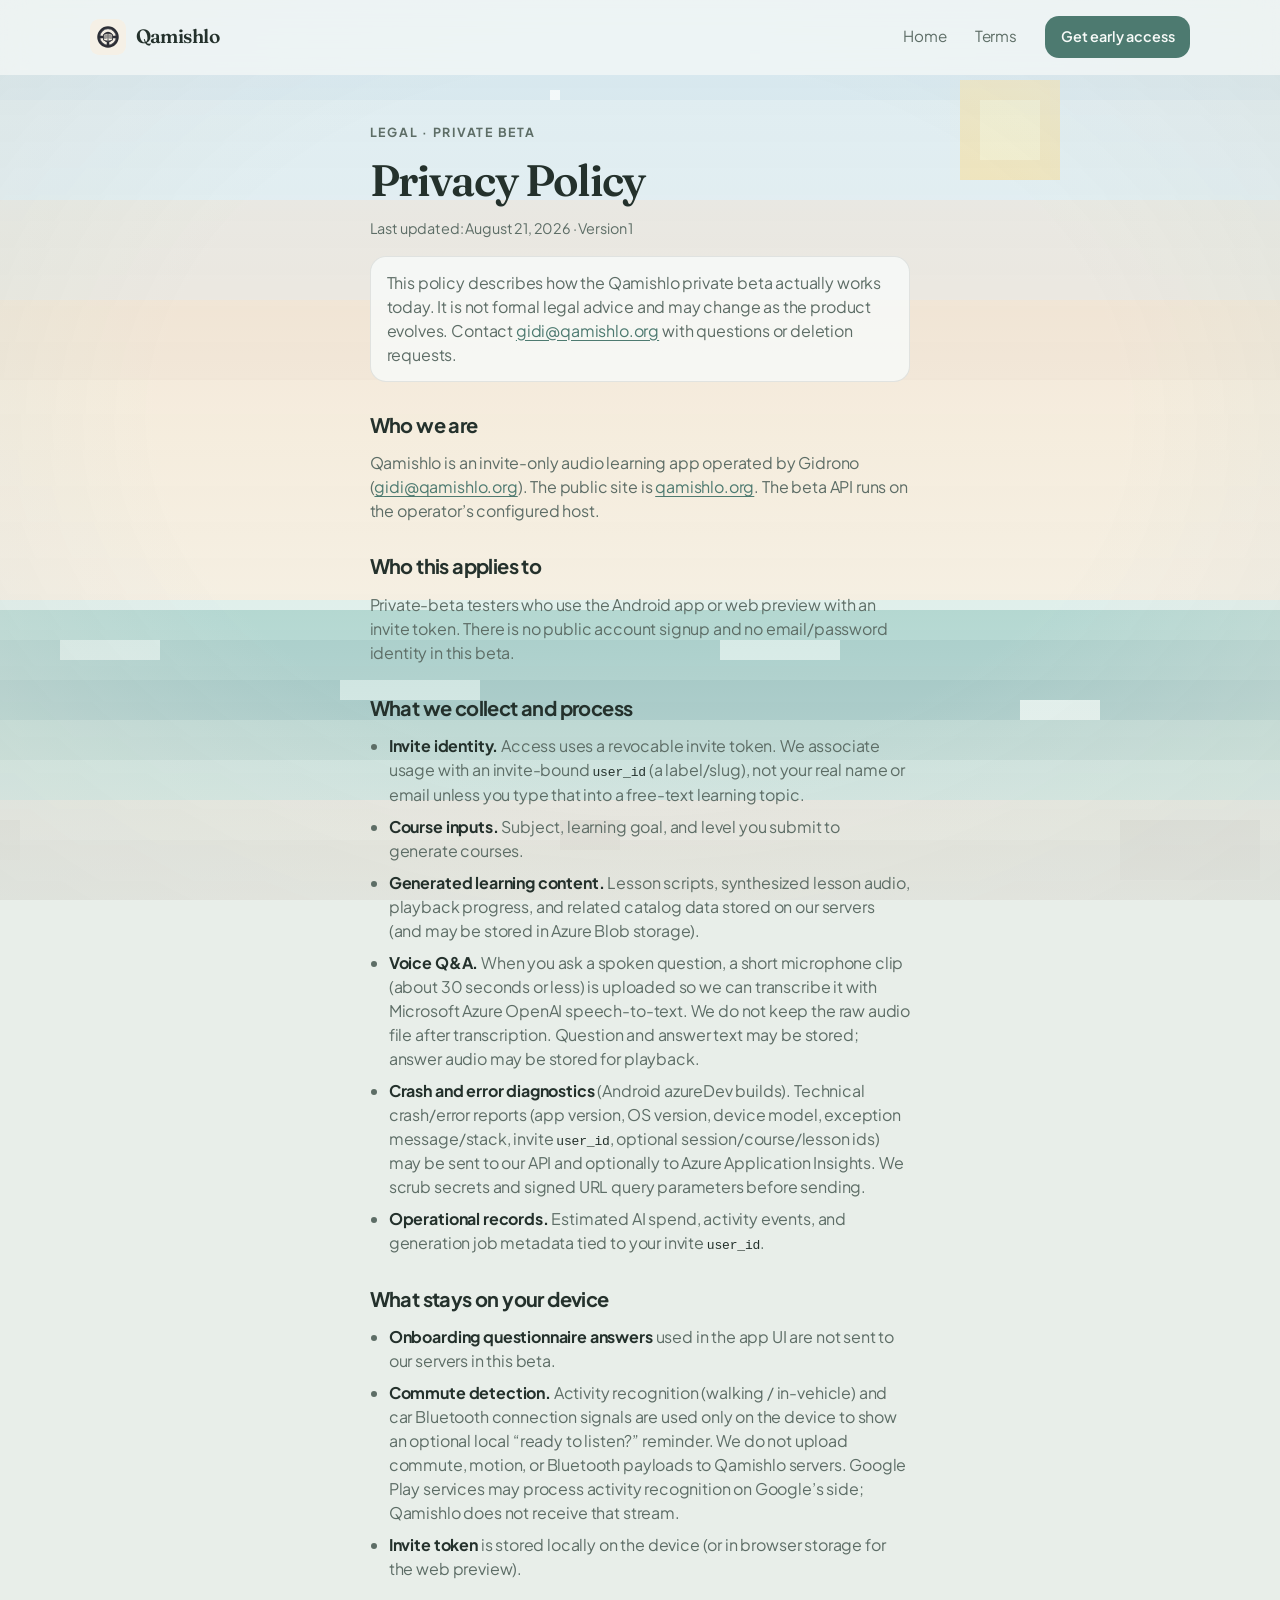
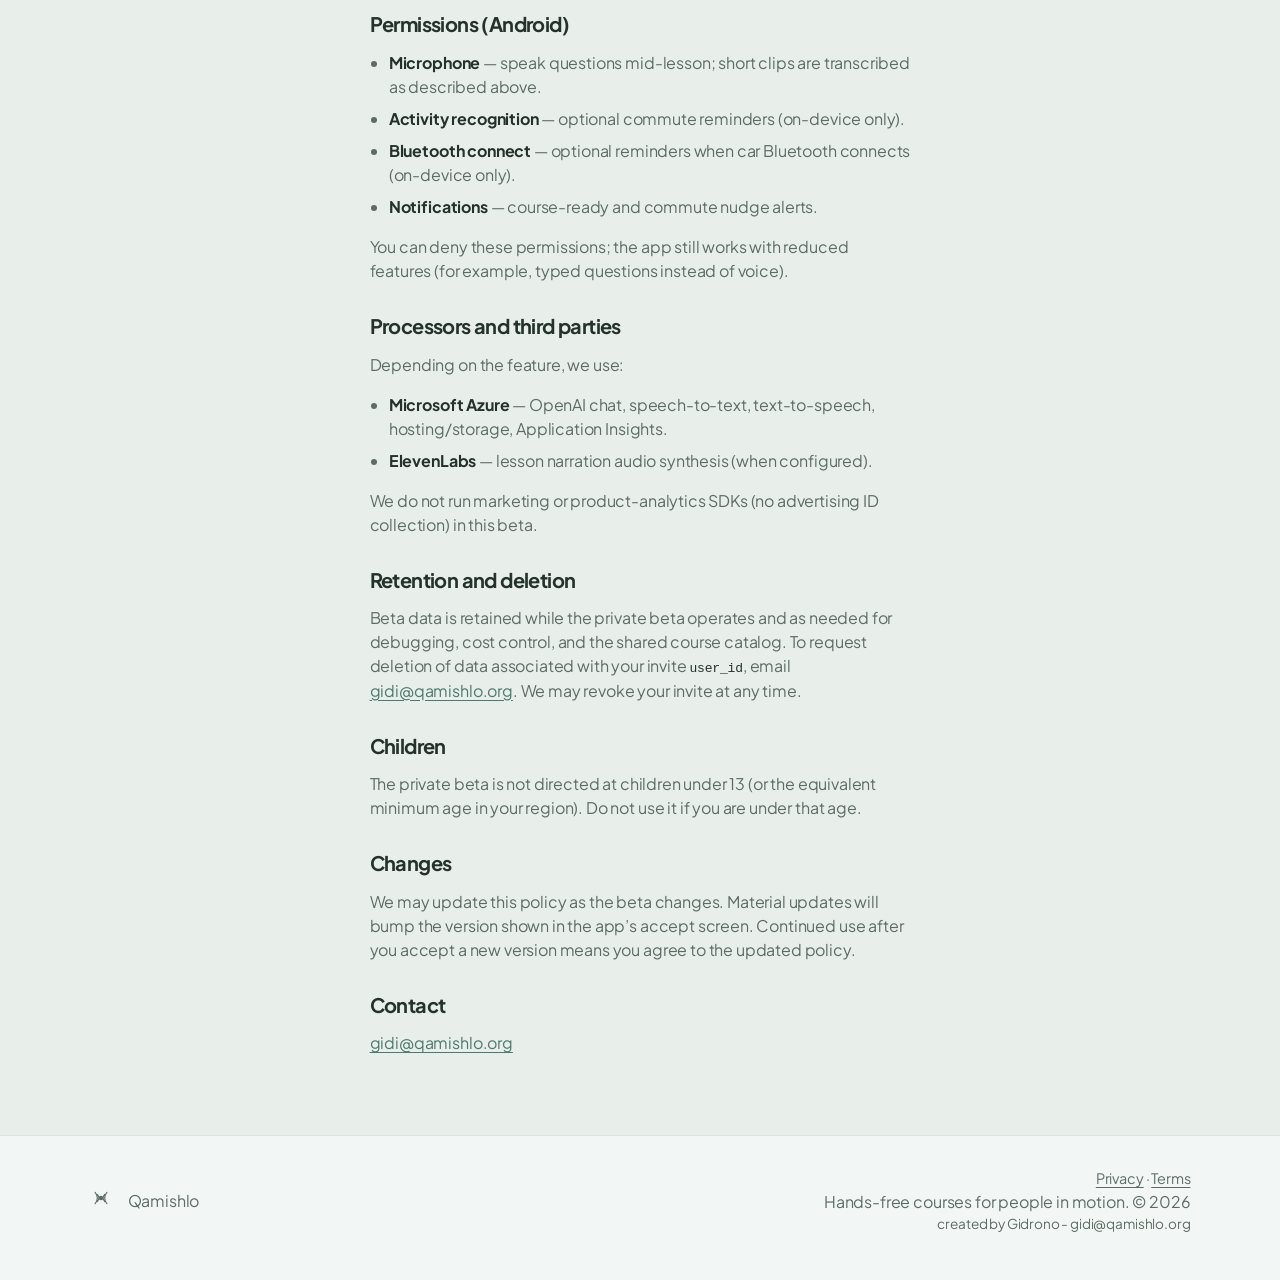
==== privacy/index.html @ 1c23db15 "Fix domain references from qamishlo.com to qamishlo.org Update email addresses, mailto links, and th" ====
<!DOCTYPE html>
<html lang="en">
  <head>
    <meta charset="UTF-8" />
    <meta name="viewport" content="width=device-width, initial-scale=1.0" />
    <title>Privacy Policy — Qamishlo</title>
    <meta
      name="description"
      content="How Qamishlo handles data in the private beta: invites, voice Q&A, course generation, and crash telemetry."
    />
    <meta name="theme-color" content="#e8eee9" />
    <link rel="icon" href="../favicon.svg" type="image/svg+xml" />
    <link rel="preconnect" href="https://fonts.googleapis.com" />
    <link rel="preconnect" href="https://fonts.gstatic.com" crossorigin />
    <link
      href="https://fonts.googleapis.com/css2?family=Fraunces:opsz,wght@9..144,500;600&family=Plus+Jakarta+Sans:wght@400;500;600;700;800&display=swap"
      rel="stylesheet"
    />
    <link rel="stylesheet" href="../styles.css" />
  </head>
  <body>
    <div class="world" aria-hidden="true">
      <img class="world-svg" src="../vista.svg" alt="" />
      <div class="mist"></div>
      <div class="vignette"></div>
    </div>

    <header class="nav">
      <a class="logo" href="/" aria-label="Qamishlo home">
        <img class="logo-mark" src="../mark.svg" width="36" height="36" alt="" />
        <span class="logo-word">Qamishlo</span>
      </a>
      <nav class="nav-links" aria-label="Primary">
        <a href="/">Home</a>
        <a href="/terms">Terms</a>
        <a class="btn btn-sm" href="/#waitlist">Get early access</a>
      </nav>
    </header>

    <main class="legal">
      <p class="eyebrow">Legal · Private beta</p>
      <h1>Privacy Policy</h1>
      <p class="legal-meta">Last updated: August 21, 2026 · Version 1</p>
      <p class="legal-note">
        This policy describes how the Qamishlo private beta actually works today. It is not formal
        legal advice and may change as the product evolves. Contact
        <a href="mailto:gidi@qamishlo.org">gidi@qamishlo.org</a> with questions or deletion
        requests.
      </p>

      <h2>Who we are</h2>
      <p>
        Qamishlo is an invite-only audio learning app operated by Gidrono
        (<a href="mailto:gidi@qamishlo.org">gidi@qamishlo.org</a>). The public site is
        <a href="https://qamishlo.org">qamishlo.org</a>. The beta API runs on the operator’s
        configured host.
      </p>

      <h2>Who this applies to</h2>
      <p>
        Private-beta testers who use the Android app or web preview with an invite token. There is
        no public account signup and no email/password identity in this beta.
      </p>

      <h2>What we collect and process</h2>
      <ul>
        <li>
          <strong>Invite identity.</strong> Access uses a revocable invite token. We associate usage
          with an invite-bound <code>user_id</code> (a label/slug), not your real name or email
          unless you type that into a free-text learning topic.
        </li>
        <li>
          <strong>Course inputs.</strong> Subject, learning goal, and level you submit to generate
          courses.
        </li>
        <li>
          <strong>Generated learning content.</strong> Lesson scripts, synthesized lesson audio,
          playback progress, and related catalog data stored on our servers (and may be stored in
          Azure Blob storage).
        </li>
        <li>
          <strong>Voice Q&amp;A.</strong> When you ask a spoken question, a short microphone clip
          (about 30 seconds or less) is uploaded so we can transcribe it with Microsoft Azure OpenAI
          speech-to-text. We do not keep the raw audio file after transcription. Question and answer
          text may be stored; answer audio may be stored for playback.
        </li>
        <li>
          <strong>Crash and error diagnostics</strong> (Android azureDev builds). Technical
          crash/error reports (app version, OS version, device model, exception message/stack,
          invite <code>user_id</code>, optional session/course/lesson ids) may be sent to our API
          and optionally to Azure Application Insights. We scrub secrets and signed URL query
          parameters before sending.
        </li>
        <li>
          <strong>Operational records.</strong> Estimated AI spend, activity events, and generation
          job metadata tied to your invite <code>user_id</code>.
        </li>
      </ul>

      <h2>What stays on your device</h2>
      <ul>
        <li>
          <strong>Onboarding questionnaire answers</strong> used in the app UI are not sent to our
          servers in this beta.
        </li>
        <li>
          <strong>Commute detection.</strong> Activity recognition (walking / in-vehicle) and car
          Bluetooth connection signals are used only on the device to show an optional local
          “ready to listen?” reminder. We do not upload commute, motion, or Bluetooth payloads to
          Qamishlo servers. Google Play services may process activity recognition on Google’s side;
          Qamishlo does not receive that stream.
        </li>
        <li>
          <strong>Invite token</strong> is stored locally on the device (or in browser storage for
          the web preview).
        </li>
      </ul>

      <h2>Permissions (Android)</h2>
      <ul>
        <li><strong>Microphone</strong> — speak questions mid-lesson; short clips are transcribed as described above.</li>
        <li><strong>Activity recognition</strong> — optional commute reminders (on-device only).</li>
        <li><strong>Bluetooth connect</strong> — optional reminders when car Bluetooth connects (on-device only).</li>
        <li><strong>Notifications</strong> — course-ready and commute nudge alerts.</li>
      </ul>
      <p>You can deny these permissions; the app still works with reduced features (for example, typed questions instead of voice).</p>

      <h2>Processors and third parties</h2>
      <p>Depending on the feature, we use:</p>
      <ul>
        <li><strong>Microsoft Azure</strong> — OpenAI chat, speech-to-text, text-to-speech, hosting/storage, Application Insights.</li>
        <li><strong>ElevenLabs</strong> — lesson narration audio synthesis (when configured).</li>
      </ul>
      <p>
        We do not run marketing or product-analytics SDKs (no advertising ID collection) in this
        beta.
      </p>

      <h2>Retention and deletion</h2>
      <p>
        Beta data is retained while the private beta operates and as needed for debugging, cost
        control, and the shared course catalog. To request deletion of data associated with your
        invite <code>user_id</code>, email
        <a href="mailto:gidi@qamishlo.org">gidi@qamishlo.org</a>. We may revoke your invite at
        any time.
      </p>

      <h2>Children</h2>
      <p>
        The private beta is not directed at children under 13 (or the equivalent minimum age in your
        region). Do not use it if you are under that age.
      </p>

      <h2>Changes</h2>
      <p>
        We may update this policy as the beta changes. Material updates will bump the version shown
        in the app’s accept screen. Continued use after you accept a new version means you agree to
        the updated policy.
      </p>

      <h2>Contact</h2>
      <p>
        <a href="mailto:gidi@qamishlo.org">gidi@qamishlo.org</a>
      </p>
    </main>

    <footer class="footer">
      <a class="logo" href="/">
        <span class="logo-mark" aria-hidden="true">
          <svg viewBox="0 0 32 32" width="22" height="22">
            <circle cx="16" cy="16" r="3.4" fill="currentColor" />
            <path
              d="M10.6 10.8a7.6 7.6 0 0 1 0 10.4M21.4 10.8a7.6 7.6 0 0 0 0 10.4M7.4 7.8a12 12 0 0 1 0 16.4M24.6 7.8a12 12 0 0 0 0 16.4"
              fill="none"
              stroke="currentColor"
              stroke-width="1.7"
              stroke-linecap="round"
            />
          </svg>
        </span>
        Qamishlo
      </a>
      <div class="footer-meta">
        <p class="footer-links">
          <a href="/privacy">Privacy</a>
          <span aria-hidden="true">·</span>
          <a href="/terms">Terms</a>
        </p>
        <p>Hands-free courses for people in motion. © 2026</p>
        <p class="footer-credit">
          created by Gidrono -
          <a href="mailto:gidi@qamishlo.org">gidi@qamishlo.org</a>
        </p>
      </div>
    </footer>
  </body>
</html>
---- styles.css ----
:root {
  --page: #e8eee9;
  --ink: #24312c;
  --muted: #5d6d66;
  --faint: #7a8a82;
  --line: rgba(36, 49, 44, 0.1);
  --line-strong: rgba(36, 49, 44, 0.18);
  --glass: rgba(247, 250, 248, 0.78);
  --surface: #f7faf8;
  --surface-2: #eef4f1;
  --surface-3: #e4ebe7;
  --app-bg: #f4f7f5;
  --mint: #4d7a70;
  --mint-dim: rgba(77, 122, 112, 0.12);
  --mint-ink: #f7faf8;
  --violet: #6f647c;
  --amber: #8a7048;
  --sky: #4a7380;
  --rose: #9a5c60;
  --terracotta: #b45a45;
  --ok: #3d8f6e;
  --danger: #9a5c60;
  --mist-top: rgba(215, 231, 239, 0.35);
  --mist-bottom: rgba(247, 250, 248, 0.55);
  --vignette: rgba(214, 222, 216, 0.62);
  --shadow-phone: 0 24px 60px rgba(70, 86, 80, 0.22), 0 0 0 1px rgba(36, 49, 44, 0.06);
  --font: "Plus Jakarta Sans", "Segoe UI Variable", "Segoe UI", system-ui, sans-serif;
  --display: "Fraunces", Georgia, "Times New Roman", serif;
  --ease: cubic-bezier(0.22, 1, 0.36, 1);
  --vista-opacity: 0.88;
  color-scheme: light;
}

*,
*::before,
*::after {
  box-sizing: border-box;
}

html {
  scroll-behavior: smooth;
}

body {
  margin: 0;
  min-height: 100vh;
  color: var(--ink);
  background: var(--page);
  font-family: var(--font);
  letter-spacing: -0.01em;
  line-height: 1.5;
  overflow-x: hidden;
}

img,
svg {
  display: block;
  max-width: 100%;
}

a {
  color: inherit;
  text-decoration: none;
}

button,
input {
  font: inherit;
}

.sr-only {
  position: absolute;
  width: 1px;
  height: 1px;
  padding: 0;
  margin: -1px;
  overflow: hidden;
  clip: rect(0, 0, 0, 0);
  border: 0;
}

/* Atmosphere */
.world {
  position: fixed;
  inset: 0;
  z-index: 0;
  pointer-events: none;
  overflow: hidden;
}

.world-svg {
  position: absolute;
  inset: 0;
  width: 100%;
  height: 100%;
  object-fit: cover;
  image-rendering: pixelated;
  image-rendering: crisp-edges;
  opacity: var(--vista-opacity);
}

.mist {
  position: absolute;
  inset: 0;
  background: linear-gradient(180deg, var(--mist-top) 0%, transparent 32%, var(--mist-bottom) 100%);
  animation: mist 48s ease-in-out infinite alternate;
}

.vignette {
  position: absolute;
  inset: 0;
  background: radial-gradient(ellipse 78% 80% at 50% 46%, transparent 48%, var(--vignette) 100%);
}

@keyframes mist {
  from {
    opacity: 0.7;
    transform: translateX(-1.5%);
  }
  to {
    opacity: 1;
    transform: translateX(1.5%);
  }
}

.nav,
main,
.footer {
  position: relative;
  z-index: 1;
}

/* Nav */
.nav {
  position: sticky;
  top: 0;
  z-index: 20;
  display: flex;
  align-items: center;
  justify-content: space-between;
  gap: 24px;
  padding: 16px 7vw;
  background: color-mix(in srgb, var(--glass) 88%, transparent);
  backdrop-filter: blur(16px);
  border-bottom: 1px solid transparent;
  transition: border-color 0.3s ease, background 0.3s ease;
}

.nav.is-scrolled {
  border-bottom-color: var(--line);
}

.logo {
  display: flex;
  align-items: center;
  gap: 10px;
}

.logo-mark {
  width: 36px;
  height: 36px;
  border-radius: 9px;
  flex-shrink: 0;
}

.logo-word {
  font-family: var(--display);
  font-weight: 600;
  font-size: 1.2rem;
  letter-spacing: -0.03em;
}

.nav-links {
  display: flex;
  align-items: center;
  gap: 28px;
  font-size: 0.95rem;
  color: var(--muted);
}

.nav-links a:hover {
  color: var(--ink);
}

.nav-toggle {
  display: none;
  width: 42px;
  height: 42px;
  border: 1px solid var(--line);
  border-radius: 12px;
  background: var(--surface);
  color: var(--ink);
  cursor: pointer;
}

.nav-toggle span {
  display: block;
  width: 16px;
  height: 1.5px;
  margin: 5px auto;
  background: currentColor;
}

/* Buttons */
.btn {
  display: inline-flex;
  align-items: center;
  justify-content: center;
  padding: 14px 22px;
  border: 0;
  border-radius: 16px;
  background: var(--mint);
  color: var(--mint-ink);
  font-weight: 600;
  cursor: pointer;
  transition: transform 0.2s var(--ease), background 0.2s ease, box-shadow 0.2s ease;
}

.btn:hover {
  transform: translateY(-1px);
  background: #3f675e;
  box-shadow: 0 10px 24px rgba(77, 122, 112, 0.28);
}

.btn:focus-visible,
.waitlist-form input:focus-visible,
.interrupt-btn:focus-visible,
.nav-links a:focus-visible,
.nav-toggle:focus-visible {
  outline: 2px solid var(--mint);
  outline-offset: 3px;
}

.btn-sm {
  padding: 10px 16px;
  font-size: 0.9rem;
  border-radius: 14px;
}

.btn-ghost {
  background: transparent;
  color: var(--ink);
  border: 1px solid var(--line-strong);
}

.btn-ghost:hover {
  background: var(--surface);
  box-shadow: none;
}

/* Type */
.kicker,
.eyebrow {
  margin: 0 0 14px;
  color: var(--mint);
  font-size: 0.78rem;
  font-weight: 700;
  letter-spacing: 0.14em;
  text-transform: uppercase;
}

h1,
h2,
h3 {
  margin: 0;
  font-family: var(--display);
  font-weight: 600;
  letter-spacing: -0.03em;
  line-height: 1.08;
}

h1 {
  font-size: clamp(2.4rem, 6.5vw, 4.4rem);
  max-width: 14ch;
}

h2 {
  font-size: clamp(1.85rem, 4.2vw, 3rem);
  max-width: 18ch;
  margin-bottom: 18px;
}

/* Hero */
.hero {
  display: grid;
  grid-template-columns: minmax(0, 1.05fr) minmax(260px, 380px);
  gap: clamp(32px, 6vw, 72px);
  align-items: center;
  padding: clamp(4vh, 7vh, 9vh) 7vw 10vh;
  min-height: min(88vh, 920px);
}

.brand-lockup {
  display: flex;
  align-items: center;
  gap: 14px;
  margin: 0 0 22px;
}

.brand-mark {
  width: 56px;
  height: 56px;
  border-radius: 14px;
  box-shadow: 0 8px 20px rgba(70, 86, 80, 0.16);
}

.brand-name {
  font-family: var(--display);
  font-size: clamp(2rem, 4vw, 2.75rem);
  font-weight: 600;
  letter-spacing: -0.04em;
}

.lede {
  max-width: 36rem;
  margin: 22px 0 0;
  color: var(--muted);
  font-size: clamp(1.05rem, 1.8vw, 1.22rem);
}

.hero-actions {
  display: flex;
  flex-wrap: wrap;
  gap: 12px;
  margin-top: 32px;
}

/* Phone chrome */
.phone {
  width: min(100%, 340px);
  margin-inline: auto;
  aspect-ratio: 9 / 19.2;
  padding: 10px;
  border-radius: 46px;
  background: linear-gradient(160deg, #3a4541, #121816 42%);
  box-shadow: var(--shadow-phone);
}

.phone-inner {
  position: relative;
  display: flex;
  flex-direction: column;
  height: 100%;
  overflow: hidden;
  border-radius: 38px;
  background: var(--app-bg);
  color: var(--ink);
}

.app-vista {
  position: absolute;
  inset: 0 0 auto;
  height: 42%;
  pointer-events: none;
  z-index: 0;
}

.app-vista img {
  width: 100%;
  height: 100%;
  object-fit: cover;
  object-position: center top;
  image-rendering: pixelated;
  opacity: 0.85;
  mask-image: linear-gradient(180deg, #000 35%, transparent 100%);
}

.app-vista.dim img {
  opacity: 0.35;
}

.island {
  position: relative;
  z-index: 2;
  width: 108px;
  height: 28px;
  margin: 10px auto 0;
  border-radius: 20px;
  background: #0a0e0c;
}

.status-bar {
  position: relative;
  z-index: 2;
  display: flex;
  justify-content: space-between;
  padding: 4px 22px 0;
  font-size: 0.72rem;
  font-weight: 600;
  color: var(--ink);
}

.app-screen {
  position: relative;
  z-index: 1;
  flex: 1;
  padding: 18px 18px 12px;
  overflow: hidden;
}

.home-indicator {
  width: 108px;
  height: 4px;
  margin: 6px auto 10px;
  border-radius: 99px;
  background: rgba(36, 49, 44, 0.28);
}

.app-kicker {
  margin: 0;
  color: var(--faint);
  font-size: 0.7rem;
  font-weight: 700;
  letter-spacing: 0.12em;
  text-transform: uppercase;
}

.app-title {
  margin: 6px 0 14px;
  font-size: 1.35rem;
  max-width: none;
}

.chips {
  display: flex;
  flex-wrap: wrap;
  gap: 6px;
  margin-bottom: 14px;
}

.chip {
  padding: 6px 11px;
  border-radius: 999px;
  background: var(--surface);
  border: 1px solid var(--line);
  color: var(--muted);
  font-size: 0.72rem;
  font-weight: 600;
}

.chip.selected {
  background: var(--mint);
  border-color: transparent;
  color: var(--mint-ink);
}

.course-card {
  display: block;
  padding: 14px;
  margin-bottom: 10px;
  border-radius: 18px;
  background: var(--surface);
  border: 1px solid var(--line);
  box-shadow: 0 8px 18px rgba(90, 110, 104, 0.06);
  border-left: 4px solid var(--mint);
}

.course-card.accent-rose {
  border-left-color: var(--rose);
}

.course-card.accent-sky {
  border-left-color: var(--sky);
}

.course-card h3 {
  font-family: var(--font);
  font-size: 0.98rem;
  font-weight: 700;
  letter-spacing: -0.02em;
}

.course-kicker {
  margin: 0 0 4px;
  color: var(--mint);
  font-size: 0.68rem;
  font-weight: 700;
  letter-spacing: 0.1em;
  text-transform: uppercase;
}

.course-meta {
  margin: 4px 0 0;
  color: var(--muted);
  font-size: 0.78rem;
}

.progress {
  height: 5px;
  margin-top: 12px;
  border-radius: 99px;
  background: var(--surface-3);
  overflow: hidden;
}

.progress span {
  display: block;
  height: 100%;
  border-radius: inherit;
  background: var(--rose);
}

/* Stage / call */
.stage,
.interrupt,
.steps,
.library,
.waitlist {
  padding: 10vh 7vw;
}

.stage {
  display: grid;
  grid-template-columns: 1fr minmax(260px, 340px);
  gap: 8vw;
  align-items: center;
  background: linear-gradient(180deg, transparent, color-mix(in srgb, var(--surface) 72%, transparent) 18%, color-mix(in srgb, var(--surface) 88%, transparent));
}

.stage-copy p,
.interrupt-head p,
.library-head p,
.waitlist > p {
  color: var(--muted);
  font-size: 1.08rem;
  max-width: 40rem;
}

.checklist {
  margin: 28px 0 0;
  padding: 0;
  list-style: none;
}

.checklist li {
  position: relative;
  padding: 10px 0 10px 28px;
  color: var(--ink);
  border-top: 1px solid var(--line);
}

.checklist li::before {
  content: "";
  position: absolute;
  left: 0;
  top: 18px;
  width: 8px;
  height: 8px;
  border-radius: 50%;
  background: var(--mint);
}

.call-screen {
  position: relative;
  z-index: 1;
  display: flex;
  flex-direction: column;
  align-items: center;
  flex: 1;
  padding: 36px 18px 22px;
  text-align: center;
}

.call-rings {
  position: absolute;
  inset: 14% 0 auto;
  height: 220px;
  pointer-events: none;
}

.call-rings span {
  position: absolute;
  left: 50%;
  top: 50%;
  width: 110px;
  height: 110px;
  border: 1px solid rgba(77, 122, 112, 0.4);
  border-radius: 50%;
  transform: translate(-50%, -50%);
  animation: ring 3.6s ease-out infinite;
}

.call-rings span:nth-child(2) {
  animation-delay: 1.2s;
}

.call-rings span:nth-child(3) {
  animation-delay: 2.4s;
}

@keyframes ring {
  from {
    width: 110px;
    height: 110px;
    opacity: 0.7;
  }
  to {
    width: 260px;
    height: 260px;
    opacity: 0;
  }
}

.call-kicker {
  margin: 8px 0 24px;
  color: var(--faint);
  font-size: 0.72rem;
  letter-spacing: 0.16em;
  text-transform: uppercase;
  font-weight: 700;
}

.call-avatar {
  position: relative;
  z-index: 1;
  width: 86px;
  height: 86px;
  border-radius: 22px;
  overflow: hidden;
  box-shadow: 0 12px 28px rgba(70, 86, 80, 0.2);
}

.call-avatar img {
  width: 100%;
  height: 100%;
}

.call-screen h3 {
  position: relative;
  z-index: 1;
  margin-top: 18px;
  font-size: 1.7rem;
}

.call-sub,
.call-meta {
  position: relative;
  z-index: 1;
  margin: 8px 0 0;
  color: var(--muted);
}

.call-meta {
  font-size: 0.85rem;
}

.call-actions {
  margin-top: auto;
  display: flex;
  justify-content: space-between;
  width: 100%;
  padding: 0 8px 8px;
}

.call-btn {
  display: flex;
  flex-direction: column;
  align-items: center;
  gap: 8px;
  border: 0;
  background: transparent;
  color: var(--ink);
  font-size: 0.78rem;
}

.call-btn svg {
  width: 54px;
  height: 54px;
  padding: 16px;
  border-radius: 50%;
  color: #fff;
}

.call-btn.decline svg {
  background: var(--danger);
  transform: rotate(135deg);
}

.call-btn.answer svg {
  background: var(--ok);
}

/* Interrupt demo */
.interrupt-head {
  max-width: 720px;
  margin-bottom: 48px;
}

.demo {
  display: flex;
  justify-content: center;
}

.demo-phone {
  width: min(100%, 420px);
  padding: 28px 24px 22px;
  border: 1px solid var(--line);
  border-radius: 24px;
  background: var(--surface);
  box-shadow: 0 20px 48px rgba(70, 86, 80, 0.1);
}

.demo-bar {
  display: flex;
  align-items: center;
  gap: 8px;
  margin-bottom: 18px;
  color: var(--muted);
  font-size: 0.85rem;
  font-weight: 600;
}

.demo-live {
  width: 8px;
  height: 8px;
  border-radius: 50%;
  background: var(--ok);
  box-shadow: 0 0 0 6px rgba(61, 143, 110, 0.14);
}

.demo-lesson {
  min-height: 6.4em;
  margin: 0;
  font-size: 1.15rem;
  font-weight: 500;
  line-height: 1.5;
}

.wave {
  display: flex;
  align-items: flex-end;
  gap: 4px;
  height: 42px;
  margin: 22px 0;
}

.wave span {
  flex: 1;
  height: 30%;
  border-radius: 99px;
  background: var(--mint);
  animation: eq 1.1s ease-in-out infinite;
}

.wave span:nth-child(odd) {
  animation-duration: 0.85s;
}

.wave span:nth-child(3n) {
  height: 70%;
  animation-delay: 0.15s;
}

.wave span:nth-child(4n) {
  height: 45%;
}

@keyframes eq {
  0%,
  100% {
    transform: scaleY(0.45);
  }
  50% {
    transform: scaleY(1);
  }
}

.demo.is-paused .wave span {
  animation-play-state: paused;
  opacity: 0.35;
}

.demo.is-paused .interrupt-btn {
  background: var(--mint);
}

.demo.is-listening .interrupt-btn {
  background: var(--terracotta);
}

.demo-chat {
  display: grid;
  gap: 10px;
  margin-bottom: 16px;
}

.bubble {
  max-width: 92%;
  padding: 12px 14px;
  border-radius: 16px;
  font-size: 0.95rem;
}

.bubble.user {
  justify-self: end;
  background: var(--surface-3);
}

.bubble.ai {
  background: var(--mint-dim);
}

.interrupt-btn {
  width: 100%;
  padding: 18px;
  border: 0;
  border-radius: 16px;
  background: var(--mint);
  color: var(--mint-ink);
  font-weight: 700;
  cursor: pointer;
  transition: background 0.2s ease, filter 0.2s ease;
}

.interrupt-btn:hover {
  filter: brightness(1.05);
}

.interrupt-btn:disabled {
  cursor: default;
  opacity: 0.85;
}

.demo-hint {
  margin: 12px 0 0;
  text-align: center;
  color: var(--faint);
  font-size: 0.82rem;
}

/* Steps — light list, not card dashboard */
.steps h2 {
  margin-bottom: 36px;
}

.step-list {
  margin: 0;
  padding: 0;
  list-style: none;
  display: grid;
  gap: 0;
  max-width: 820px;
}

.step-list li {
  display: grid;
  grid-template-columns: 48px 1fr;
  gap: 18px;
  padding: 22px 0;
  border-top: 1px solid var(--line);
}

.step-list li:last-child {
  border-bottom: 1px solid var(--line);
}

.step-num {
  color: var(--mint);
  font-weight: 800;
  font-size: 0.95rem;
  letter-spacing: 0.04em;
  padding-top: 4px;
}

.step-list h3 {
  margin: 0 0 8px;
  font-family: var(--font);
  font-size: 1.15rem;
  font-weight: 700;
  letter-spacing: -0.02em;
  max-width: none;
}

.step-list p {
  margin: 0;
  color: var(--muted);
  max-width: 52ch;
}

/* Library */
.library-head {
  max-width: 640px;
  margin-bottom: 36px;
}

.cats {
  display: grid;
  grid-template-columns: repeat(5, 1fr);
  gap: 14px;
}

.cat {
  padding: 20px 18px;
  border-radius: 18px;
  background: color-mix(in srgb, var(--surface) 82%, transparent);
  border: 1px solid var(--line);
  border-top: 3px solid var(--mint);
}

.cat.accent-rose {
  border-top-color: var(--rose);
}

.cat.accent-violet {
  border-top-color: var(--violet);
}

.cat.accent-sky {
  border-top-color: var(--sky);
}

.cat.accent-amber {
  border-top-color: var(--amber);
}

.cat.accent-mint {
  border-top-color: var(--mint);
}

.cat h3 {
  margin: 0 0 12px;
  font-family: var(--font);
  font-size: 0.95rem;
  font-weight: 700;
  letter-spacing: -0.01em;
  color: var(--ink);
}

.cat p {
  margin: 0 0 8px;
  color: var(--muted);
  font-size: 0.92rem;
}

.cat p:last-child {
  margin-bottom: 0;
}

.marquee {
  overflow: hidden;
  border-block: 1px solid var(--line);
  mask-image: linear-gradient(90deg, transparent, #000 8%, #000 92%, transparent);
  background: color-mix(in srgb, var(--surface) 55%, transparent);
}

.marquee-track {
  display: flex;
  gap: 48px;
  width: max-content;
  padding: 18px 0;
  color: var(--muted);
  animation: ticker 32s linear infinite;
}

.marquee-track span {
  font-size: 1.05rem;
  letter-spacing: -0.02em;
  font-weight: 500;
}

@keyframes ticker {
  to {
    transform: translateX(-50%);
  }
}

/* Waitlist */
.waitlist {
  text-align: center;
  display: flex;
  flex-direction: column;
  align-items: center;
}

.waitlist h2 {
  max-width: 14ch;
}

.native-note {
  margin-top: 8px !important;
  font-size: 0.95rem !important;
  color: var(--faint) !important;
}

.waitlist-form {
  display: flex;
  gap: 10px;
  width: min(100%, 520px);
  margin-top: 28px;
}

.waitlist-form input {
  flex: 1;
  min-width: 0;
  padding: 14px 18px;
  border: 1px solid var(--line);
  border-radius: 16px;
  background: var(--surface);
  color: var(--ink);
  outline: none;
}

.waitlist-form input:focus {
  border-color: var(--mint);
}

.form-note {
  margin-top: 14px;
  font-size: 0.9rem;
  color: var(--muted);
}

.form-note.is-ok {
  color: var(--ok);
}

/* Footer */
.footer {
  display: flex;
  justify-content: space-between;
  align-items: center;
  gap: 16px;
  padding: 32px 7vw 48px;
  border-top: 1px solid var(--line);
  color: var(--muted);
  background: color-mix(in srgb, var(--surface) 70%, transparent);
}

.footer .logo-mark {
  width: 28px;
  height: 28px;
  border-radius: 7px;
}

.footer-meta {
  text-align: right;
}

.footer-meta p {
  margin: 0;
}

.footer-credit {
  margin-top: 6px;
  font-size: 0.85rem;
}

.footer-links {
  margin-bottom: 8px;
  font-size: 0.9rem;
}

.footer-links a {
  text-decoration: underline;
  text-underline-offset: 3px;
}

.footer-links a:hover,
.footer-credit a:hover {
  color: var(--ink);
}

.footer-credit a {
  color: inherit;
}

/* Legal pages */
.legal {
  position: relative;
  z-index: 1;
  max-width: 720px;
  margin: 0 auto;
  padding: 48px 7vw 64px;
}

.legal h1 {
  margin: 8px 0 12px;
  font-size: clamp(2rem, 4vw, 2.75rem);
  line-height: 1.15;
  max-width: none;
}

.legal h2 {
  margin: 32px 0 12px;
  font-size: 1.25rem;
  font-family: var(--font);
  font-weight: 700;
  max-width: none;
}

.legal p,
.legal li {
  color: var(--muted);
}

.legal strong,
.legal code {
  color: var(--ink);
}

.legal a {
  color: var(--mint);
  text-decoration: underline;
  text-underline-offset: 3px;
}

.legal ul {
  padding-left: 1.2em;
}

.legal li + li {
  margin-top: 8px;
}

.legal-meta {
  margin: 0 0 16px;
  font-size: 0.9rem;
}

.legal-note {
  padding: 14px 16px;
  border: 1px solid var(--line);
  border-radius: 16px;
  background: color-mix(in srgb, var(--surface) 85%, transparent);
}

.reveal {
  animation: rise 0.8s var(--ease) both;
}

@keyframes rise {
  from {
    opacity: 0;
    transform: translateY(16px);
  }
  to {
    opacity: 1;
    transform: none;
  }
}

@media (max-width: 1080px) {
  .cats {
    grid-template-columns: repeat(2, 1fr);
  }

  .stage,
  .hero {
    grid-template-columns: 1fr;
  }

  .hero {
    min-height: 0;
    padding-top: 5vh;
  }

  .hero-phone {
    order: -1;
  }

  .hero-copy {
    text-align: center;
  }

  .brand-lockup,
  .hero-actions {
    justify-content: center;
  }

  .lede {
    margin-inline: auto;
  }

  h1 {
    margin-inline: auto;
  }
}

@media (max-width: 720px) {
  .nav-links {
    display: none;
    position: absolute;
    top: 100%;
    left: 0;
    right: 0;
    padding: 16px 7vw 24px;
    background: var(--glass);
    backdrop-filter: blur(16px);
    border-bottom: 1px solid var(--line);
    flex-direction: column;
    align-items: flex-start;
  }

  .nav.is-open .nav-links {
    display: flex;
  }

  .nav-toggle {
    display: block;
  }

  .cats,
  .step-list {
    grid-template-columns: 1fr;
  }

  .step-list li {
    grid-template-columns: 40px 1fr;
  }

  .waitlist-form {
    flex-direction: column;
  }

  .footer {
    flex-direction: column;
    align-items: flex-start;
  }

  .footer-meta {
    text-align: left;
  }
}

@media (prefers-reduced-motion: reduce) {
  html {
    scroll-behavior: auto;
  }

  .reveal,
  .call-rings span,
  .wave span,
  .marquee-track,
  .mist {
    animation: none !important;
  }
}
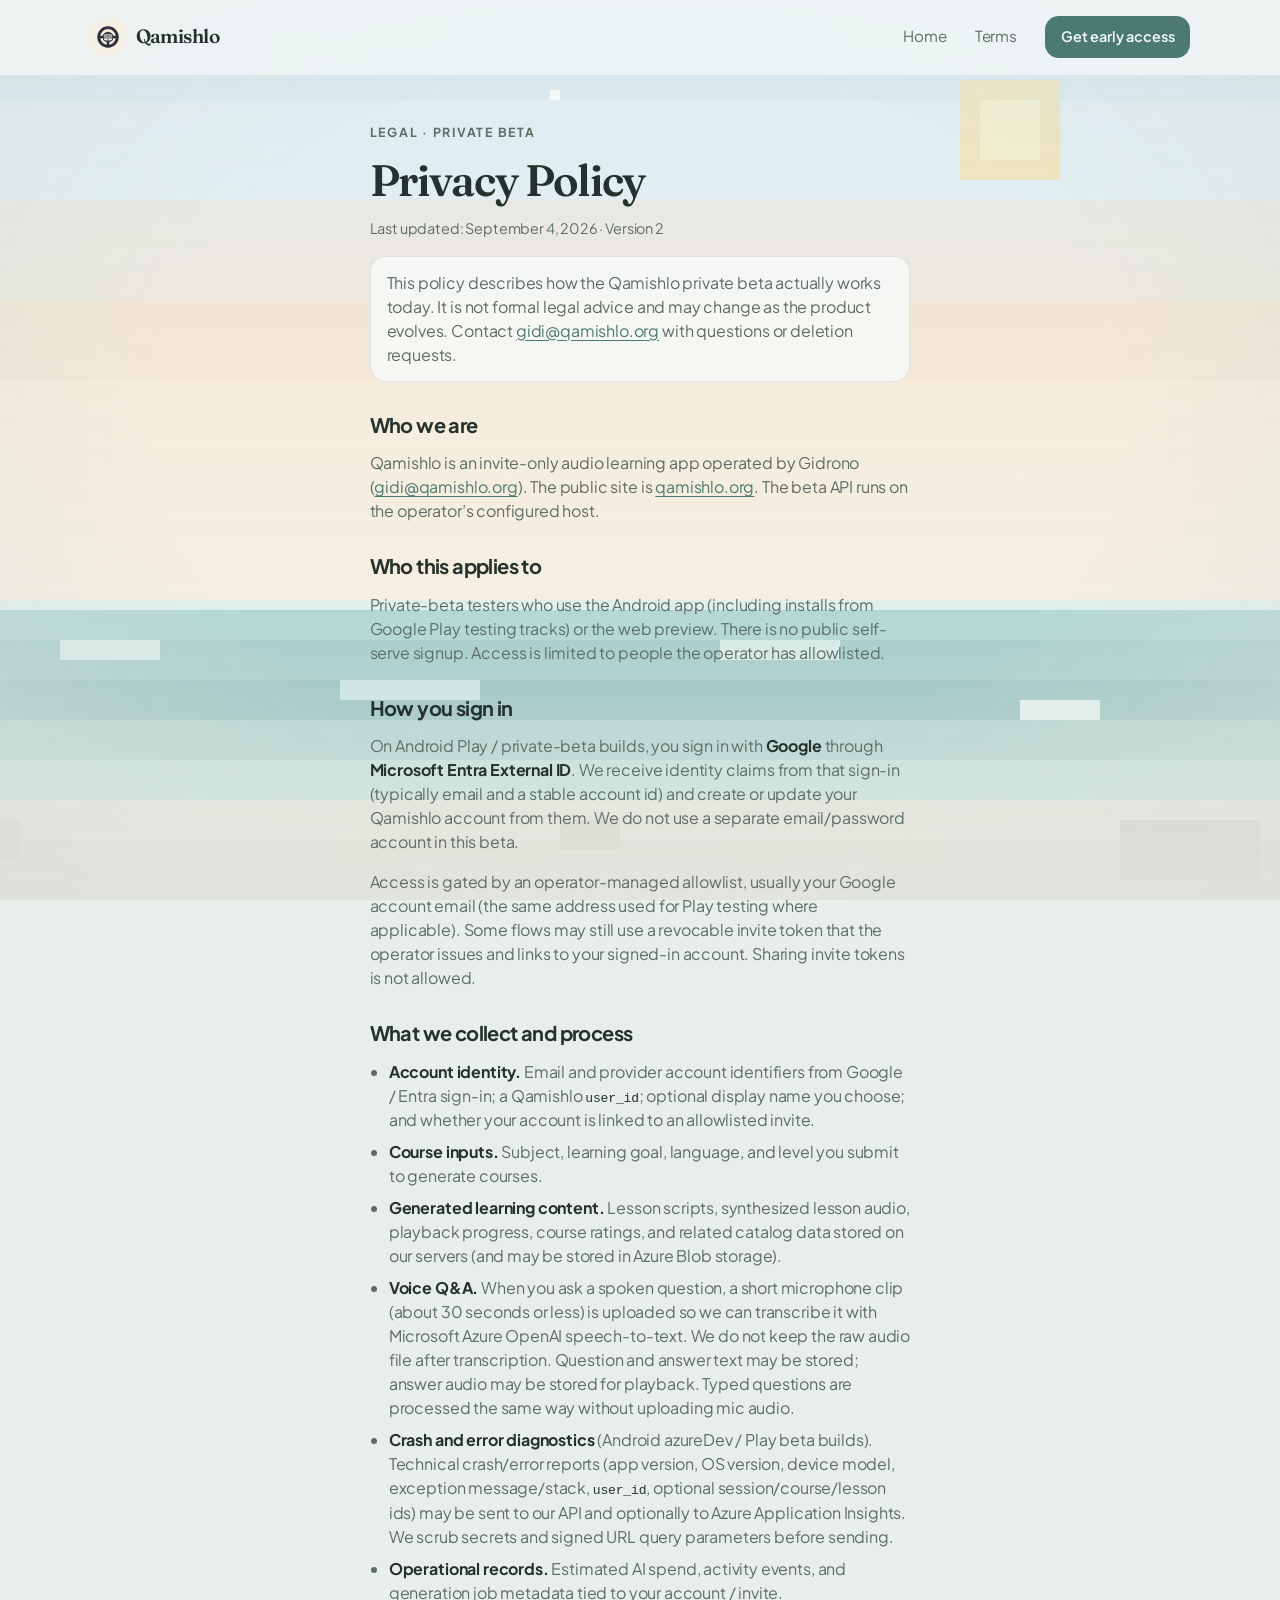
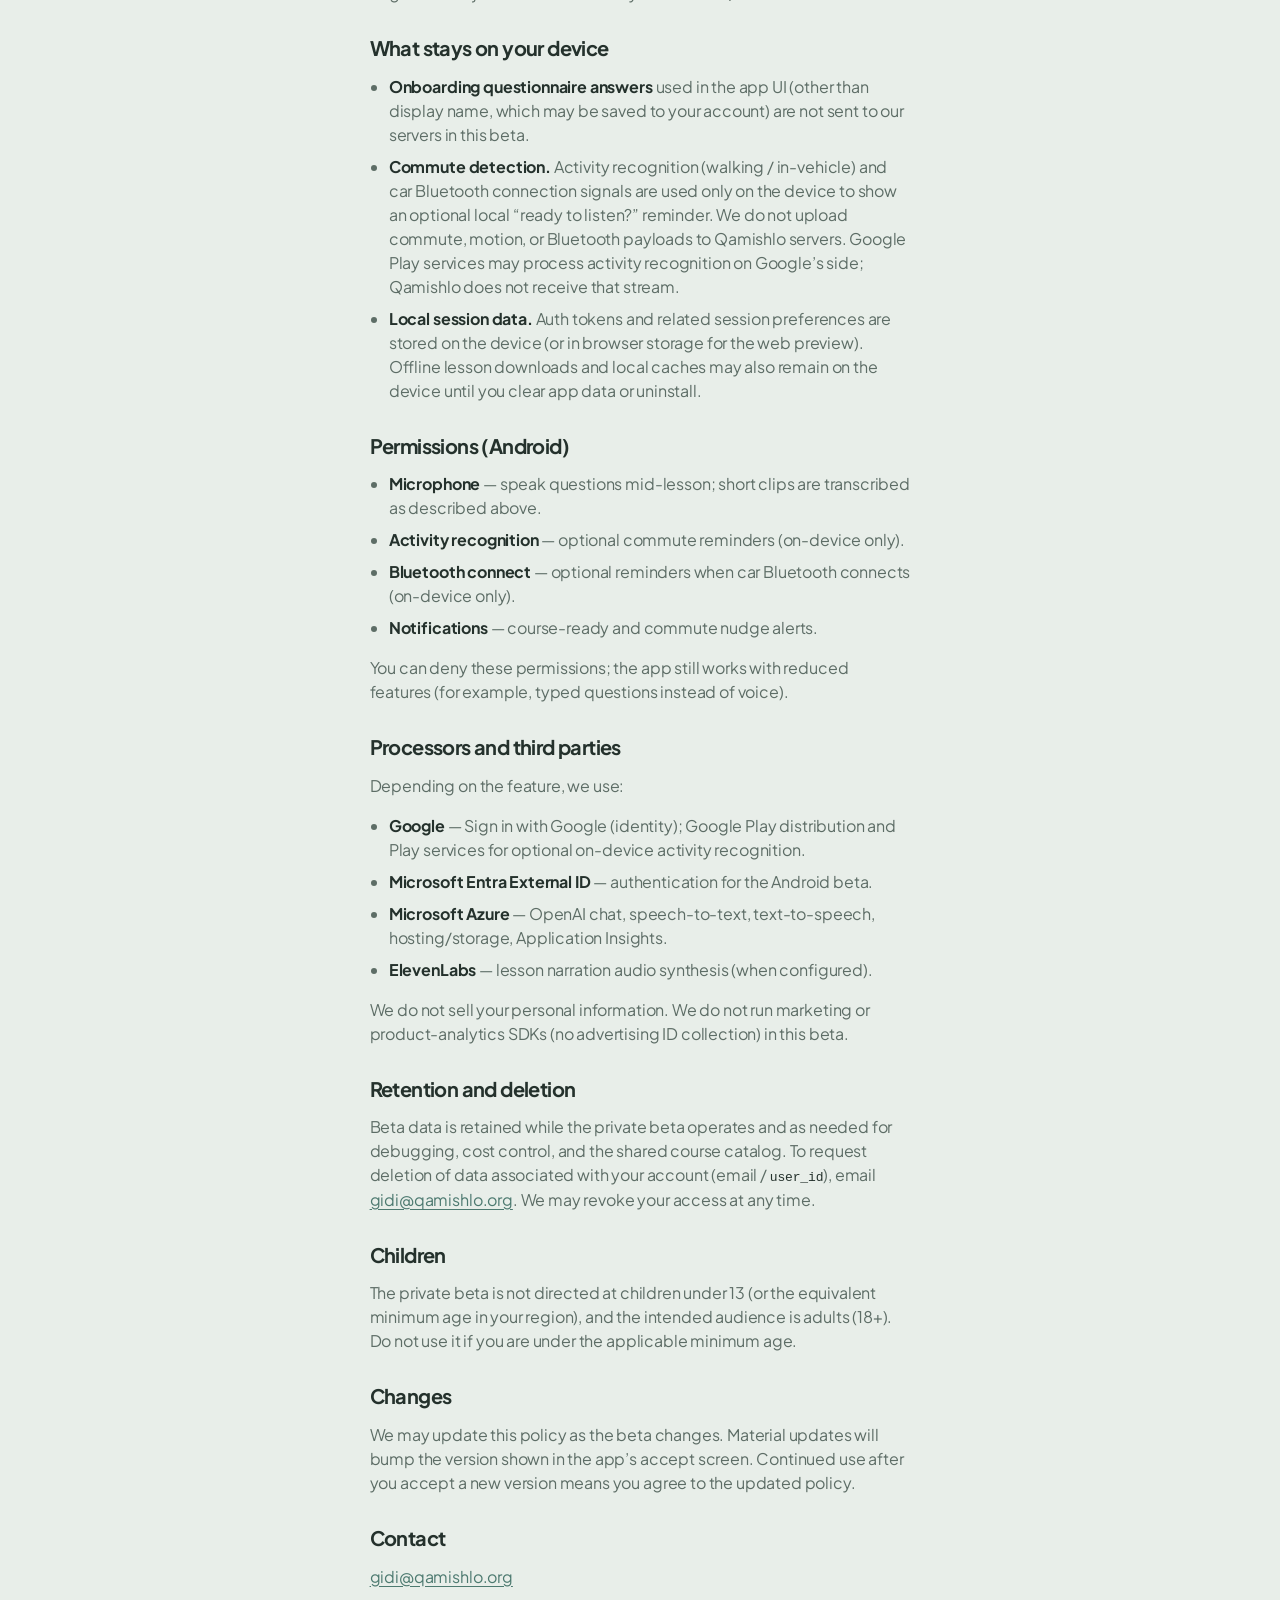
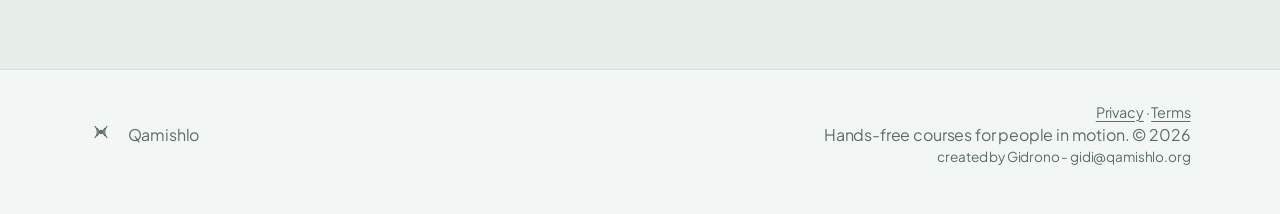
==== commit fc1aae0f: "Update marketing site for family share, kids/adults catalog. Replace the CallKit commute story with " ====
--- a/privacy/index.html
+++ b/privacy/index.html
@@ -6,7 +6,7 @@
     <title>Privacy Policy — Qamishlo</title>
     <meta
       name="description"
-      content="How Qamishlo handles data in the private beta: invites, voice Q&A, course generation, and crash telemetry."
+      content="How Qamishlo handles data in the private beta: Google sign-in, voice Q&A, course generation, and crash telemetry."
     />
     <meta name="theme-color" content="#e8eee9" />
     <link rel="icon" href="../favicon.svg" type="image/svg+xml" />
@@ -40,7 +40,7 @@
     <main class="legal">
       <p class="eyebrow">Legal · Private beta</p>
       <h1>Privacy Policy</h1>
-      <p class="legal-meta">Last updated: August 21, 2026 · Version 1</p>
+      <p class="legal-meta">Last updated: September 4, 2026 · Version 2</p>
       <p class="legal-note">
         This policy describes how the Qamishlo private beta actually works today. It is not formal
         legal advice and may change as the product evolves. Contact
@@ -58,50 +58,66 @@
 
       <h2>Who this applies to</h2>
       <p>
-        Private-beta testers who use the Android app or web preview with an invite token. There is
-        no public account signup and no email/password identity in this beta.
+        Private-beta testers who use the Android app (including installs from Google Play testing
+        tracks) or the web preview. There is no public self-serve signup. Access is limited to
+        people the operator has allowlisted.
+      </p>
+
+      <h2>How you sign in</h2>
+      <p>
+        On Android Play / private-beta builds, you sign in with <strong>Google</strong> through
+        <strong>Microsoft Entra External ID</strong>. We receive identity claims from that sign-in
+        (typically email and a stable account id) and create or update your Qamishlo account from
+        them. We do not use a separate email/password account in this beta.
+      </p>
+      <p>
+        Access is gated by an operator-managed allowlist, usually your Google account email (the
+        same address used for Play testing where applicable). Some flows may still use a revocable
+        invite token that the operator issues and links to your signed-in account. Sharing invite
+        tokens is not allowed.
       </p>
 
       <h2>What we collect and process</h2>
       <ul>
         <li>
-          <strong>Invite identity.</strong> Access uses a revocable invite token. We associate usage
-          with an invite-bound <code>user_id</code> (a label/slug), not your real name or email
-          unless you type that into a free-text learning topic.
-        </li>
-        <li>
-          <strong>Course inputs.</strong> Subject, learning goal, and level you submit to generate
-          courses.
+          <strong>Account identity.</strong> Email and provider account identifiers from Google /
+          Entra sign-in; a Qamishlo <code>user_id</code>; optional display name you choose; and
+          whether your account is linked to an allowlisted invite.
+        </li>
+        <li>
+          <strong>Course inputs.</strong> Subject, learning goal, language, and level you submit to
+          generate courses.
         </li>
         <li>
           <strong>Generated learning content.</strong> Lesson scripts, synthesized lesson audio,
-          playback progress, and related catalog data stored on our servers (and may be stored in
-          Azure Blob storage).
+          playback progress, course ratings, and related catalog data stored on our servers (and may
+          be stored in Azure Blob storage).
         </li>
         <li>
           <strong>Voice Q&amp;A.</strong> When you ask a spoken question, a short microphone clip
           (about 30 seconds or less) is uploaded so we can transcribe it with Microsoft Azure OpenAI
           speech-to-text. We do not keep the raw audio file after transcription. Question and answer
-          text may be stored; answer audio may be stored for playback.
-        </li>
-        <li>
-          <strong>Crash and error diagnostics</strong> (Android azureDev builds). Technical
-          crash/error reports (app version, OS version, device model, exception message/stack,
-          invite <code>user_id</code>, optional session/course/lesson ids) may be sent to our API
-          and optionally to Azure Application Insights. We scrub secrets and signed URL query
+          text may be stored; answer audio may be stored for playback. Typed questions are processed
+          the same way without uploading mic audio.
+        </li>
+        <li>
+          <strong>Crash and error diagnostics</strong> (Android azureDev / Play beta builds).
+          Technical crash/error reports (app version, OS version, device model, exception
+          message/stack, <code>user_id</code>, optional session/course/lesson ids) may be sent to our
+          API and optionally to Azure Application Insights. We scrub secrets and signed URL query
           parameters before sending.
         </li>
         <li>
           <strong>Operational records.</strong> Estimated AI spend, activity events, and generation
-          job metadata tied to your invite <code>user_id</code>.
+          job metadata tied to your account / invite.
         </li>
       </ul>
 
       <h2>What stays on your device</h2>
       <ul>
         <li>
-          <strong>Onboarding questionnaire answers</strong> used in the app UI are not sent to our
-          servers in this beta.
+          <strong>Onboarding questionnaire answers</strong> used in the app UI (other than display
+          name, which may be saved to your account) are not sent to our servers in this beta.
         </li>
         <li>
           <strong>Commute detection.</strong> Activity recognition (walking / in-vehicle) and car
@@ -111,8 +127,9 @@
           Qamishlo does not receive that stream.
         </li>
         <li>
-          <strong>Invite token</strong> is stored locally on the device (or in browser storage for
-          the web preview).
+          <strong>Local session data.</strong> Auth tokens and related session preferences are stored
+          on the device (or in browser storage for the web preview). Offline lesson downloads and
+          local caches may also remain on the device until you clear app data or uninstall.
         </li>
       </ul>
 
@@ -128,27 +145,38 @@
       <h2>Processors and third parties</h2>
       <p>Depending on the feature, we use:</p>
       <ul>
-        <li><strong>Microsoft Azure</strong> — OpenAI chat, speech-to-text, text-to-speech, hosting/storage, Application Insights.</li>
+        <li>
+          <strong>Google</strong> — Sign in with Google (identity); Google Play distribution and Play
+          services for optional on-device activity recognition.
+        </li>
+        <li>
+          <strong>Microsoft Entra External ID</strong> — authentication for the Android beta.
+        </li>
+        <li>
+          <strong>Microsoft Azure</strong> — OpenAI chat, speech-to-text, text-to-speech,
+          hosting/storage, Application Insights.
+        </li>
         <li><strong>ElevenLabs</strong> — lesson narration audio synthesis (when configured).</li>
       </ul>
       <p>
-        We do not run marketing or product-analytics SDKs (no advertising ID collection) in this
-        beta.
+        We do not sell your personal information. We do not run marketing or product-analytics SDKs
+        (no advertising ID collection) in this beta.
       </p>
 
       <h2>Retention and deletion</h2>
       <p>
         Beta data is retained while the private beta operates and as needed for debugging, cost
         control, and the shared course catalog. To request deletion of data associated with your
-        invite <code>user_id</code>, email
-        <a href="mailto:gidi@qamishlo.org">gidi@qamishlo.org</a>. We may revoke your invite at
-        any time.
+        account (email / <code>user_id</code>), email
+        <a href="mailto:gidi@qamishlo.org">gidi@qamishlo.org</a>. We may revoke your access at any
+        time.
       </p>
 
       <h2>Children</h2>
       <p>
         The private beta is not directed at children under 13 (or the equivalent minimum age in your
-        region). Do not use it if you are under that age.
+        region), and the intended audience is adults (18+). Do not use it if you are under the
+        applicable minimum age.
       </p>
 
       <h2>Changes</h2>
--- a/styles.css
+++ b/styles.css
@@ -394,8 +394,36 @@
   position: relative;
   z-index: 1;
   flex: 1;
-  padding: 18px 18px 12px;
+  padding: 14px 16px 10px;
   overflow: hidden;
+}
+
+.home-screen .app-title {
+  margin: 4px 0 10px;
+  font-size: 1.2rem;
+}
+
+.home-screen .chips {
+  margin-bottom: 10px;
+}
+
+.home-screen .course-card {
+  padding: 10px 12px;
+  margin-bottom: 8px;
+  border-radius: 14px;
+}
+
+.home-screen .course-card h3 {
+  font-size: 0.88rem;
+}
+
+.home-screen .course-meta {
+  font-size: 0.72rem;
+}
+
+.home-screen .progress {
+  margin-top: 8px;
+  height: 4px;
 }
 
 .home-indicator {
@@ -463,6 +491,23 @@
   border-left-color: var(--sky);
 }
 
+.course-card.accent-amber {
+  border-left-color: var(--amber);
+}
+
+.course-card.accent-violet {
+  border-left-color: var(--violet);
+}
+
+.course-card.compact {
+  padding: 12px;
+  margin-bottom: 8px;
+}
+
+.course-card.compact h3 {
+  font-size: 0.9rem;
+}
+
 .course-card h3 {
   font-family: var(--font);
   font-size: 0.98rem;
@@ -500,7 +545,7 @@
   background: var(--rose);
 }
 
-/* Stage / call */
+/* Stage / family */
 .stage,
 .interrupt,
 .steps,
@@ -550,134 +595,44 @@
   background: var(--mint);
 }
 
-.call-screen {
-  position: relative;
-  z-index: 1;
-  display: flex;
-  flex-direction: column;
-  align-items: center;
-  flex: 1;
-  padding: 36px 18px 22px;
-  text-align: center;
-}
-
-.call-rings {
-  position: absolute;
-  inset: 14% 0 auto;
-  height: 220px;
-  pointer-events: none;
-}
-
-.call-rings span {
-  position: absolute;
-  left: 50%;
-  top: 50%;
-  width: 110px;
-  height: 110px;
-  border: 1px solid rgba(77, 122, 112, 0.4);
-  border-radius: 50%;
-  transform: translate(-50%, -50%);
-  animation: ring 3.6s ease-out infinite;
-}
-
-.call-rings span:nth-child(2) {
-  animation-delay: 1.2s;
-}
-
-.call-rings span:nth-child(3) {
-  animation-delay: 2.4s;
-}
-
-@keyframes ring {
-  from {
-    width: 110px;
-    height: 110px;
-    opacity: 0.7;
-  }
-  to {
-    width: 260px;
-    height: 260px;
-    opacity: 0;
-  }
-}
-
-.call-kicker {
-  margin: 8px 0 24px;
-  color: var(--faint);
-  font-size: 0.72rem;
-  letter-spacing: 0.16em;
-  text-transform: uppercase;
-  font-weight: 700;
-}
-
-.call-avatar {
-  position: relative;
-  z-index: 1;
-  width: 86px;
-  height: 86px;
-  border-radius: 22px;
-  overflow: hidden;
-  box-shadow: 0 12px 28px rgba(70, 86, 80, 0.2);
-}
-
-.call-avatar img {
-  width: 100%;
-  height: 100%;
-}
-
-.call-screen h3 {
-  position: relative;
-  z-index: 1;
-  margin-top: 18px;
-  font-size: 1.7rem;
-}
-
-.call-sub,
-.call-meta {
-  position: relative;
-  z-index: 1;
-  margin: 8px 0 0;
-  color: var(--muted);
-}
-
-.call-meta {
-  font-size: 0.85rem;
-}
-
-.call-actions {
-  margin-top: auto;
-  display: flex;
-  justify-content: space-between;
-  width: 100%;
-  padding: 0 8px 8px;
-}
-
-.call-btn {
-  display: flex;
-  flex-direction: column;
+.family-screen .app-title {
+  margin: 4px 0 12px;
+  font-size: 1.25rem;
+}
+
+.family-members {
+  display: flex;
   align-items: center;
   gap: 8px;
-  border: 0;
-  background: transparent;
-  color: var(--ink);
+  margin-bottom: 8px;
+}
+
+.member-avatar {
+  display: inline-flex;
+  align-items: center;
+  justify-content: center;
+  width: 36px;
+  height: 36px;
+  border-radius: 50%;
+  background: var(--mint);
+  color: var(--mint-ink);
   font-size: 0.78rem;
-}
-
-.call-btn svg {
-  width: 54px;
-  height: 54px;
-  padding: 16px;
-  border-radius: 50%;
-  color: #fff;
-}
-
-.call-btn.decline svg {
-  background: var(--danger);
-  transform: rotate(135deg);
-}
-
-.call-btn.answer svg {
-  background: var(--ok);
+  font-weight: 700;
+  box-shadow: 0 4px 10px rgba(70, 86, 80, 0.12);
+}
+
+.member-avatar.soft {
+  background: var(--surface);
+  color: var(--muted);
+  border: 1px dashed var(--line);
+  box-shadow: none;
+}
+
+.family-invite {
+  margin: 0 0 12px;
+  color: var(--muted);
+  font-size: 0.72rem;
+  font-weight: 600;
 }
 
 /* Interrupt demo */
@@ -885,8 +840,9 @@
 
 .cats {
   display: grid;
-  grid-template-columns: repeat(5, 1fr);
-  gap: 14px;
+  grid-template-columns: repeat(2, minmax(0, 1fr));
+  gap: 18px;
+  max-width: 720px;
 }
 
 .cat {
@@ -1228,7 +1184,6 @@
   }
 
   .reveal,
-  .call-rings span,
   .wave span,
   .marquee-track,
   .mist {
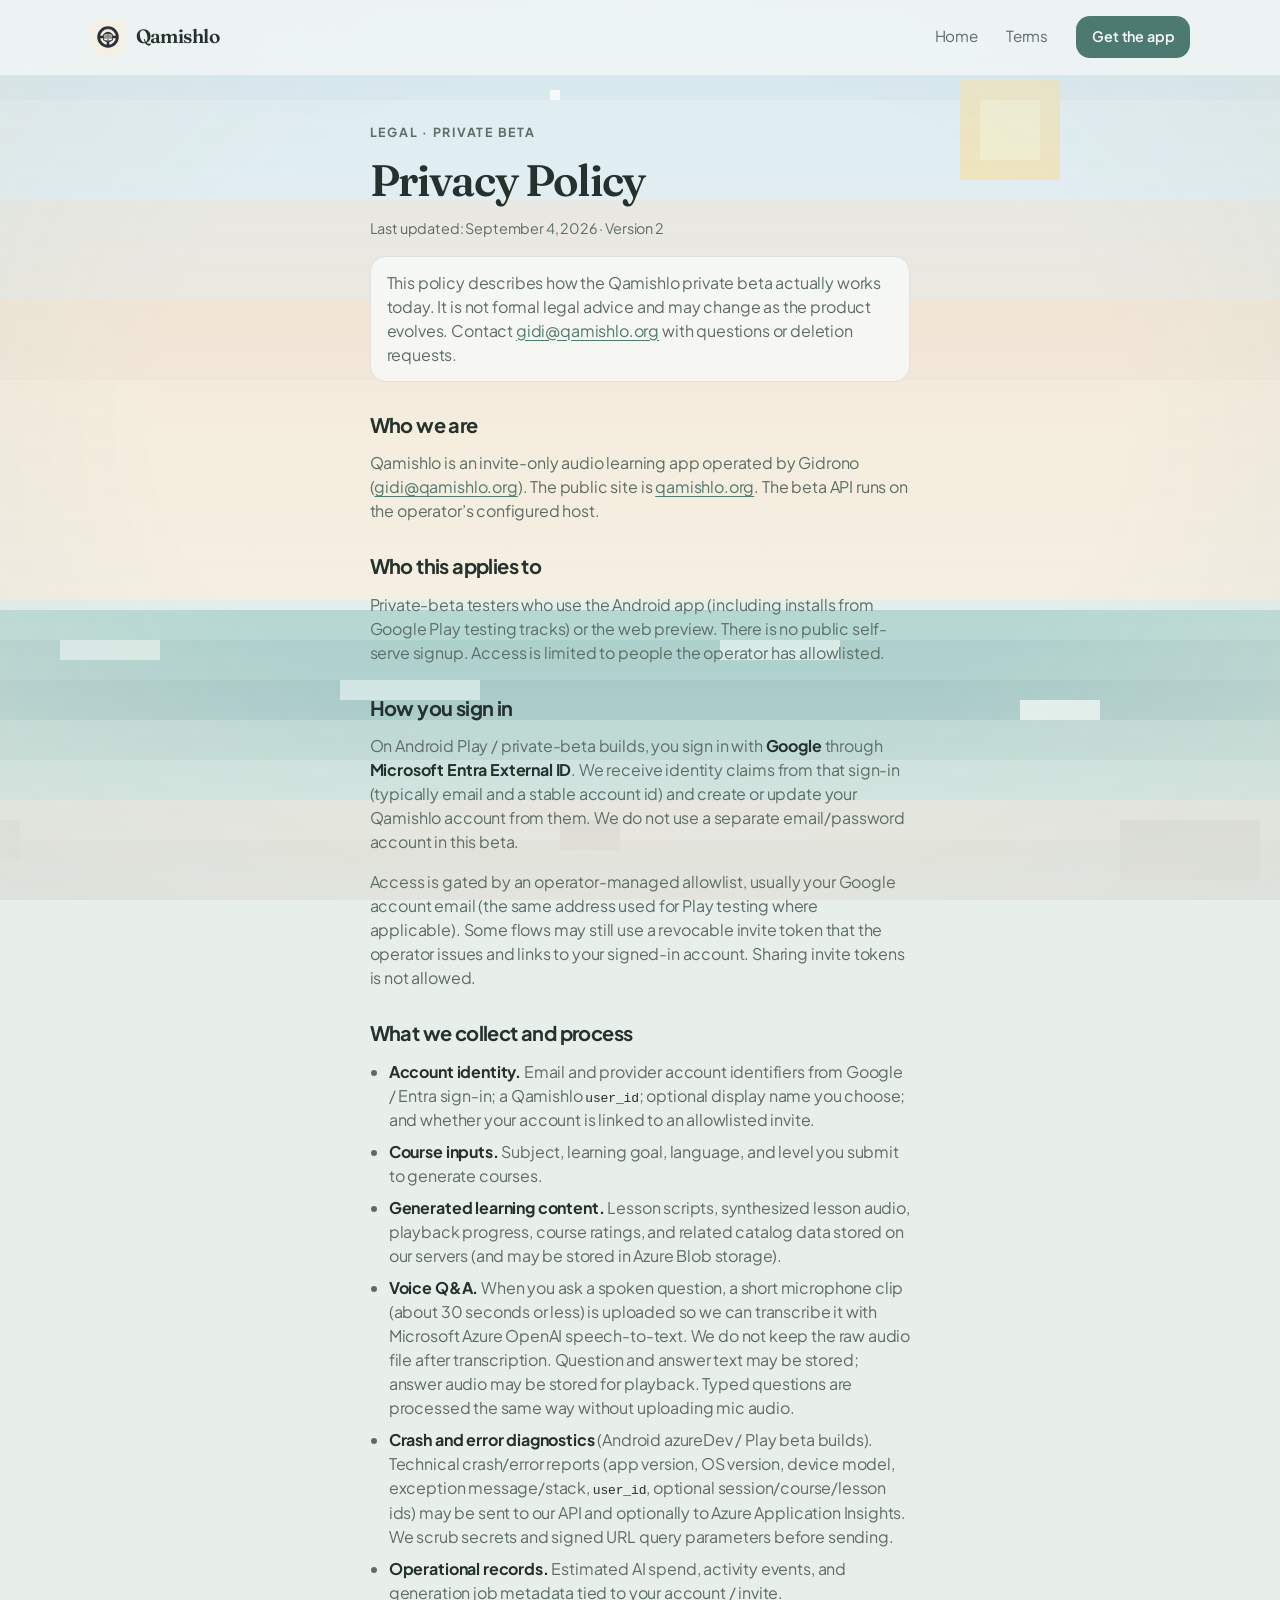
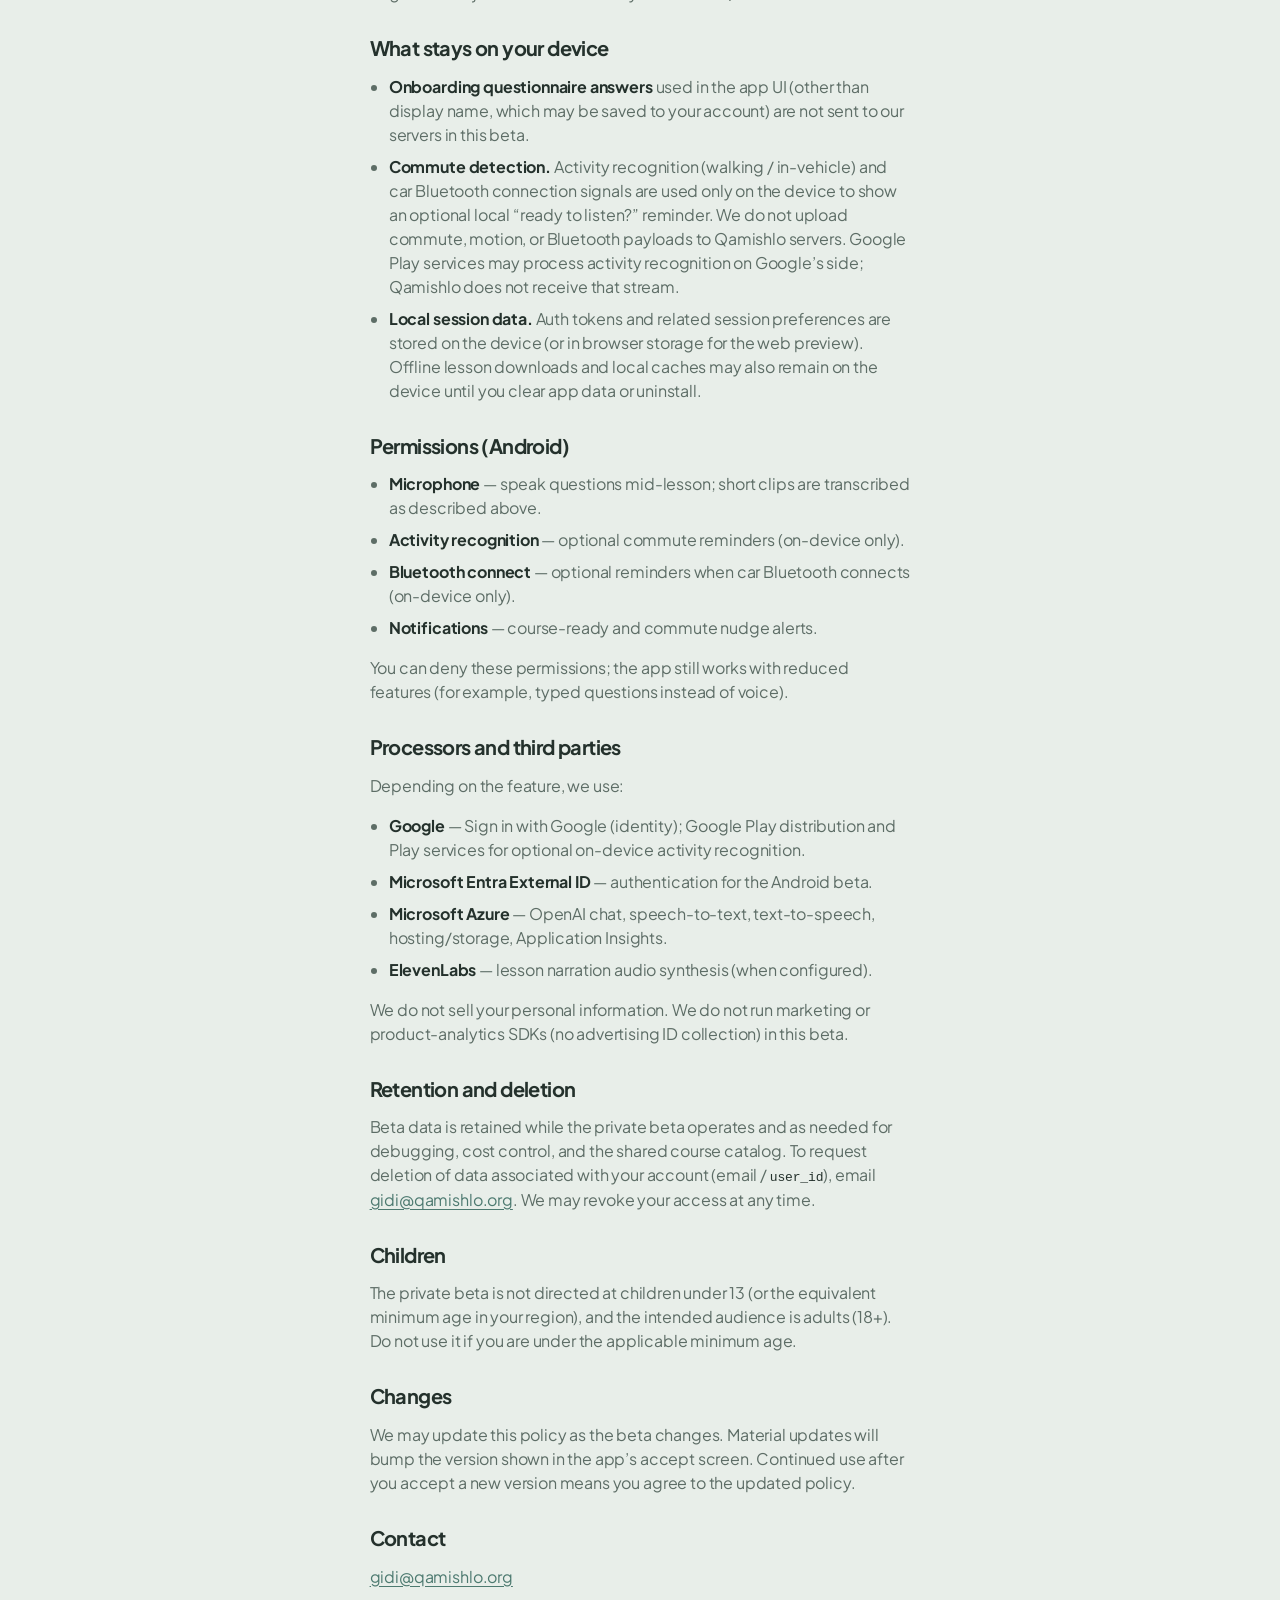
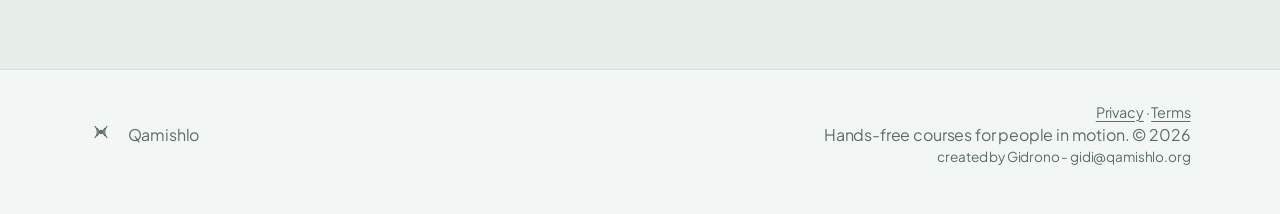
==== commit 81c289b8: "Refresh slogan, five hero courses, and store download placeholders. Drop the waitlist for App Store " ====
--- a/privacy/index.html
+++ b/privacy/index.html
@@ -33,7 +33,7 @@
       <nav class="nav-links" aria-label="Primary">
         <a href="/">Home</a>
         <a href="/terms">Terms</a>
-        <a class="btn btn-sm" href="/#waitlist">Get early access</a>
+        <a class="btn btn-sm" href="/#download">Get the app</a>
       </nav>
     </header>
 
--- a/styles.css
+++ b/styles.css
@@ -223,7 +223,6 @@
 }
 
 .btn:focus-visible,
-.waitlist-form input:focus-visible,
 .interrupt-btn:focus-visible,
 .nav-links a:focus-visible,
 .nav-toggle:focus-visible {
@@ -398,32 +397,59 @@
   overflow: hidden;
 }
 
+.home-screen {
+  padding: 10px 14px 6px;
+  mask-image: linear-gradient(180deg, #000 88%, transparent 100%);
+}
+
+.home-screen .app-kicker {
+  font-size: 0.62rem;
+}
+
 .home-screen .app-title {
-  margin: 4px 0 10px;
-  font-size: 1.2rem;
+  margin: 2px 0 8px;
+  font-size: 1.05rem;
 }
 
 .home-screen .chips {
-  margin-bottom: 10px;
+  margin-bottom: 8px;
+  gap: 5px;
+}
+
+.home-screen .chip {
+  padding: 4px 9px;
+  font-size: 0.65rem;
 }
 
 .home-screen .course-card {
-  padding: 10px 12px;
-  margin-bottom: 8px;
-  border-radius: 14px;
+  padding: 7px 10px;
+  margin-bottom: 6px;
+  border-radius: 12px;
+  box-shadow: none;
 }
 
 .home-screen .course-card h3 {
-  font-size: 0.88rem;
+  font-size: 0.78rem;
+  line-height: 1.2;
+}
+
+.home-screen .course-kicker {
+  font-size: 0.58rem;
+  margin-bottom: 2px;
 }
 
 .home-screen .course-meta {
-  font-size: 0.72rem;
+  font-size: 0.64rem;
+  margin-top: 2px;
 }
 
 .home-screen .progress {
-  margin-top: 8px;
-  height: 4px;
+  margin-top: 6px;
+  height: 3px;
+}
+
+.course-card.accent-mint {
+  border-left-color: var(--mint);
 }
 
 .home-indicator {
@@ -550,7 +576,7 @@
 .interrupt,
 .steps,
 .library,
-.waitlist {
+.download {
   padding: 10vh 7vw;
 }
 
@@ -565,7 +591,7 @@
 .stage-copy p,
 .interrupt-head p,
 .library-head p,
-.waitlist > p {
+.download > p {
   color: var(--muted);
   font-size: 1.08rem;
   max-width: 40rem;
@@ -920,15 +946,15 @@
   }
 }
 
-/* Waitlist */
-.waitlist {
+/* Download */
+.download {
   text-align: center;
   display: flex;
   flex-direction: column;
   align-items: center;
 }
 
-.waitlist h2 {
+.download h2 {
   max-width: 14ch;
 }
 
@@ -938,36 +964,56 @@
   color: var(--faint) !important;
 }
 
-.waitlist-form {
-  display: flex;
-  gap: 10px;
-  width: min(100%, 520px);
+.store-buttons {
+  display: flex;
+  flex-wrap: wrap;
+  justify-content: center;
+  gap: 14px;
   margin-top: 28px;
 }
 
-.waitlist-form input {
-  flex: 1;
-  min-width: 0;
+.store-btn {
+  display: flex;
+  flex-direction: column;
+  align-items: flex-start;
+  min-width: 200px;
   padding: 14px 18px;
+  border-radius: 16px;
   border: 1px solid var(--line);
-  border-radius: 16px;
-  background: var(--surface);
-  color: var(--ink);
-  outline: none;
-}
-
-.waitlist-form input:focus {
-  border-color: var(--mint);
-}
-
-.form-note {
-  margin-top: 14px;
-  font-size: 0.9rem;
-  color: var(--muted);
-}
-
-.form-note.is-ok {
-  color: var(--ok);
+  background: var(--ink);
+  color: #f4f7f5;
+  text-decoration: none;
+  box-shadow: 0 12px 28px rgba(36, 49, 44, 0.16);
+  opacity: 0.92;
+  cursor: default;
+}
+
+.store-btn:hover {
+  opacity: 1;
+}
+
+.store-btn-kicker {
+  font-size: 0.72rem;
+  font-weight: 500;
+  letter-spacing: 0.02em;
+  opacity: 0.75;
+}
+
+.store-btn-name {
+  margin-top: 2px;
+  font-family: var(--display);
+  font-size: 1.25rem;
+  font-weight: 600;
+  letter-spacing: -0.02em;
+}
+
+.store-btn-note {
+  margin-top: 6px;
+  font-size: 0.72rem;
+  font-weight: 600;
+  letter-spacing: 0.06em;
+  text-transform: uppercase;
+  color: color-mix(in srgb, var(--mint) 70%, #fff);
 }
 
 /* Footer */
@@ -1164,8 +1210,10 @@
     grid-template-columns: 40px 1fr;
   }
 
-  .waitlist-form {
+  .store-buttons {
     flex-direction: column;
+    align-items: stretch;
+    width: min(100%, 280px);
   }
 
   .footer {
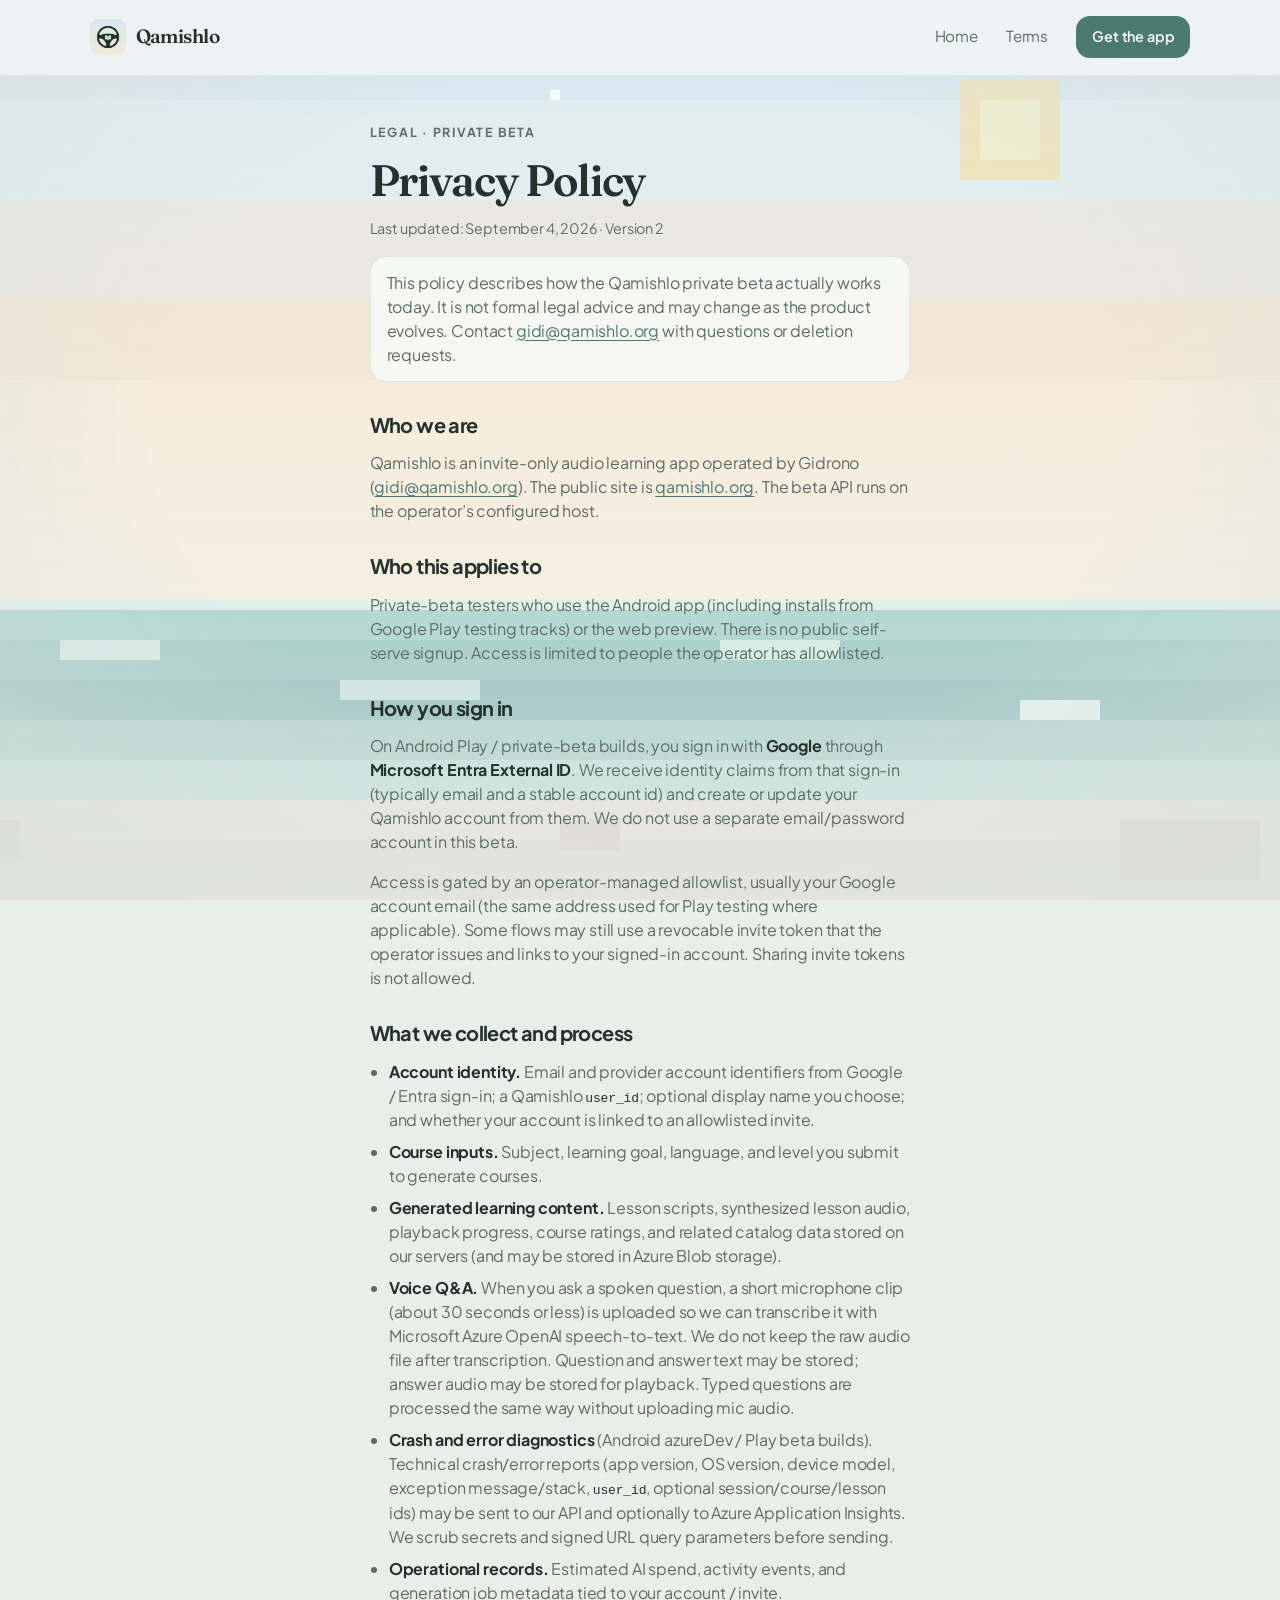
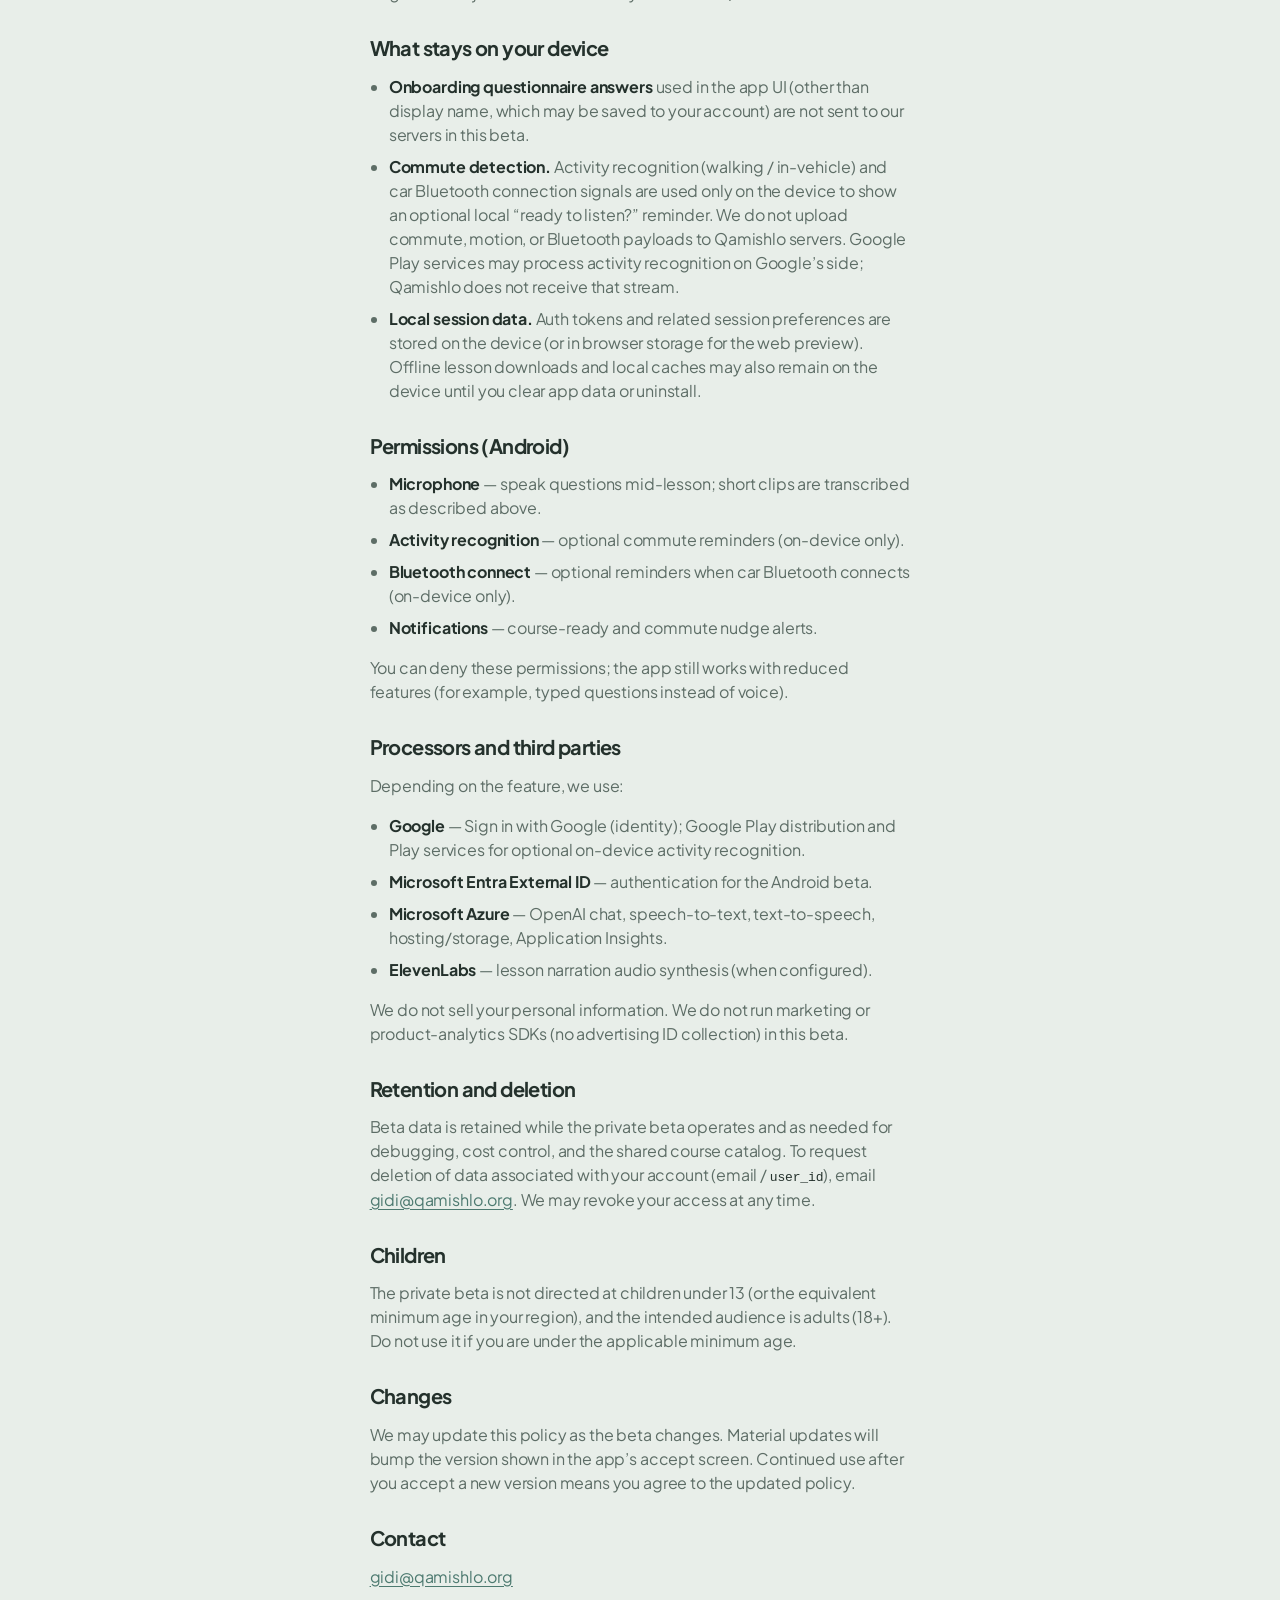
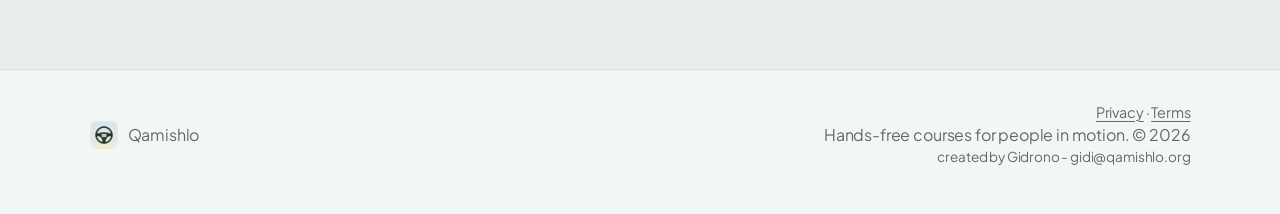
==== commit bcc632d9: "Use the current app icon across the public site. Replace the old SVG mark/favicon with the iOS AppIc" ====
--- a/privacy/index.html
+++ b/privacy/index.html
@@ -9,7 +9,8 @@
       content="How Qamishlo handles data in the private beta: Google sign-in, voice Q&A, course generation, and crash telemetry."
     />
     <meta name="theme-color" content="#e8eee9" />
-    <link rel="icon" href="../favicon.svg" type="image/svg+xml" />
+    <link rel="icon" href="../favicon.png" type="image/png" />
+    <link rel="apple-touch-icon" href="../apple-touch-icon.png" />
     <link rel="preconnect" href="https://fonts.googleapis.com" />
     <link rel="preconnect" href="https://fonts.gstatic.com" crossorigin />
     <link
@@ -27,7 +28,7 @@
 
     <header class="nav">
       <a class="logo" href="/" aria-label="Qamishlo home">
-        <img class="logo-mark" src="../mark.svg" width="36" height="36" alt="" />
+        <img class="logo-mark" src="../mark.png" width="36" height="36" alt="" />
         <span class="logo-word">Qamishlo</span>
       </a>
       <nav class="nav-links" aria-label="Primary">
@@ -194,18 +195,7 @@
 
     <footer class="footer">
       <a class="logo" href="/">
-        <span class="logo-mark" aria-hidden="true">
-          <svg viewBox="0 0 32 32" width="22" height="22">
-            <circle cx="16" cy="16" r="3.4" fill="currentColor" />
-            <path
-              d="M10.6 10.8a7.6 7.6 0 0 1 0 10.4M21.4 10.8a7.6 7.6 0 0 0 0 10.4M7.4 7.8a12 12 0 0 1 0 16.4M24.6 7.8a12 12 0 0 0 0 16.4"
-              fill="none"
-              stroke="currentColor"
-              stroke-width="1.7"
-              stroke-linecap="round"
-            />
-          </svg>
-        </span>
+        <img class="logo-mark" src="../mark.png" width="28" height="28" alt="" />
         Qamishlo
       </a>
       <div class="footer-meta">
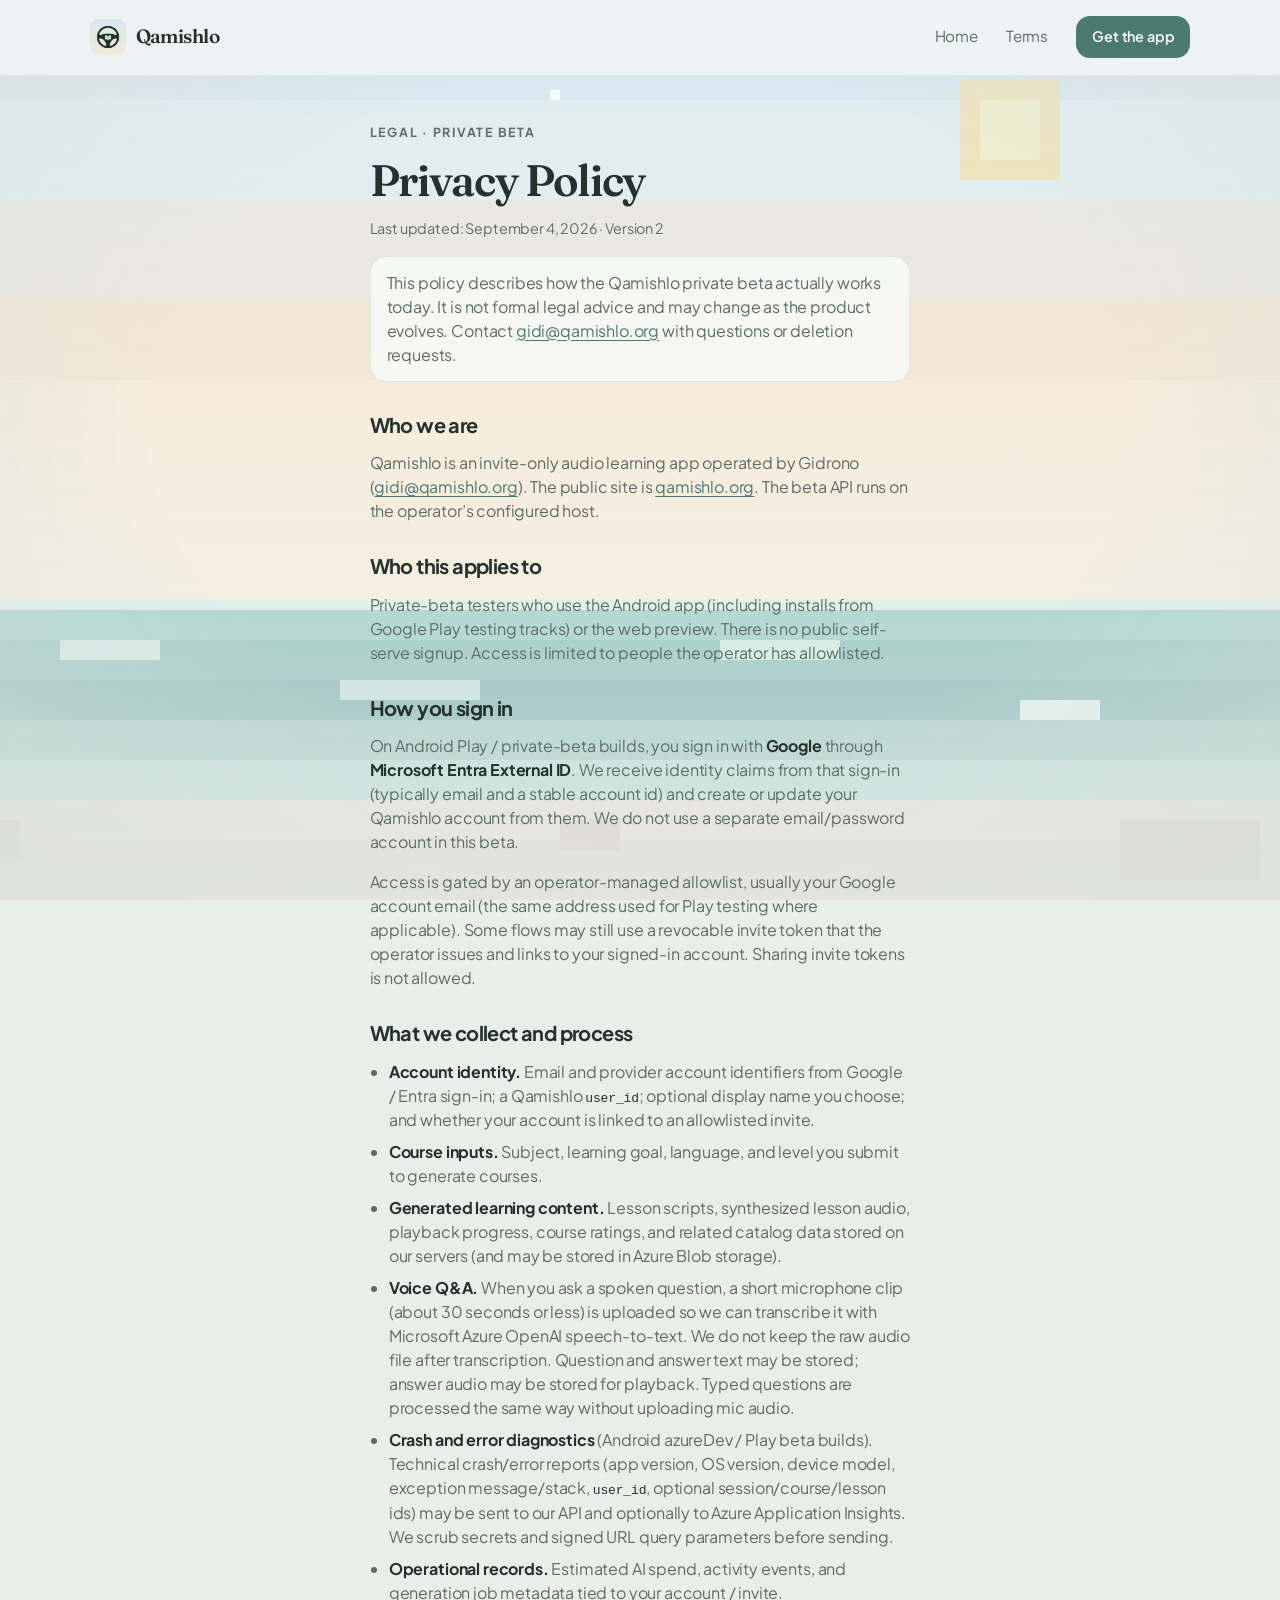
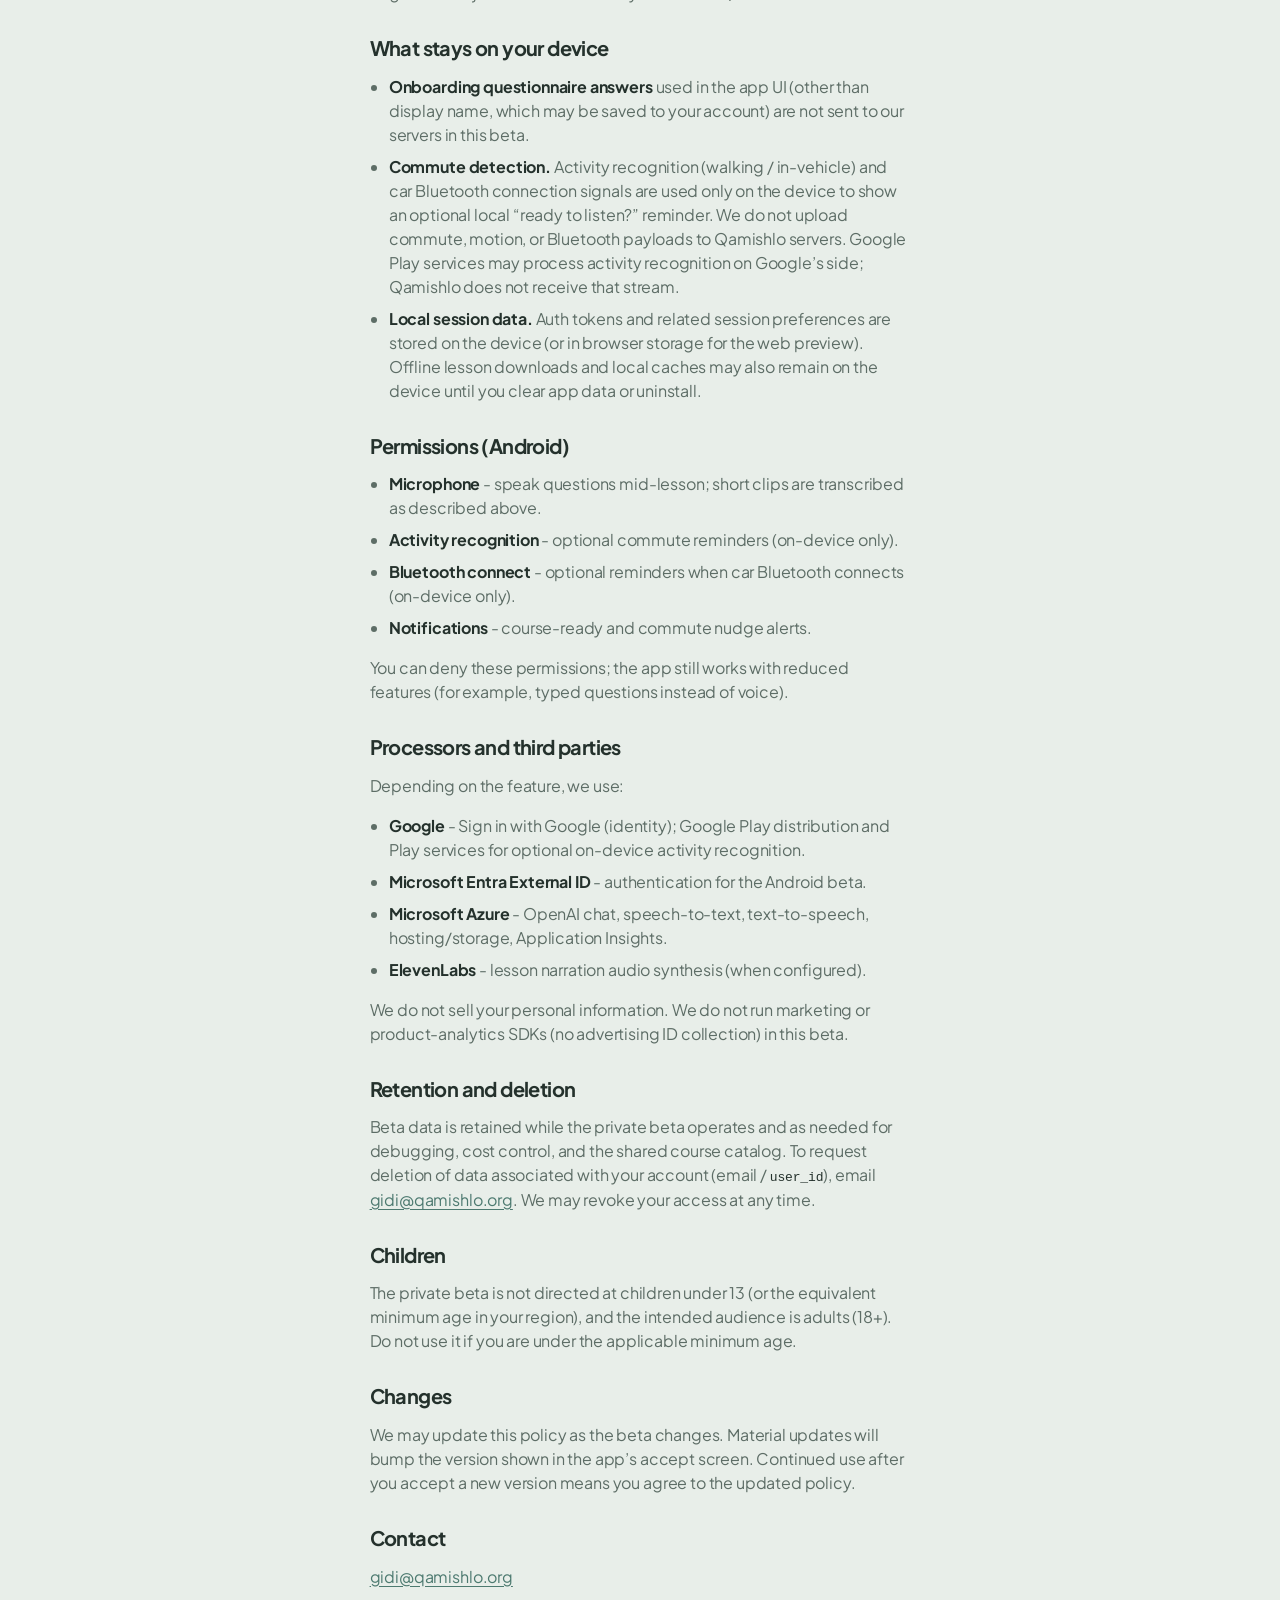
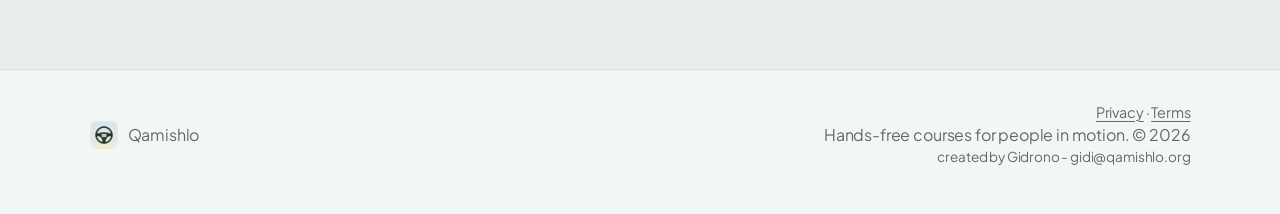
==== commit fb478b10: "Update hero title and replace em dashes with hyphens. New slogan: Learn something new every day. For" ====
--- a/privacy/index.html
+++ b/privacy/index.html
@@ -3,7 +3,7 @@
   <head>
     <meta charset="UTF-8" />
     <meta name="viewport" content="width=device-width, initial-scale=1.0" />
-    <title>Privacy Policy — Qamishlo</title>
+    <title>Privacy Policy - Qamishlo</title>
     <meta
       name="description"
       content="How Qamishlo handles data in the private beta: Google sign-in, voice Q&A, course generation, and crash telemetry."
@@ -136,10 +136,10 @@
 
       <h2>Permissions (Android)</h2>
       <ul>
-        <li><strong>Microphone</strong> — speak questions mid-lesson; short clips are transcribed as described above.</li>
-        <li><strong>Activity recognition</strong> — optional commute reminders (on-device only).</li>
-        <li><strong>Bluetooth connect</strong> — optional reminders when car Bluetooth connects (on-device only).</li>
-        <li><strong>Notifications</strong> — course-ready and commute nudge alerts.</li>
+        <li><strong>Microphone</strong> - speak questions mid-lesson; short clips are transcribed as described above.</li>
+        <li><strong>Activity recognition</strong> - optional commute reminders (on-device only).</li>
+        <li><strong>Bluetooth connect</strong> - optional reminders when car Bluetooth connects (on-device only).</li>
+        <li><strong>Notifications</strong> - course-ready and commute nudge alerts.</li>
       </ul>
       <p>You can deny these permissions; the app still works with reduced features (for example, typed questions instead of voice).</p>
 
@@ -147,17 +147,17 @@
       <p>Depending on the feature, we use:</p>
       <ul>
         <li>
-          <strong>Google</strong> — Sign in with Google (identity); Google Play distribution and Play
+          <strong>Google</strong> - Sign in with Google (identity); Google Play distribution and Play
           services for optional on-device activity recognition.
         </li>
         <li>
-          <strong>Microsoft Entra External ID</strong> — authentication for the Android beta.
-        </li>
-        <li>
-          <strong>Microsoft Azure</strong> — OpenAI chat, speech-to-text, text-to-speech,
+          <strong>Microsoft Entra External ID</strong> - authentication for the Android beta.
+        </li>
+        <li>
+          <strong>Microsoft Azure</strong> - OpenAI chat, speech-to-text, text-to-speech,
           hosting/storage, Application Insights.
         </li>
-        <li><strong>ElevenLabs</strong> — lesson narration audio synthesis (when configured).</li>
+        <li><strong>ElevenLabs</strong> - lesson narration audio synthesis (when configured).</li>
       </ul>
       <p>
         We do not sell your personal information. We do not run marketing or product-analytics SDKs
--- a/styles.css
+++ b/styles.css
@@ -574,6 +574,8 @@
 /* Stage / family */
 .stage,
 .interrupt,
+.trust,
+.for-you,
 .steps,
 .library,
 .download {
@@ -590,11 +592,23 @@
 
 .stage-copy p,
 .interrupt-head p,
+.trust-copy p,
+.for-you-copy p,
 .library-head p,
 .download > p {
   color: var(--muted);
   font-size: 1.08rem;
   max-width: 40rem;
+}
+
+.trust-copy,
+.for-you-copy {
+  max-width: 640px;
+  margin-bottom: 36px;
+}
+
+.for-you .cats-adult {
+  max-width: 360px;
 }
 
 .checklist {
@@ -809,7 +823,7 @@
   font-size: 0.82rem;
 }
 
-/* Steps — light list, not card dashboard */
+/* Steps - light list, not card dashboard */
 .steps h2 {
   margin-bottom: 36px;
 }
@@ -955,7 +969,7 @@
 }
 
 .download h2 {
-  max-width: 14ch;
+  max-width: 18ch;
 }
 
 .native-note {
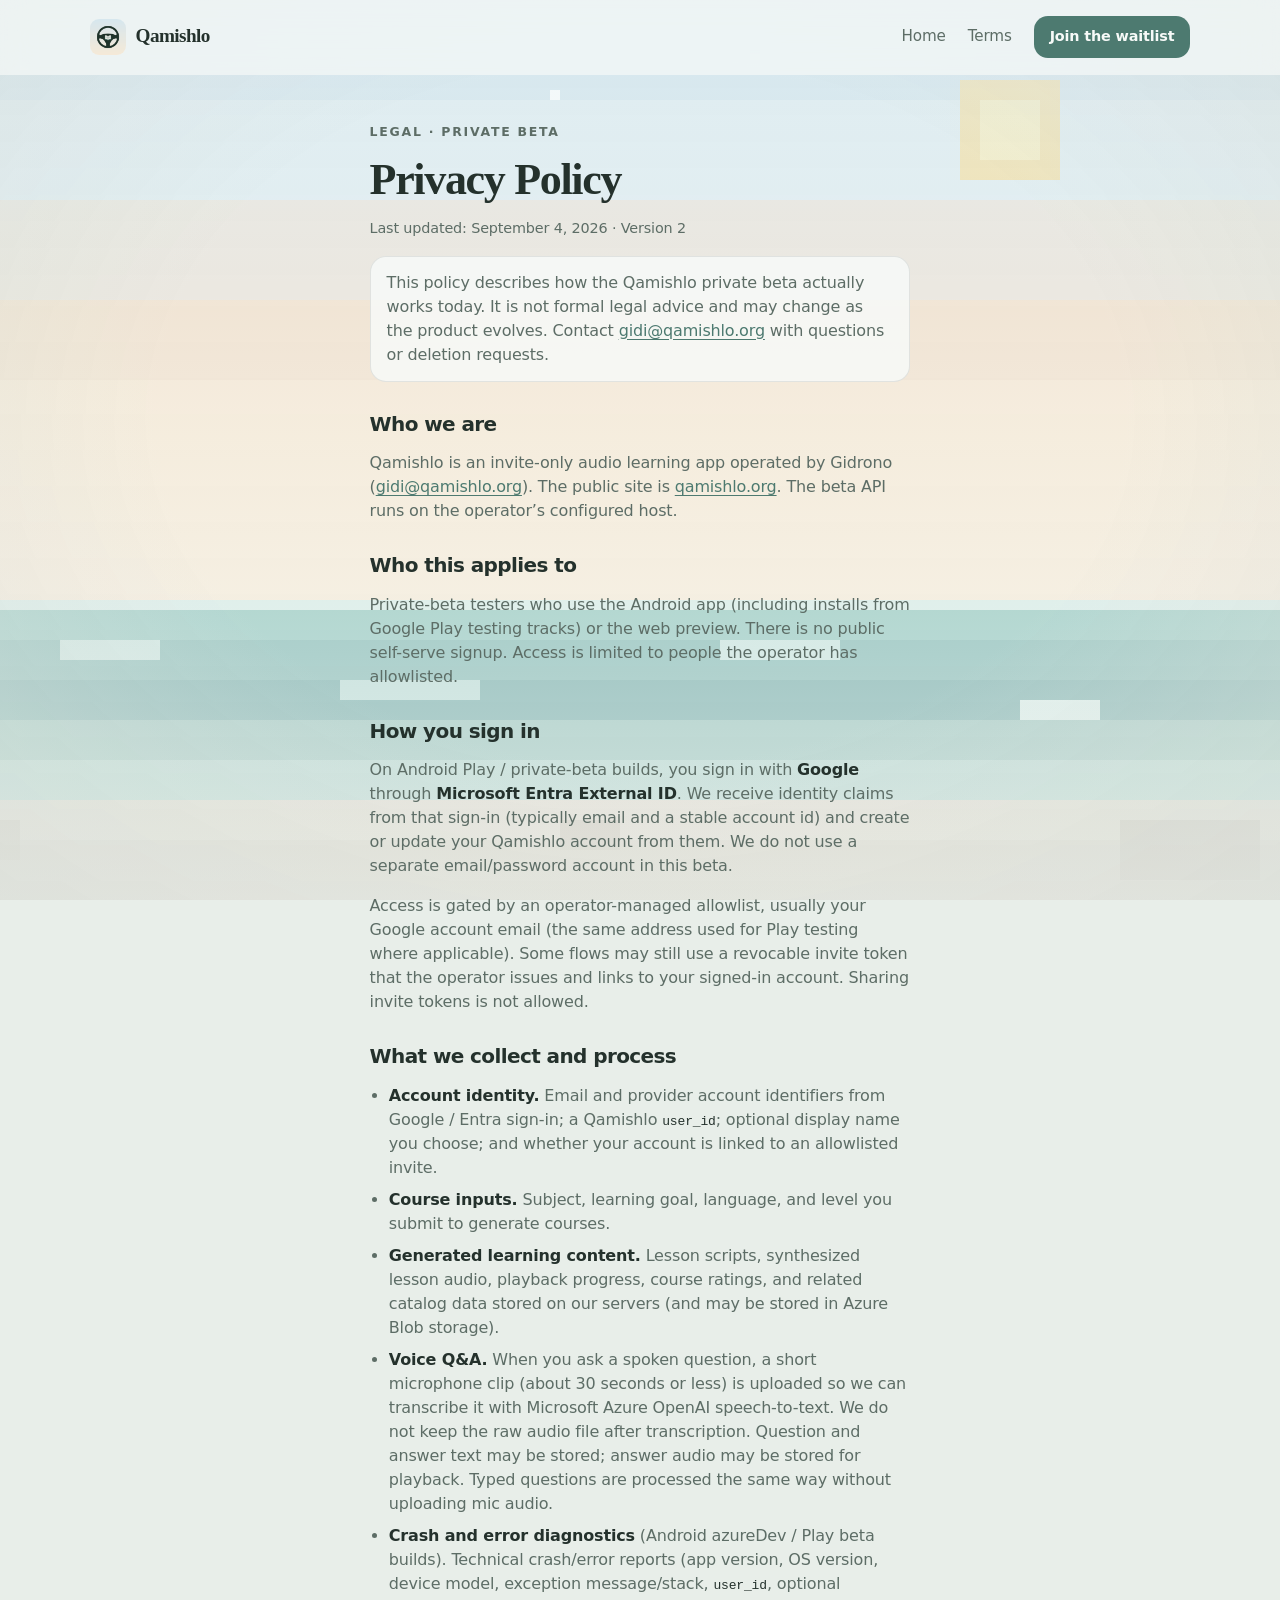
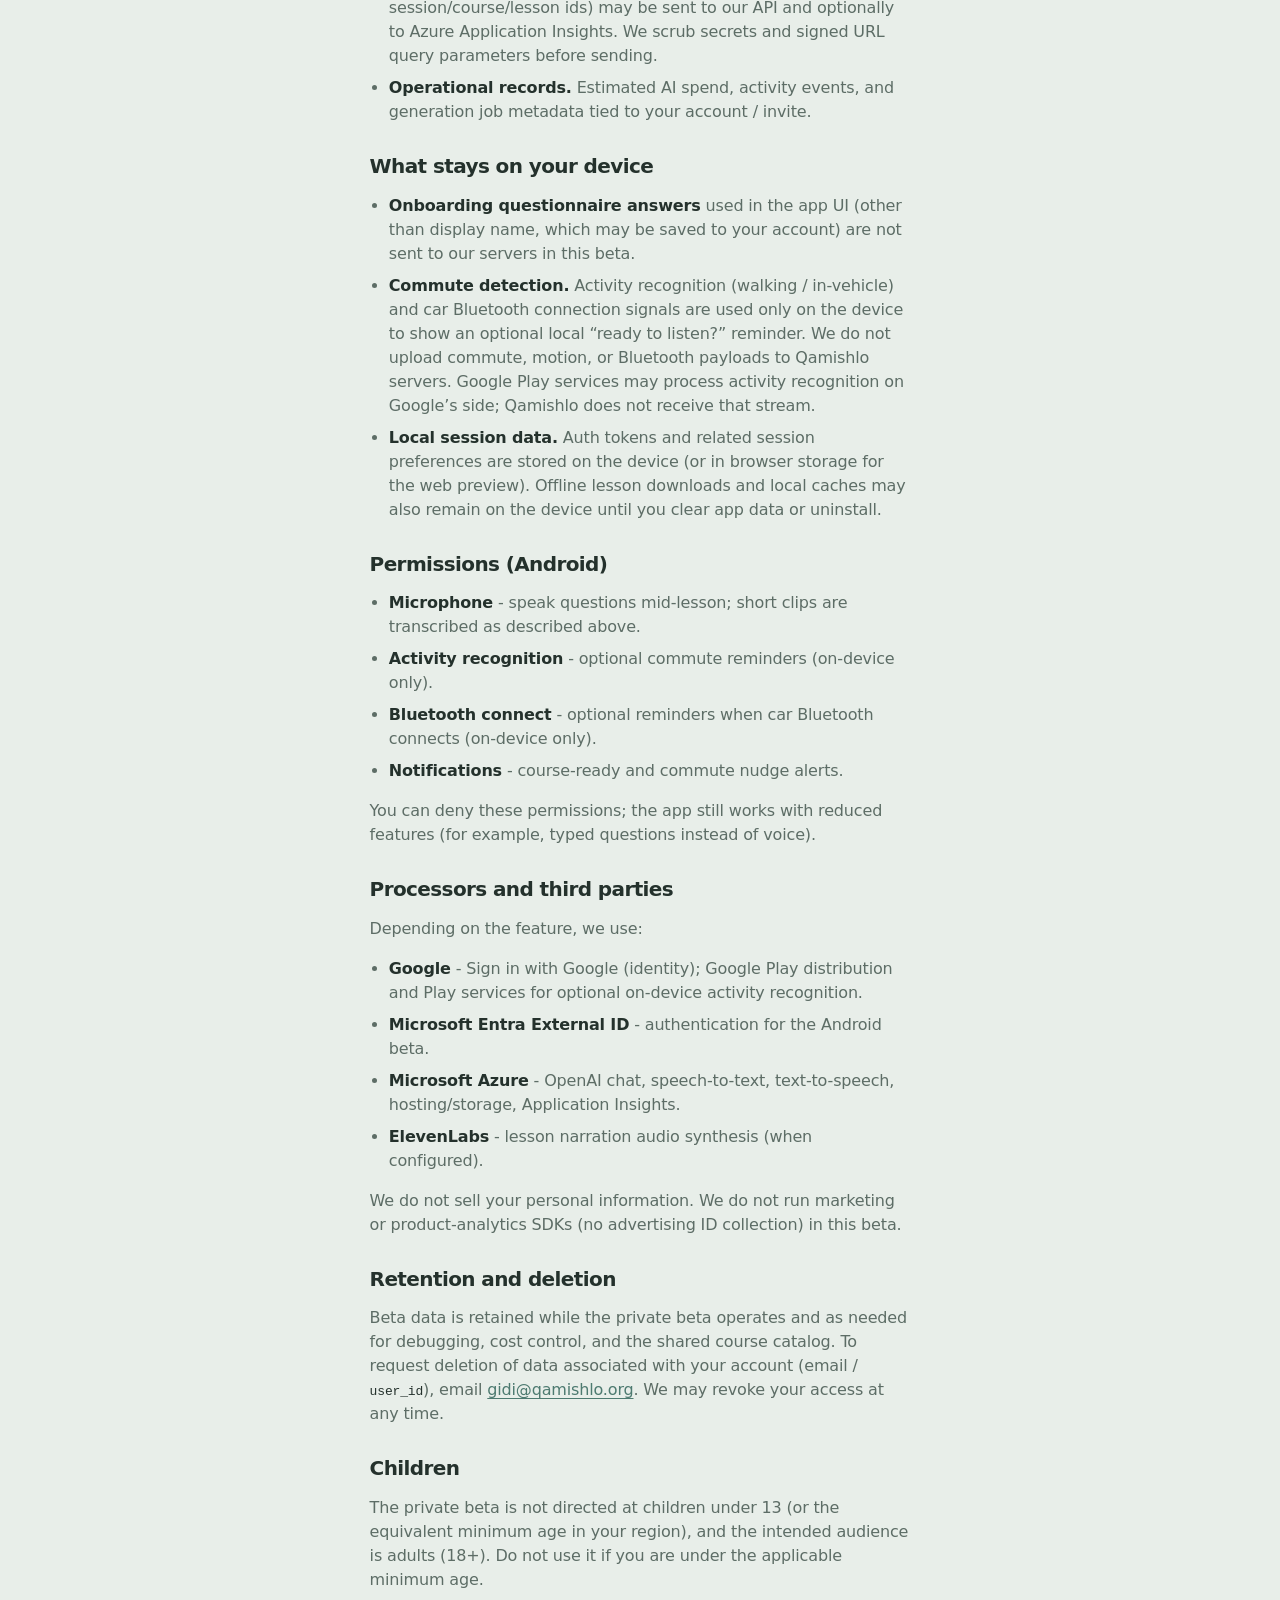
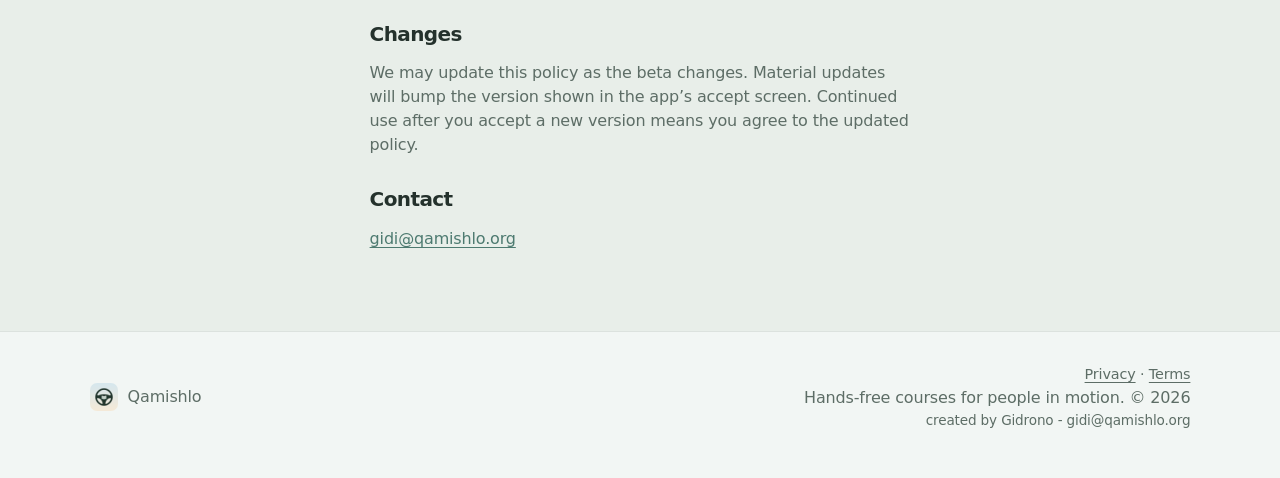
==== commit b2f5bbb5: "Reposition landing around type-a-word audio courses. Lead with zero-effort commute/drive positioning" ====
--- a/privacy/index.html
+++ b/privacy/index.html
@@ -11,12 +11,6 @@
     <meta name="theme-color" content="#e8eee9" />
     <link rel="icon" href="../favicon.png" type="image/png" />
     <link rel="apple-touch-icon" href="../apple-touch-icon.png" />
-    <link rel="preconnect" href="https://fonts.googleapis.com" />
-    <link rel="preconnect" href="https://fonts.gstatic.com" crossorigin />
-    <link
-      href="https://fonts.googleapis.com/css2?family=Fraunces:opsz,wght@9..144,500;600&family=Plus+Jakarta+Sans:wght@400;500;600;700;800&display=swap"
-      rel="stylesheet"
-    />
     <link rel="stylesheet" href="../styles.css" />
   </head>
   <body>
@@ -34,7 +28,7 @@
       <nav class="nav-links" aria-label="Primary">
         <a href="/">Home</a>
         <a href="/terms">Terms</a>
-        <a class="btn btn-sm" href="/#download">Get the app</a>
+        <a class="btn btn-sm" href="/#waitlist">Join the waitlist</a>
       </nav>
     </header>
 
--- a/styles.css
+++ b/styles.css
@@ -1,3 +1,17 @@
+@font-face {
+  font-family: "Fraunces";
+  src: url("/fonts/Fraunces.ttf") format("truetype");
+  font-weight: 400 700;
+  font-display: swap;
+}
+
+@font-face {
+  font-family: "Plus Jakarta Sans";
+  src: url("/fonts/PlusJakartaSans.ttf") format("truetype");
+  font-weight: 400 800;
+  font-display: swap;
+}
+
 :root {
   --page: #e8eee9;
   --ink: #24312c;
@@ -19,11 +33,12 @@
   --rose: #9a5c60;
   --terracotta: #b45a45;
   --ok: #3d8f6e;
-  --danger: #9a5c60;
+  --mustard: #c9a227;
   --mist-top: rgba(215, 231, 239, 0.35);
   --mist-bottom: rgba(247, 250, 248, 0.55);
   --vignette: rgba(214, 222, 216, 0.62);
   --shadow-phone: 0 24px 60px rgba(70, 86, 80, 0.22), 0 0 0 1px rgba(36, 49, 44, 0.06);
+  --shadow-soft: 0 16px 40px rgba(70, 86, 80, 0.1), 0 0 0 1px rgba(36, 49, 44, 0.05);
   --font: "Plus Jakarta Sans", "Segoe UI Variable", "Segoe UI", system-ui, sans-serif;
   --display: "Fraunces", Georgia, "Times New Roman", serif;
   --ease: cubic-bezier(0.22, 1, 0.36, 1);
@@ -50,6 +65,7 @@
   letter-spacing: -0.01em;
   line-height: 1.5;
   overflow-x: hidden;
+  -webkit-font-smoothing: antialiased;
 }
 
 img,
@@ -66,6 +82,21 @@
 button,
 input {
   font: inherit;
+}
+
+.skip {
+  position: absolute;
+  left: -999px;
+  top: 8px;
+  z-index: 30;
+  padding: 8px 12px;
+  border-radius: 8px;
+  background: var(--ink);
+  color: #fff;
+}
+
+.skip:focus {
+  left: 8px;
 }
 
 .sr-only {
@@ -173,7 +204,7 @@
 .nav-links {
   display: flex;
   align-items: center;
-  gap: 28px;
+  gap: 22px;
   font-size: 0.95rem;
   color: var(--muted);
 }
@@ -225,7 +256,10 @@
 .btn:focus-visible,
 .interrupt-btn:focus-visible,
 .nav-links a:focus-visible,
-.nav-toggle:focus-visible {
+.nav-toggle:focus-visible,
+summary:focus-visible,
+input:focus-visible,
+audio:focus-visible {
   outline: 2px solid var(--mint);
   outline-offset: 3px;
 }
@@ -269,8 +303,8 @@
 }
 
 h1 {
-  font-size: clamp(2.4rem, 6.5vw, 4.4rem);
-  max-width: 14ch;
+  font-size: clamp(2.15rem, 5.8vw, 3.85rem);
+  max-width: 16ch;
 }
 
 h2 {
@@ -279,13 +313,25 @@
   margin-bottom: 18px;
 }
 
+.fine {
+  margin: 16px 0 0;
+  color: var(--faint);
+  font-size: 0.9rem;
+}
+
+.fine a {
+  color: var(--mint);
+  text-decoration: underline;
+  text-underline-offset: 3px;
+}
+
 /* Hero */
 .hero {
   display: grid;
-  grid-template-columns: minmax(0, 1.05fr) minmax(260px, 380px);
+  grid-template-columns: minmax(0, 1.05fr) minmax(280px, 420px);
   gap: clamp(32px, 6vw, 72px);
   align-items: center;
-  padding: clamp(4vh, 7vh, 9vh) 7vw 10vh;
+  padding: clamp(4vh, 7vh, 9vh) 7vw 8vh;
   min-height: min(88vh, 920px);
 }
 
@@ -293,7 +339,7 @@
   display: flex;
   align-items: center;
   gap: 14px;
-  margin: 0 0 22px;
+  margin: 0 0 18px;
 }
 
 .brand-mark {
@@ -311,20 +357,153 @@
 }
 
 .lede {
-  max-width: 36rem;
+  max-width: 38rem;
   margin: 22px 0 0;
   color: var(--muted);
-  font-size: clamp(1.05rem, 1.8vw, 1.22rem);
+  font-size: clamp(1.05rem, 1.8vw, 1.18rem);
 }
 
 .hero-actions {
   display: flex;
   flex-wrap: wrap;
   gap: 12px;
-  margin-top: 32px;
-}
-
-/* Phone chrome */
+  margin-top: 28px;
+}
+
+/* Type-a-word demo */
+.type-card {
+  width: min(100%, 420px);
+  margin-inline: auto;
+  padding: 24px 22px 20px;
+  border-radius: 28px;
+  background: color-mix(in srgb, var(--surface) 92%, transparent);
+  border: 1px solid var(--line);
+  box-shadow: var(--shadow-soft);
+}
+
+.type-label {
+  margin: 0 0 8px;
+  color: var(--faint);
+  font-size: 0.72rem;
+  font-weight: 700;
+  letter-spacing: 0.12em;
+  text-transform: uppercase;
+}
+
+.type-input {
+  display: flex;
+  align-items: center;
+  min-height: 56px;
+  padding: 12px 16px;
+  border-radius: 16px;
+  background: #fff;
+  border: 1.5px solid var(--line-strong);
+  font-family: var(--display);
+  font-size: 1.55rem;
+  font-weight: 600;
+  letter-spacing: -0.03em;
+}
+
+.type-caret {
+  display: inline-block;
+  width: 2px;
+  height: 1.15em;
+  margin-left: 2px;
+  background: var(--mint);
+  animation: blink 1s steps(1) infinite;
+  vertical-align: -0.1em;
+}
+
+@keyframes blink {
+  50% {
+    opacity: 0;
+  }
+}
+
+.type-arrow {
+  margin: 14px 0;
+  text-align: center;
+  color: var(--mint);
+  font-size: 1.2rem;
+  font-weight: 700;
+}
+
+.type-chapters {
+  margin: 0;
+  padding: 0;
+  list-style: none;
+  display: grid;
+  gap: 8px;
+}
+
+.type-chapters li {
+  display: grid;
+  grid-template-columns: 42px 1fr;
+  gap: 10px;
+  align-items: baseline;
+  padding: 10px 12px;
+  border-radius: 14px;
+  background: var(--surface-2);
+  color: var(--ink);
+  font-size: 0.92rem;
+  font-weight: 500;
+  opacity: 0;
+  transform: translateY(8px);
+  animation: chapter-in 0.45s var(--ease) forwards;
+}
+
+.type-chapters li span {
+  color: var(--mint);
+  font-size: 0.72rem;
+  font-weight: 800;
+  letter-spacing: 0.04em;
+}
+
+.type-chapters li:nth-child(1) {
+  animation-delay: 0.12s;
+}
+.type-chapters li:nth-child(2) {
+  animation-delay: 0.24s;
+}
+.type-chapters li:nth-child(3) {
+  animation-delay: 0.36s;
+}
+.type-chapters li:nth-child(4) {
+  animation-delay: 0.48s;
+}
+.type-chapters li:nth-child(5) {
+  animation-delay: 0.6s;
+}
+
+.type-chapters .type-more {
+  display: block;
+  grid-template-columns: none;
+  background: transparent;
+  color: var(--muted);
+  font-size: 0.85rem;
+  font-weight: 600;
+  padding: 4px 4px 0;
+}
+
+@keyframes chapter-in {
+  to {
+    opacity: 1;
+    transform: none;
+  }
+}
+
+.type-hint {
+  margin: 16px 0 0;
+  color: var(--faint);
+  font-size: 0.86rem;
+}
+
+.type-card.is-swapping .type-chapters li {
+  animation: none;
+  opacity: 0.35;
+}
+
+/* Phone chrome (family section) */
 .phone {
   width: min(100%, 340px);
   margin-inline: auto;
@@ -364,10 +543,6 @@
   mask-image: linear-gradient(180deg, #000 35%, transparent 100%);
 }
 
-.app-vista.dim img {
-  opacity: 0.35;
-}
-
 .island {
   position: relative;
   z-index: 2;
@@ -397,61 +572,6 @@
   overflow: hidden;
 }
 
-.home-screen {
-  padding: 10px 14px 6px;
-  mask-image: linear-gradient(180deg, #000 88%, transparent 100%);
-}
-
-.home-screen .app-kicker {
-  font-size: 0.62rem;
-}
-
-.home-screen .app-title {
-  margin: 2px 0 8px;
-  font-size: 1.05rem;
-}
-
-.home-screen .chips {
-  margin-bottom: 8px;
-  gap: 5px;
-}
-
-.home-screen .chip {
-  padding: 4px 9px;
-  font-size: 0.65rem;
-}
-
-.home-screen .course-card {
-  padding: 7px 10px;
-  margin-bottom: 6px;
-  border-radius: 12px;
-  box-shadow: none;
-}
-
-.home-screen .course-card h3 {
-  font-size: 0.78rem;
-  line-height: 1.2;
-}
-
-.home-screen .course-kicker {
-  font-size: 0.58rem;
-  margin-bottom: 2px;
-}
-
-.home-screen .course-meta {
-  font-size: 0.64rem;
-  margin-top: 2px;
-}
-
-.home-screen .progress {
-  margin-top: 6px;
-  height: 3px;
-}
-
-.course-card.accent-mint {
-  border-left-color: var(--mint);
-}
-
 .home-indicator {
   width: 108px;
   height: 4px;
@@ -473,29 +593,6 @@
   margin: 6px 0 14px;
   font-size: 1.35rem;
   max-width: none;
-}
-
-.chips {
-  display: flex;
-  flex-wrap: wrap;
-  gap: 6px;
-  margin-bottom: 14px;
-}
-
-.chip {
-  padding: 6px 11px;
-  border-radius: 999px;
-  background: var(--surface);
-  border: 1px solid var(--line);
-  color: var(--muted);
-  font-size: 0.72rem;
-  font-weight: 600;
-}
-
-.chip.selected {
-  background: var(--mint);
-  border-color: transparent;
-  color: var(--mint-ink);
 }
 
 .course-card {
@@ -517,14 +614,6 @@
   border-left-color: var(--sky);
 }
 
-.course-card.accent-amber {
-  border-left-color: var(--amber);
-}
-
-.course-card.accent-violet {
-  border-left-color: var(--violet);
-}
-
 .course-card.compact {
   padding: 12px;
   margin-bottom: 8px;
@@ -556,30 +645,17 @@
   font-size: 0.78rem;
 }
 
-.progress {
-  height: 5px;
-  margin-top: 12px;
-  border-radius: 99px;
-  background: var(--surface-3);
-  overflow: hidden;
-}
-
-.progress span {
-  display: block;
-  height: 100%;
-  border-radius: inherit;
-  background: var(--rose);
-}
-
-/* Stage / family */
+/* Shared section padding */
 .stage,
 .interrupt,
 .trust,
-.for-you,
 .steps,
-.library,
-.download {
-  padding: 10vh 7vw;
+.ages,
+.samples-section,
+.pricing,
+.faq-section,
+.waitlist {
+  padding: 9vh 7vw;
 }
 
 .stage {
@@ -587,28 +663,28 @@
   grid-template-columns: 1fr minmax(260px, 340px);
   gap: 8vw;
   align-items: center;
-  background: linear-gradient(180deg, transparent, color-mix(in srgb, var(--surface) 72%, transparent) 18%, color-mix(in srgb, var(--surface) 88%, transparent));
+  background: linear-gradient(
+    180deg,
+    transparent,
+    color-mix(in srgb, var(--surface) 72%, transparent) 18%,
+    color-mix(in srgb, var(--surface) 88%, transparent)
+  );
 }
 
 .stage-copy p,
 .interrupt-head p,
 .trust-copy p,
-.for-you-copy p,
-.library-head p,
-.download > p {
+.ages-head p,
+.samples-head p,
+.pricing-head p,
+.waitlist .wl-card > p {
   color: var(--muted);
   font-size: 1.08rem;
   max-width: 40rem;
 }
 
-.trust-copy,
-.for-you-copy {
-  max-width: 640px;
-  margin-bottom: 36px;
-}
-
-.for-you .cats-adult {
-  max-width: 360px;
+.trust-copy {
+  max-width: 720px;
 }
 
 .checklist {
@@ -633,6 +709,10 @@
   height: 8px;
   border-radius: 50%;
   background: var(--mint);
+}
+
+.trust-fine {
+  margin-top: 20px;
 }
 
 .family-screen .app-title {
@@ -823,7 +903,7 @@
   font-size: 0.82rem;
 }
 
-/* Steps - light list, not card dashboard */
+/* Steps */
 .steps h2 {
   margin-bottom: 36px;
 }
@@ -872,66 +952,309 @@
   max-width: 52ch;
 }
 
-/* Library */
-.library-head {
+/* Age bands */
+.ages-head {
   max-width: 640px;
   margin-bottom: 36px;
 }
 
-.cats {
+.bands {
+  display: grid;
+  grid-template-columns: repeat(3, minmax(0, 1fr));
+  gap: 16px;
+  max-width: 1080px;
+}
+
+.band {
+  padding: 24px 20px;
+  border-radius: 20px;
+  background: color-mix(in srgb, var(--surface) 88%, transparent);
+  border: 1px solid var(--line);
+}
+
+.band-age {
+  margin: 0 0 6px;
+  font-family: var(--display);
+  font-size: 2rem;
+  font-weight: 600;
+  color: var(--terracotta);
+  letter-spacing: -0.03em;
+}
+
+.band:nth-child(2) .band-age {
+  color: var(--violet);
+}
+
+.band:nth-child(3) .band-age {
+  color: var(--amber);
+}
+
+.band h3 {
+  margin: 0 0 10px;
+  font-size: 1.2rem;
+}
+
+.band p {
+  margin: 0;
+  color: var(--muted);
+  font-size: 0.95rem;
+}
+
+/* Samples */
+.samples-head {
+  max-width: 640px;
+  margin-bottom: 28px;
+}
+
+.samples {
   display: grid;
   grid-template-columns: repeat(2, minmax(0, 1fr));
-  gap: 18px;
-  max-width: 720px;
-}
-
-.cat {
-  padding: 20px 18px;
-  border-radius: 18px;
-  background: color-mix(in srgb, var(--surface) 82%, transparent);
+  gap: 14px;
+  max-width: 920px;
+}
+
+.sample {
+  padding: 18px;
+  border-radius: 20px;
+  background: color-mix(in srgb, var(--surface) 90%, transparent);
   border: 1px solid var(--line);
-  border-top: 3px solid var(--mint);
-}
-
-.cat.accent-rose {
-  border-top-color: var(--rose);
-}
-
-.cat.accent-violet {
-  border-top-color: var(--violet);
-}
-
-.cat.accent-sky {
-  border-top-color: var(--sky);
-}
-
-.cat.accent-amber {
-  border-top-color: var(--amber);
-}
-
-.cat.accent-mint {
-  border-top-color: var(--mint);
-}
-
-.cat h3 {
+  box-shadow: 0 10px 24px rgba(70, 86, 80, 0.06);
+}
+
+.sample-head {
+  display: flex;
+  flex-wrap: wrap;
+  align-items: center;
+  gap: 10px;
+  margin-bottom: 8px;
+}
+
+.sample h3 {
+  font-family: var(--font);
+  font-size: 1.05rem;
+  font-weight: 700;
+  letter-spacing: -0.02em;
+}
+
+.sample > p {
   margin: 0 0 12px;
+  color: var(--muted);
+  font-size: 0.92rem;
+}
+
+.tag {
+  display: inline-block;
+  padding: 3px 9px;
+  border-radius: 99px;
+  background: var(--mint-dim);
+  color: var(--mint);
+  font-size: 0.72rem;
+  font-weight: 700;
+}
+
+.tag-teen {
+  background: rgba(111, 100, 124, 0.14);
+  color: var(--violet);
+}
+
+audio {
+  width: 100%;
+  height: 40px;
+}
+
+.ai-note {
+  margin: 18px 0 0;
+  max-width: 52rem;
+  color: var(--faint);
+  font-size: 0.88rem;
+}
+
+/* Pricing */
+.pricing-head {
+  max-width: 640px;
+  margin-bottom: 32px;
+}
+
+.plans {
+  display: grid;
+  grid-template-columns: repeat(3, minmax(0, 1fr));
+  gap: 16px;
+  max-width: 1080px;
+  align-items: stretch;
+}
+
+.plan {
+  position: relative;
+  display: flex;
+  flex-direction: column;
+  padding: 24px;
+  border-radius: 24px;
+  background: color-mix(in srgb, var(--surface) 88%, transparent);
+  border: 1px solid var(--line);
+}
+
+.plan-featured {
+  background: var(--ink);
+  color: var(--surface);
+  border-color: var(--ink);
+  box-shadow: 0 16px 40px rgba(36, 49, 44, 0.28);
+}
+
+.plan-featured .plan-note,
+.plan-featured li {
+  color: #cfdad5;
+}
+
+.plan-ribbon {
+  position: absolute;
+  top: -12px;
+  left: 24px;
+  margin: 0;
+  padding: 4px 10px;
+  border-radius: 99px;
+  background: var(--mustard);
+  color: #2a2410;
+  font-size: 0.75rem;
+  font-weight: 800;
+}
+
+.plan h3 {
+  font-size: 1.35rem;
+}
+
+.price {
+  margin: 10px 0 2px;
+  font-family: var(--display);
+  font-size: 2.3rem;
+  font-weight: 600;
+  letter-spacing: -0.03em;
+}
+
+.price small {
   font-family: var(--font);
   font-size: 0.95rem;
+  font-weight: 600;
+  opacity: 0.8;
+}
+
+.plan-note {
+  margin: 0;
+  color: var(--muted);
+  font-size: 0.92rem;
+}
+
+.plan ul {
+  list-style: none;
+  margin: 18px 0 0;
+  padding: 0;
+  display: grid;
+  gap: 10px;
+}
+
+.plan li {
+  position: relative;
+  padding-left: 28px;
+  color: var(--muted);
+  font-size: 0.95rem;
+}
+
+.plan li::before {
+  content: "";
+  position: absolute;
+  left: 0;
+  top: 4px;
+  width: 16px;
+  height: 16px;
+  border-radius: 50%;
+  background: #8fc4bc;
+  box-shadow: inset 0 0 0 4px var(--mint);
+}
+
+.plan-featured li::before {
+  background: var(--mustard);
+  box-shadow: inset 0 0 0 4px #f3e2b0;
+}
+
+.topups {
+  display: grid;
+  gap: 8px;
+  margin-top: 14px;
+}
+
+.topup {
+  display: flex;
+  justify-content: space-between;
+  align-items: baseline;
+  padding: 12px 14px;
+  border-radius: 14px;
+  background: var(--surface);
+  border: 1px solid var(--line);
+}
+
+.plan-featured .topup {
+  background: rgba(247, 250, 248, 0.08);
+  border-color: rgba(247, 250, 248, 0.14);
+}
+
+.price-note {
+  margin: 18px 0 0;
+  max-width: 52rem;
+  color: var(--faint);
+  font-size: 0.85rem;
+}
+
+/* FAQ */
+.faq-section h2 {
+  margin-bottom: 24px;
+}
+
+.faq {
+  display: grid;
+  gap: 10px;
+  max-width: 760px;
+}
+
+.faq details {
+  padding: 4px 18px;
+  border-radius: 16px;
+  background: color-mix(in srgb, var(--surface) 90%, transparent);
+  border: 1px solid var(--line);
+}
+
+.faq summary {
+  cursor: pointer;
+  list-style: none;
+  padding: 14px 28px 14px 0;
   font-weight: 700;
-  letter-spacing: -0.01em;
-  color: var(--ink);
-}
-
-.cat p {
-  margin: 0 0 8px;
-  color: var(--muted);
-  font-size: 0.92rem;
-}
-
-.cat p:last-child {
-  margin-bottom: 0;
-}
-
+  position: relative;
+}
+
+.faq summary::-webkit-details-marker {
+  display: none;
+}
+
+.faq summary::after {
+  content: "+";
+  position: absolute;
+  right: 0;
+  top: 10px;
+  font-size: 1.4rem;
+  color: var(--mint);
+  font-weight: 600;
+}
+
+.faq details[open] summary::after {
+  content: "–";
+}
+
+.faq details p {
+  margin: 0;
+  padding: 0 0 16px;
+  color: var(--muted);
+  font-size: 0.96rem;
+}
+
+/* Marquee */
 .marquee {
   overflow: hidden;
   border-block: 1px solid var(--line);
@@ -960,22 +1283,85 @@
   }
 }
 
-/* Download */
-.download {
+/* Waitlist */
+.waitlist {
+  display: flex;
+  justify-content: center;
+  background: linear-gradient(
+    180deg,
+    transparent,
+    color-mix(in srgb, var(--surface) 70%, transparent) 40%,
+    color-mix(in srgb, #d7e7ef 55%, transparent)
+  );
+}
+
+.wl-card {
+  width: min(100%, 640px);
+  padding: 36px 28px;
+  border-radius: 28px;
+  background: color-mix(in srgb, var(--surface) 94%, transparent);
+  border: 1px solid var(--line);
+  box-shadow: var(--shadow-soft);
   text-align: center;
-  display: flex;
-  flex-direction: column;
-  align-items: center;
-}
-
-.download h2 {
-  max-width: 18ch;
-}
-
-.native-note {
-  margin-top: 8px !important;
-  font-size: 0.95rem !important;
-  color: var(--faint) !important;
+}
+
+.wl-card h2 {
+  margin-inline: auto;
+}
+
+.wl-card > p {
+  margin: 0 auto;
+}
+
+.wl-form {
+  margin-top: 22px;
+  display: grid;
+  gap: 14px;
+  text-align: left;
+}
+
+.wl-row {
+  display: grid;
+  grid-template-columns: 1fr auto;
+  gap: 12px;
+  align-items: stretch;
+}
+
+.wl-form input[type="email"] {
+  width: 100%;
+  min-height: 52px;
+  padding: 12px 16px;
+  border-radius: 14px;
+  border: 1.5px solid var(--line);
+  background: #fff;
+  color: var(--ink);
+}
+
+.check {
+  display: flex;
+  gap: 10px;
+  align-items: flex-start;
+  color: var(--muted);
+  font-size: 0.88rem;
+}
+
+.check input {
+  margin-top: 3px;
+  width: 18px;
+  height: 18px;
+  accent-color: var(--mint);
+  flex: none;
+}
+
+.check a {
+  color: var(--mint);
+  text-decoration: underline;
+  text-underline-offset: 3px;
+}
+
+.hp {
+  position: absolute;
+  left: -5000px;
 }
 
 .store-buttons {
@@ -999,7 +1385,6 @@
   text-decoration: none;
   box-shadow: 0 12px 28px rgba(36, 49, 44, 0.16);
   opacity: 0.92;
-  cursor: default;
 }
 
 .store-btn:hover {
@@ -1021,13 +1406,10 @@
   letter-spacing: -0.02em;
 }
 
-.store-btn-note {
-  margin-top: 6px;
-  font-size: 0.72rem;
-  font-weight: 600;
-  letter-spacing: 0.06em;
-  text-transform: uppercase;
-  color: color-mix(in srgb, var(--mint) 70%, #fff);
+.native-note {
+  margin: 16px 0 0 !important;
+  font-size: 0.92rem !important;
+  color: var(--faint) !important;
 }
 
 /* Footer */
@@ -1156,8 +1538,10 @@
 }
 
 @media (max-width: 1080px) {
-  .cats {
-    grid-template-columns: repeat(2, 1fr);
+  .bands,
+  .plans,
+  .samples {
+    grid-template-columns: 1fr 1fr;
   }
 
   .stage,
@@ -1170,7 +1554,7 @@
     padding-top: 5vh;
   }
 
-  .hero-phone {
+  .hero-demo {
     order: -1;
   }
 
@@ -1183,7 +1567,8 @@
     justify-content: center;
   }
 
-  .lede {
+  .lede,
+  .fine {
     margin-inline: auto;
   }
 
@@ -1215,19 +1600,28 @@
     display: block;
   }
 
-  .cats,
+  .bands,
+  .plans,
+  .samples,
   .step-list {
     grid-template-columns: 1fr;
   }
 
   .step-list li {
     grid-template-columns: 40px 1fr;
+  }
+
+  .wl-row {
+    grid-template-columns: 1fr;
   }
 
   .store-buttons {
     flex-direction: column;
     align-items: stretch;
-    width: min(100%, 280px);
+  }
+
+  .store-btn {
+    min-width: 0;
   }
 
   .footer {
@@ -1248,7 +1642,14 @@
   .reveal,
   .wave span,
   .marquee-track,
-  .mist {
+  .mist,
+  .type-caret,
+  .type-chapters li {
     animation: none !important;
   }
-}
+
+  .type-chapters li {
+    opacity: 1;
+    transform: none;
+  }
+}
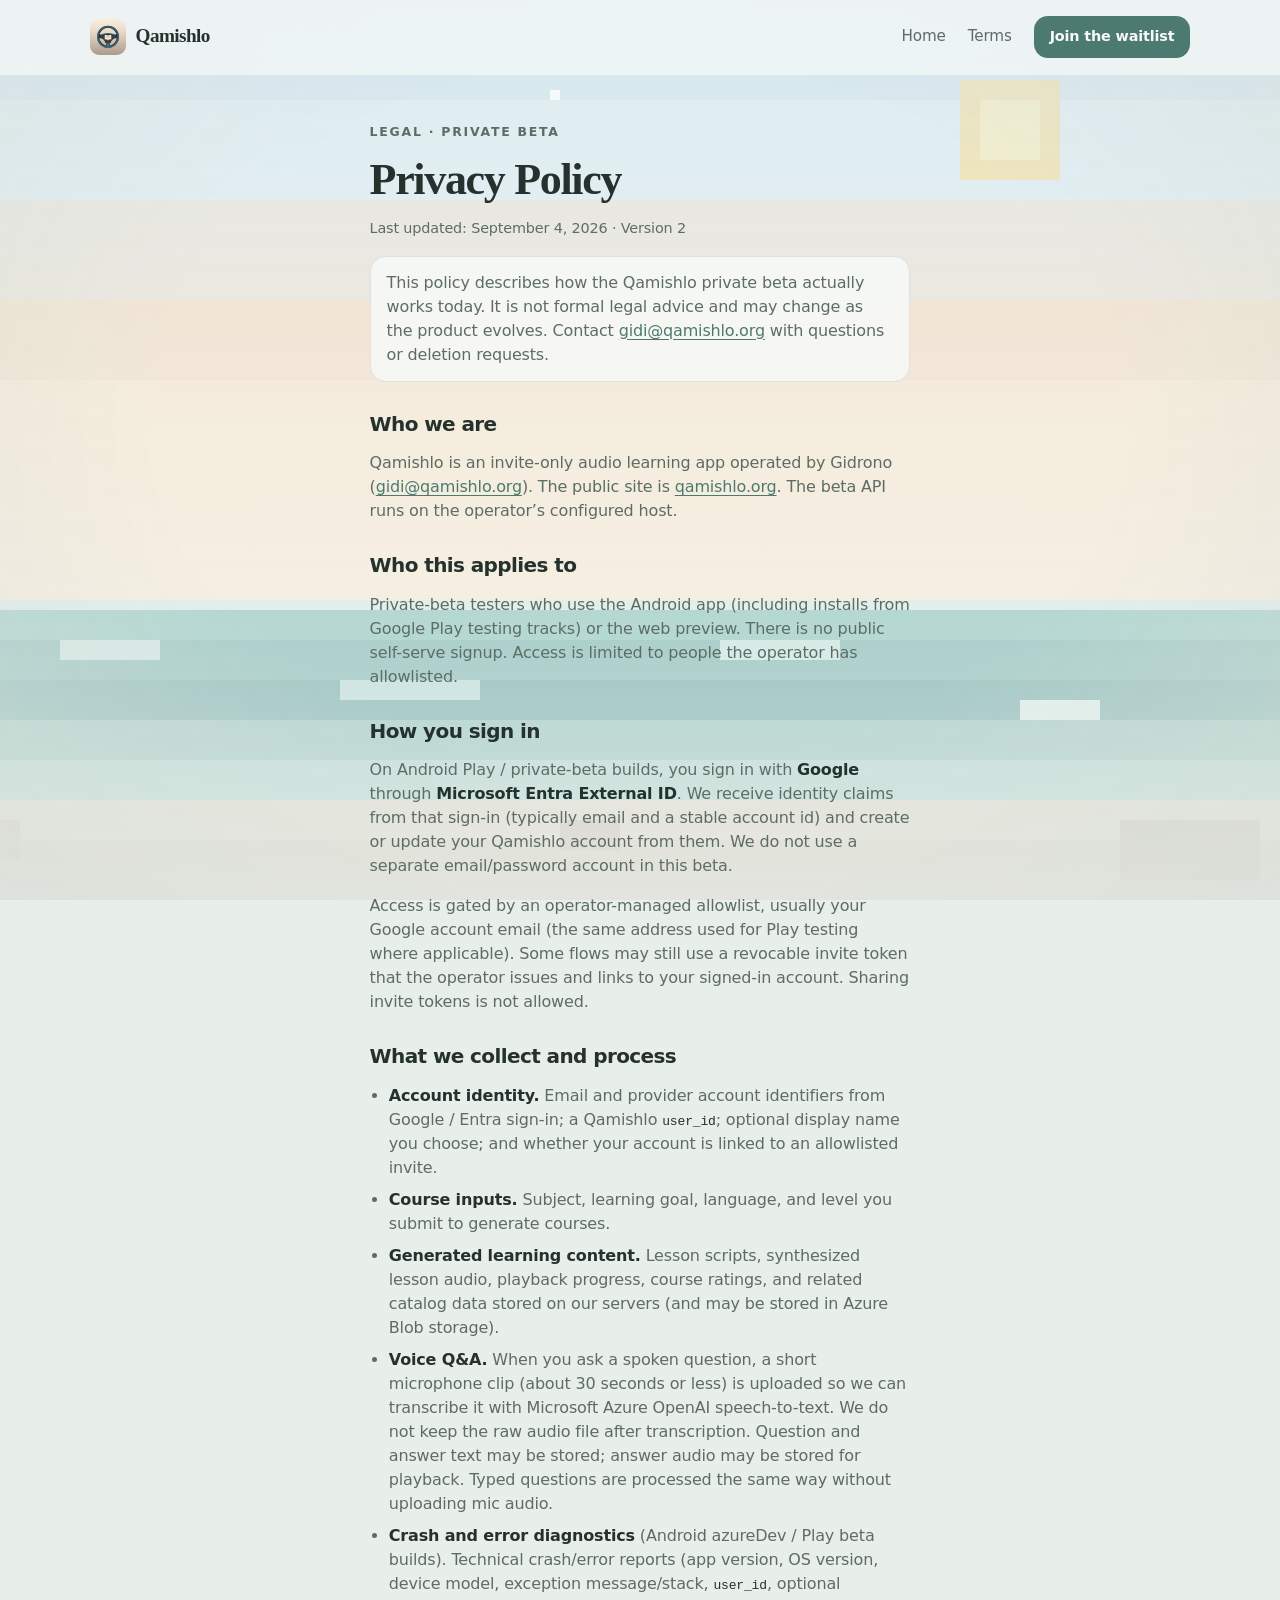
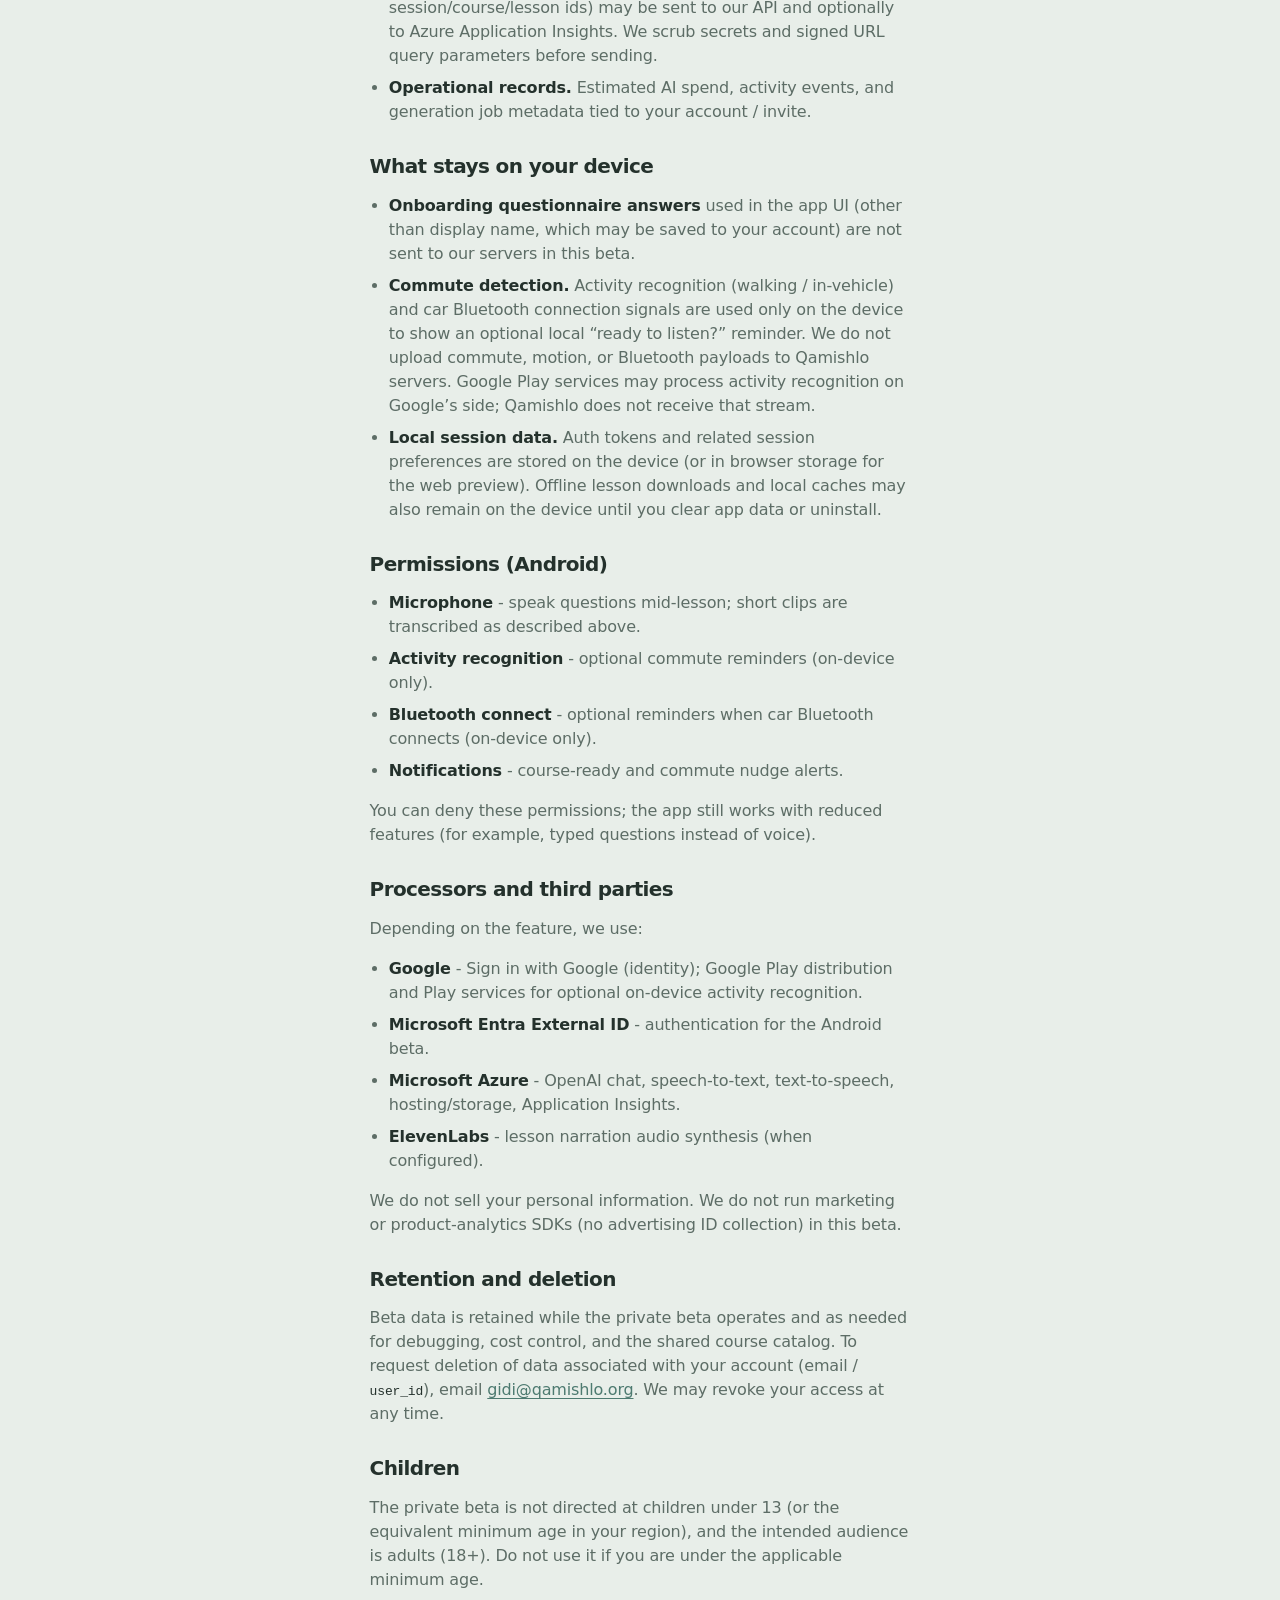
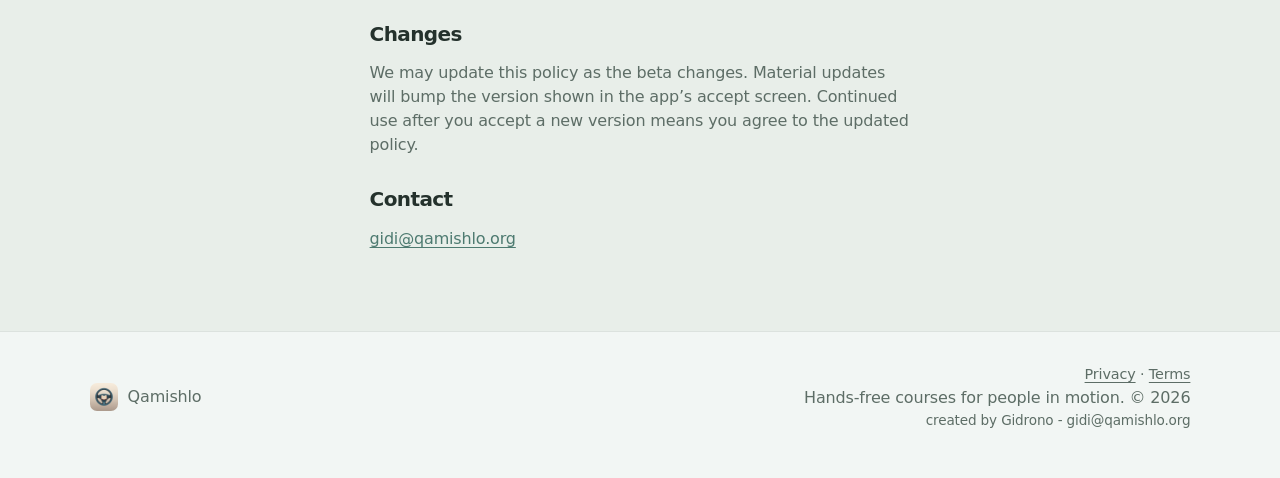
==== commit aef778a5: "Use the new wheel-and-book app icon on the public site. Co-authored-by: Cursor <cursoragent@cursor.c" ====
--- a/privacy/index.html
+++ b/privacy/index.html
@@ -9,8 +9,8 @@
       content="How Qamishlo handles data in the private beta: Google sign-in, voice Q&A, course generation, and crash telemetry."
     />
     <meta name="theme-color" content="#e8eee9" />
-    <link rel="icon" href="../favicon.png" type="image/png" />
-    <link rel="apple-touch-icon" href="../apple-touch-icon.png" />
+    <link rel="icon" href="../favicon.png?v=2" type="image/png" />
+    <link rel="apple-touch-icon" href="../apple-touch-icon.png?v=2" />
     <link rel="stylesheet" href="../styles.css" />
   </head>
   <body>
@@ -22,7 +22,7 @@
 
     <header class="nav">
       <a class="logo" href="/" aria-label="Qamishlo home">
-        <img class="logo-mark" src="../mark.png" width="36" height="36" alt="" />
+        <img class="logo-mark" src="../mark.png?v=2" width="36" height="36" alt="" />
         <span class="logo-word">Qamishlo</span>
       </a>
       <nav class="nav-links" aria-label="Primary">
@@ -189,7 +189,7 @@
 
     <footer class="footer">
       <a class="logo" href="/">
-        <img class="logo-mark" src="../mark.png" width="28" height="28" alt="" />
+        <img class="logo-mark" src="../mark.png?v=2" width="28" height="28" alt="" />
         Qamishlo
       </a>
       <div class="footer-meta">
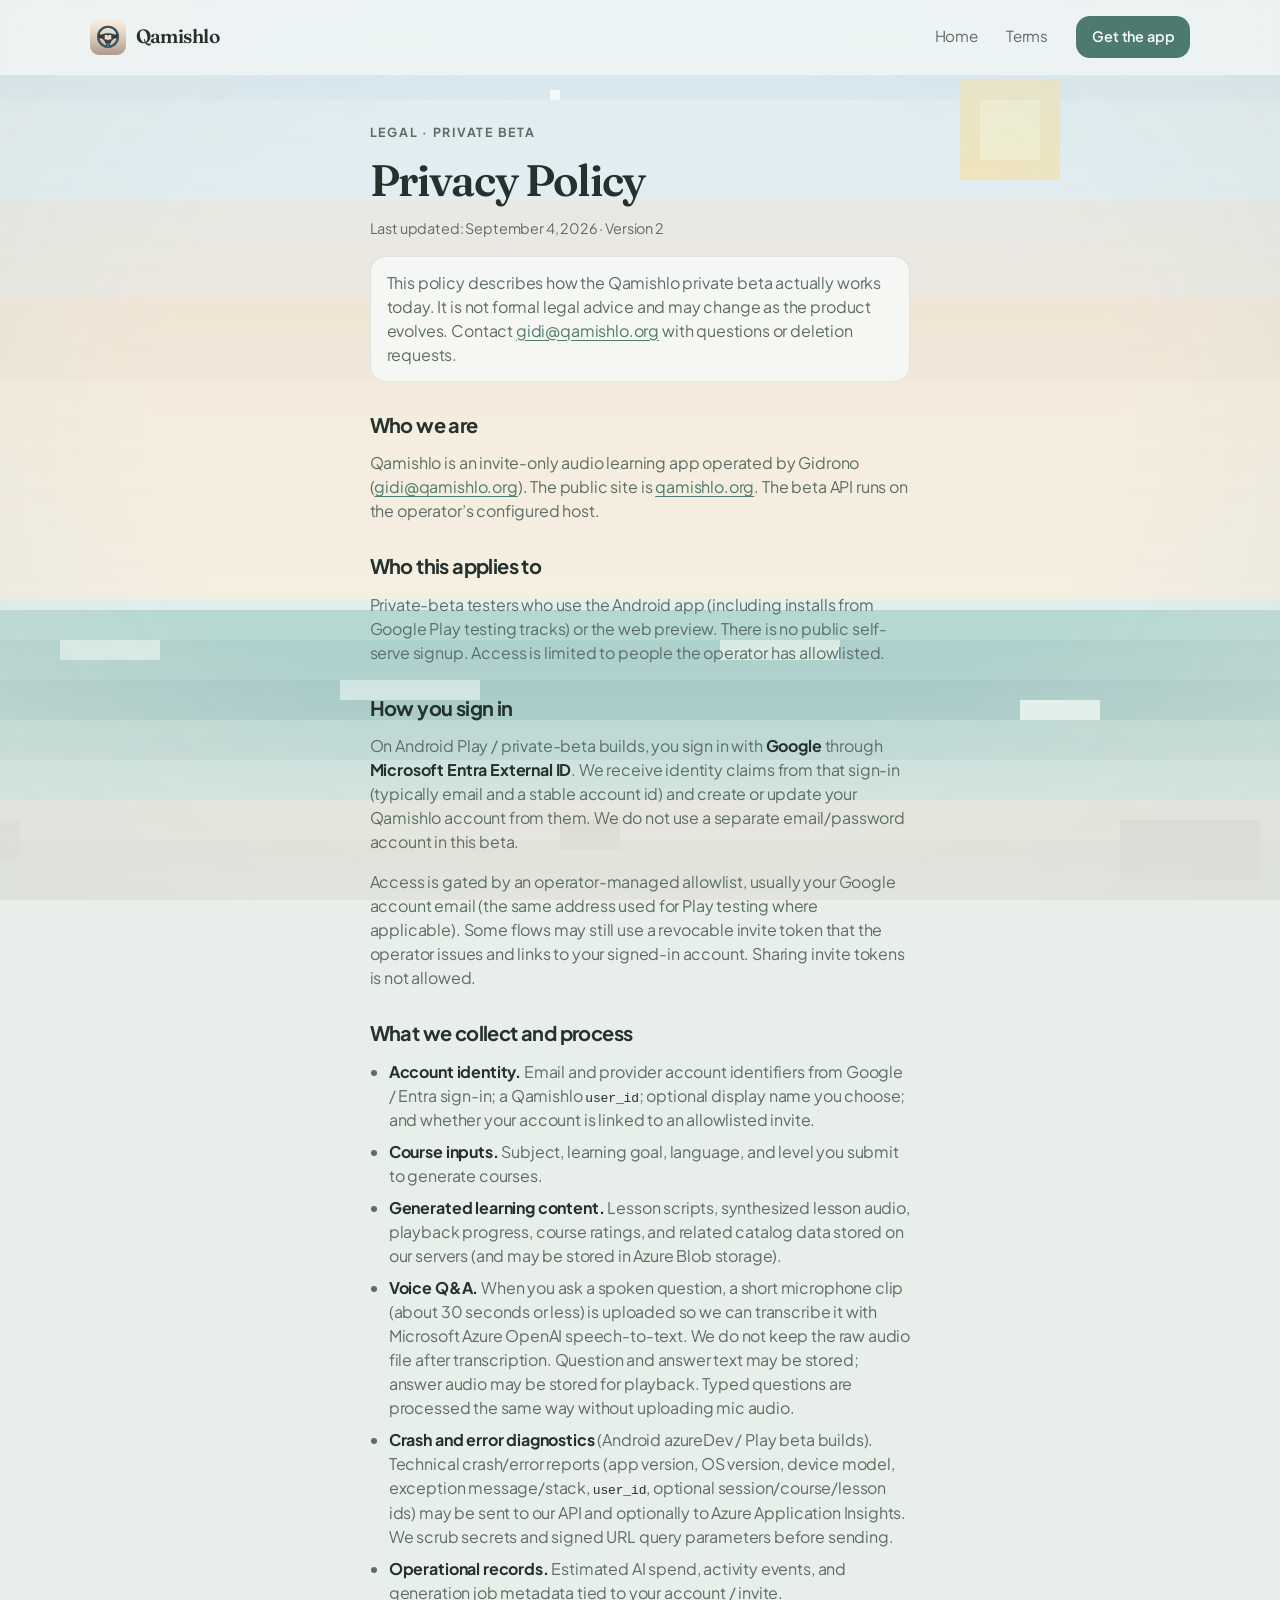
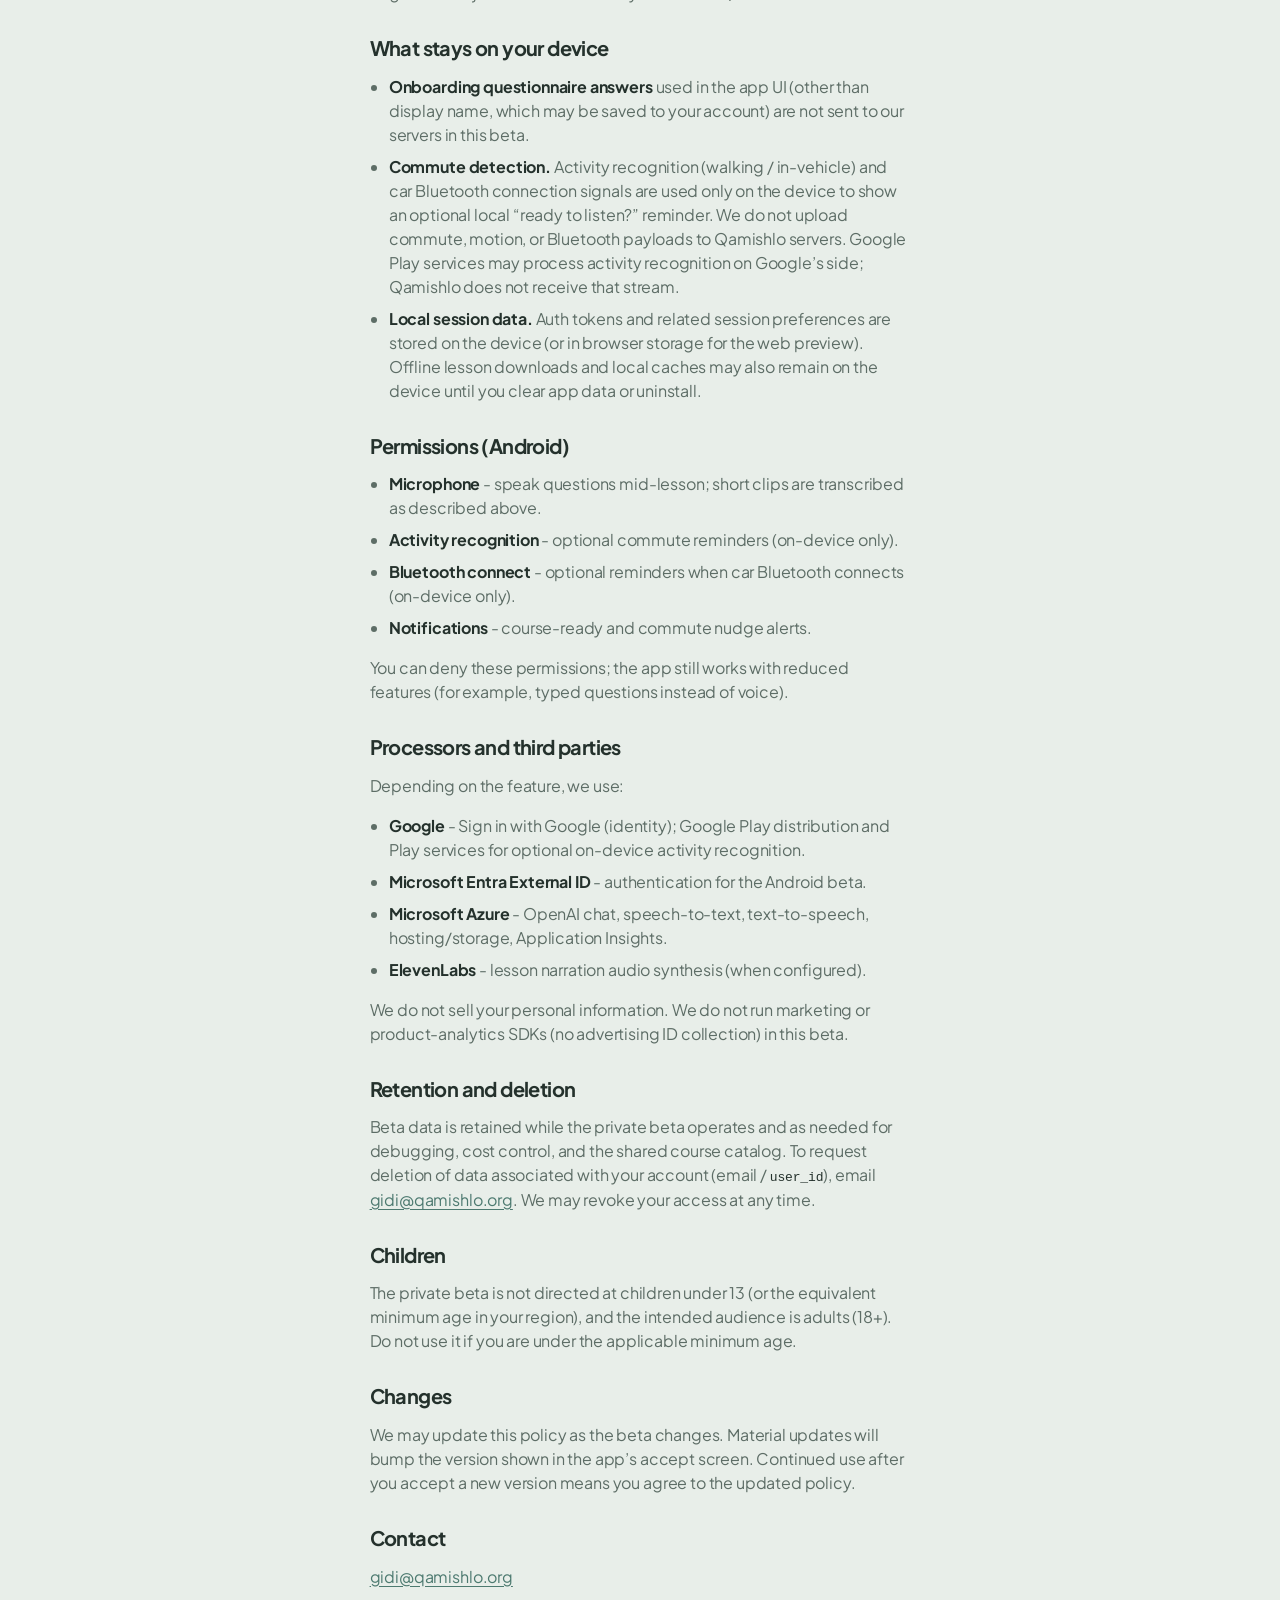
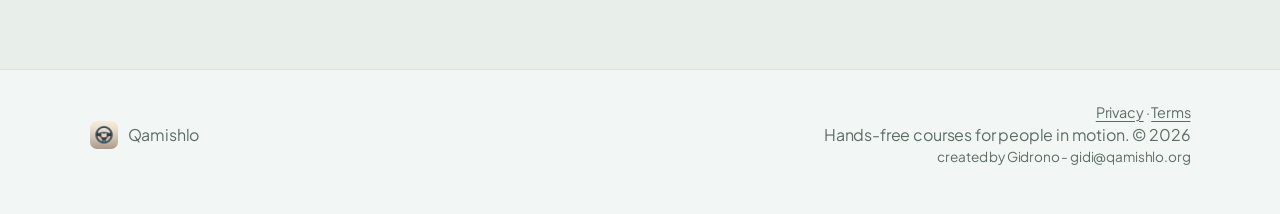
==== commit 5795676e: "Revert "Merge pull request #2 from Gidrono/cursor/type-a-word-positioning-b982" This reverts commit " ====
--- a/privacy/index.html
+++ b/privacy/index.html
@@ -11,6 +11,12 @@
     <meta name="theme-color" content="#e8eee9" />
     <link rel="icon" href="../favicon.png?v=2" type="image/png" />
     <link rel="apple-touch-icon" href="../apple-touch-icon.png?v=2" />
+    <link rel="preconnect" href="https://fonts.googleapis.com" />
+    <link rel="preconnect" href="https://fonts.gstatic.com" crossorigin />
+    <link
+      href="https://fonts.googleapis.com/css2?family=Fraunces:opsz,wght@9..144,500;600&family=Plus+Jakarta+Sans:wght@400;500;600;700;800&display=swap"
+      rel="stylesheet"
+    />
     <link rel="stylesheet" href="../styles.css" />
   </head>
   <body>
@@ -28,7 +34,7 @@
       <nav class="nav-links" aria-label="Primary">
         <a href="/">Home</a>
         <a href="/terms">Terms</a>
-        <a class="btn btn-sm" href="/#waitlist">Join the waitlist</a>
+        <a class="btn btn-sm" href="/#download">Get the app</a>
       </nav>
     </header>
 
--- a/styles.css
+++ b/styles.css
@@ -1,17 +1,3 @@
-@font-face {
-  font-family: "Fraunces";
-  src: url("/fonts/Fraunces.ttf") format("truetype");
-  font-weight: 400 700;
-  font-display: swap;
-}
-
-@font-face {
-  font-family: "Plus Jakarta Sans";
-  src: url("/fonts/PlusJakartaSans.ttf") format("truetype");
-  font-weight: 400 800;
-  font-display: swap;
-}
-
 :root {
   --page: #e8eee9;
   --ink: #24312c;
@@ -33,12 +19,11 @@
   --rose: #9a5c60;
   --terracotta: #b45a45;
   --ok: #3d8f6e;
-  --mustard: #c9a227;
+  --danger: #9a5c60;
   --mist-top: rgba(215, 231, 239, 0.35);
   --mist-bottom: rgba(247, 250, 248, 0.55);
   --vignette: rgba(214, 222, 216, 0.62);
   --shadow-phone: 0 24px 60px rgba(70, 86, 80, 0.22), 0 0 0 1px rgba(36, 49, 44, 0.06);
-  --shadow-soft: 0 16px 40px rgba(70, 86, 80, 0.1), 0 0 0 1px rgba(36, 49, 44, 0.05);
   --font: "Plus Jakarta Sans", "Segoe UI Variable", "Segoe UI", system-ui, sans-serif;
   --display: "Fraunces", Georgia, "Times New Roman", serif;
   --ease: cubic-bezier(0.22, 1, 0.36, 1);
@@ -65,7 +50,6 @@
   letter-spacing: -0.01em;
   line-height: 1.5;
   overflow-x: hidden;
-  -webkit-font-smoothing: antialiased;
 }
 
 img,
@@ -82,21 +66,6 @@
 button,
 input {
   font: inherit;
-}
-
-.skip {
-  position: absolute;
-  left: -999px;
-  top: 8px;
-  z-index: 30;
-  padding: 8px 12px;
-  border-radius: 8px;
-  background: var(--ink);
-  color: #fff;
-}
-
-.skip:focus {
-  left: 8px;
 }
 
 .sr-only {
@@ -204,7 +173,7 @@
 .nav-links {
   display: flex;
   align-items: center;
-  gap: 22px;
+  gap: 28px;
   font-size: 0.95rem;
   color: var(--muted);
 }
@@ -256,10 +225,7 @@
 .btn:focus-visible,
 .interrupt-btn:focus-visible,
 .nav-links a:focus-visible,
-.nav-toggle:focus-visible,
-summary:focus-visible,
-input:focus-visible,
-audio:focus-visible {
+.nav-toggle:focus-visible {
   outline: 2px solid var(--mint);
   outline-offset: 3px;
 }
@@ -303,8 +269,8 @@
 }
 
 h1 {
-  font-size: clamp(2.15rem, 5.8vw, 3.85rem);
-  max-width: 16ch;
+  font-size: clamp(2.4rem, 6.5vw, 4.4rem);
+  max-width: 14ch;
 }
 
 h2 {
@@ -313,25 +279,13 @@
   margin-bottom: 18px;
 }
 
-.fine {
-  margin: 16px 0 0;
-  color: var(--faint);
-  font-size: 0.9rem;
-}
-
-.fine a {
-  color: var(--mint);
-  text-decoration: underline;
-  text-underline-offset: 3px;
-}
-
 /* Hero */
 .hero {
   display: grid;
-  grid-template-columns: minmax(0, 1.05fr) minmax(280px, 420px);
+  grid-template-columns: minmax(0, 1.05fr) minmax(260px, 380px);
   gap: clamp(32px, 6vw, 72px);
   align-items: center;
-  padding: clamp(4vh, 7vh, 9vh) 7vw 8vh;
+  padding: clamp(4vh, 7vh, 9vh) 7vw 10vh;
   min-height: min(88vh, 920px);
 }
 
@@ -339,7 +293,7 @@
   display: flex;
   align-items: center;
   gap: 14px;
-  margin: 0 0 18px;
+  margin: 0 0 22px;
 }
 
 .brand-mark {
@@ -357,153 +311,31 @@
 }
 
 .lede {
-  max-width: 38rem;
+  max-width: 36rem;
   margin: 22px 0 0;
   color: var(--muted);
-  font-size: clamp(1.05rem, 1.8vw, 1.18rem);
+  font-size: clamp(1.05rem, 1.8vw, 1.22rem);
+}
+
+.hero-sub {
+  margin: 14px 0 0;
+  max-width: 28ch;
+  color: var(--ink);
+  font-family: var(--font);
+  font-size: clamp(1.15rem, 2.2vw, 1.45rem);
+  font-weight: 700;
+  letter-spacing: -0.025em;
+  line-height: 1.3;
 }
 
 .hero-actions {
   display: flex;
   flex-wrap: wrap;
   gap: 12px;
-  margin-top: 28px;
-}
-
-/* Type-a-word demo */
-.type-card {
-  width: min(100%, 420px);
-  margin-inline: auto;
-  padding: 24px 22px 20px;
-  border-radius: 28px;
-  background: color-mix(in srgb, var(--surface) 92%, transparent);
-  border: 1px solid var(--line);
-  box-shadow: var(--shadow-soft);
-}
-
-.type-label {
-  margin: 0 0 8px;
-  color: var(--faint);
-  font-size: 0.72rem;
-  font-weight: 700;
-  letter-spacing: 0.12em;
-  text-transform: uppercase;
-}
-
-.type-input {
-  display: flex;
-  align-items: center;
-  min-height: 56px;
-  padding: 12px 16px;
-  border-radius: 16px;
-  background: #fff;
-  border: 1.5px solid var(--line-strong);
-  font-family: var(--display);
-  font-size: 1.55rem;
-  font-weight: 600;
-  letter-spacing: -0.03em;
-}
-
-.type-caret {
-  display: inline-block;
-  width: 2px;
-  height: 1.15em;
-  margin-left: 2px;
-  background: var(--mint);
-  animation: blink 1s steps(1) infinite;
-  vertical-align: -0.1em;
-}
-
-@keyframes blink {
-  50% {
-    opacity: 0;
-  }
-}
-
-.type-arrow {
-  margin: 14px 0;
-  text-align: center;
-  color: var(--mint);
-  font-size: 1.2rem;
-  font-weight: 700;
-}
-
-.type-chapters {
-  margin: 0;
-  padding: 0;
-  list-style: none;
-  display: grid;
-  gap: 8px;
-}
-
-.type-chapters li {
-  display: grid;
-  grid-template-columns: 42px 1fr;
-  gap: 10px;
-  align-items: baseline;
-  padding: 10px 12px;
-  border-radius: 14px;
-  background: var(--surface-2);
-  color: var(--ink);
-  font-size: 0.92rem;
-  font-weight: 500;
-  opacity: 0;
-  transform: translateY(8px);
-  animation: chapter-in 0.45s var(--ease) forwards;
-}
-
-.type-chapters li span {
-  color: var(--mint);
-  font-size: 0.72rem;
-  font-weight: 800;
-  letter-spacing: 0.04em;
-}
-
-.type-chapters li:nth-child(1) {
-  animation-delay: 0.12s;
-}
-.type-chapters li:nth-child(2) {
-  animation-delay: 0.24s;
-}
-.type-chapters li:nth-child(3) {
-  animation-delay: 0.36s;
-}
-.type-chapters li:nth-child(4) {
-  animation-delay: 0.48s;
-}
-.type-chapters li:nth-child(5) {
-  animation-delay: 0.6s;
-}
-
-.type-chapters .type-more {
-  display: block;
-  grid-template-columns: none;
-  background: transparent;
-  color: var(--muted);
-  font-size: 0.85rem;
-  font-weight: 600;
-  padding: 4px 4px 0;
-}
-
-@keyframes chapter-in {
-  to {
-    opacity: 1;
-    transform: none;
-  }
-}
-
-.type-hint {
-  margin: 16px 0 0;
-  color: var(--faint);
-  font-size: 0.86rem;
-}
-
-.type-card.is-swapping .type-chapters li {
-  animation: none;
-  opacity: 0.35;
-}
-
-/* Phone chrome (family section) */
+  margin-top: 32px;
+}
+
+/* Phone chrome */
 .phone {
   width: min(100%, 340px);
   margin-inline: auto;
@@ -543,6 +375,10 @@
   mask-image: linear-gradient(180deg, #000 35%, transparent 100%);
 }
 
+.app-vista.dim img {
+  opacity: 0.35;
+}
+
 .island {
   position: relative;
   z-index: 2;
@@ -572,6 +408,61 @@
   overflow: hidden;
 }
 
+.home-screen {
+  padding: 10px 14px 6px;
+  mask-image: linear-gradient(180deg, #000 88%, transparent 100%);
+}
+
+.home-screen .app-kicker {
+  font-size: 0.62rem;
+}
+
+.home-screen .app-title {
+  margin: 2px 0 8px;
+  font-size: 1.05rem;
+}
+
+.home-screen .chips {
+  margin-bottom: 8px;
+  gap: 5px;
+}
+
+.home-screen .chip {
+  padding: 4px 9px;
+  font-size: 0.65rem;
+}
+
+.home-screen .course-card {
+  padding: 7px 10px;
+  margin-bottom: 6px;
+  border-radius: 12px;
+  box-shadow: none;
+}
+
+.home-screen .course-card h3 {
+  font-size: 0.78rem;
+  line-height: 1.2;
+}
+
+.home-screen .course-kicker {
+  font-size: 0.58rem;
+  margin-bottom: 2px;
+}
+
+.home-screen .course-meta {
+  font-size: 0.64rem;
+  margin-top: 2px;
+}
+
+.home-screen .progress {
+  margin-top: 6px;
+  height: 3px;
+}
+
+.course-card.accent-mint {
+  border-left-color: var(--mint);
+}
+
 .home-indicator {
   width: 108px;
   height: 4px;
@@ -593,6 +484,47 @@
   margin: 6px 0 14px;
   font-size: 1.35rem;
   max-width: none;
+}
+
+.chips {
+  display: flex;
+  flex-wrap: wrap;
+  gap: 6px;
+  margin-bottom: 14px;
+}
+
+.chip {
+  padding: 6px 11px;
+  border-radius: 999px;
+  background: var(--surface);
+  border: 1px solid var(--line);
+  color: var(--muted);
+  font: inherit;
+  font-size: 0.72rem;
+  font-weight: 600;
+  cursor: pointer;
+  transition: background 0.15s ease, color 0.15s ease, border-color 0.15s ease;
+}
+
+button.chip:hover {
+  border-color: var(--line-strong);
+  color: var(--ink);
+}
+
+button.chip:focus-visible {
+  outline: 2px solid var(--mint);
+  outline-offset: 2px;
+}
+
+.chip.selected {
+  background: var(--mint);
+  border-color: transparent;
+  color: var(--mint-ink);
+}
+
+button.chip.selected:hover {
+  color: var(--mint-ink);
+  filter: brightness(1.05);
 }
 
 .course-card {
@@ -606,12 +538,24 @@
   border-left: 4px solid var(--mint);
 }
 
+.course-card[hidden] {
+  display: none !important;
+}
+
 .course-card.accent-rose {
   border-left-color: var(--rose);
 }
 
 .course-card.accent-sky {
   border-left-color: var(--sky);
+}
+
+.course-card.accent-amber {
+  border-left-color: var(--amber);
+}
+
+.course-card.accent-violet {
+  border-left-color: var(--violet);
 }
 
 .course-card.compact {
@@ -645,17 +589,30 @@
   font-size: 0.78rem;
 }
 
-/* Shared section padding */
+.progress {
+  height: 5px;
+  margin-top: 12px;
+  border-radius: 99px;
+  background: var(--surface-3);
+  overflow: hidden;
+}
+
+.progress span {
+  display: block;
+  height: 100%;
+  border-radius: inherit;
+  background: var(--rose);
+}
+
+/* Stage / family */
 .stage,
 .interrupt,
 .trust,
+.for-you,
 .steps,
-.ages,
-.samples-section,
-.pricing,
-.faq-section,
-.waitlist {
-  padding: 9vh 7vw;
+.library,
+.download {
+  padding: 10vh 7vw;
 }
 
 .stage {
@@ -663,28 +620,28 @@
   grid-template-columns: 1fr minmax(260px, 340px);
   gap: 8vw;
   align-items: center;
-  background: linear-gradient(
-    180deg,
-    transparent,
-    color-mix(in srgb, var(--surface) 72%, transparent) 18%,
-    color-mix(in srgb, var(--surface) 88%, transparent)
-  );
+  background: linear-gradient(180deg, transparent, color-mix(in srgb, var(--surface) 72%, transparent) 18%, color-mix(in srgb, var(--surface) 88%, transparent));
 }
 
 .stage-copy p,
 .interrupt-head p,
 .trust-copy p,
-.ages-head p,
-.samples-head p,
-.pricing-head p,
-.waitlist .wl-card > p {
+.for-you-copy p,
+.library-head p,
+.download > p {
   color: var(--muted);
   font-size: 1.08rem;
   max-width: 40rem;
 }
 
-.trust-copy {
-  max-width: 720px;
+.trust-copy,
+.for-you-copy {
+  max-width: 640px;
+  margin-bottom: 36px;
+}
+
+.for-you .cats-adult {
+  max-width: 360px;
 }
 
 .checklist {
@@ -709,10 +666,6 @@
   height: 8px;
   border-radius: 50%;
   background: var(--mint);
-}
-
-.trust-fine {
-  margin-top: 20px;
 }
 
 .family-screen .app-title {
@@ -903,7 +856,7 @@
   font-size: 0.82rem;
 }
 
-/* Steps */
+/* Steps - light list, not card dashboard */
 .steps h2 {
   margin-bottom: 36px;
 }
@@ -952,309 +905,66 @@
   max-width: 52ch;
 }
 
-/* Age bands */
-.ages-head {
+/* Library */
+.library-head {
   max-width: 640px;
   margin-bottom: 36px;
 }
 
-.bands {
-  display: grid;
-  grid-template-columns: repeat(3, minmax(0, 1fr));
-  gap: 16px;
-  max-width: 1080px;
-}
-
-.band {
-  padding: 24px 20px;
-  border-radius: 20px;
-  background: color-mix(in srgb, var(--surface) 88%, transparent);
-  border: 1px solid var(--line);
-}
-
-.band-age {
-  margin: 0 0 6px;
-  font-family: var(--display);
-  font-size: 2rem;
-  font-weight: 600;
-  color: var(--terracotta);
-  letter-spacing: -0.03em;
-}
-
-.band:nth-child(2) .band-age {
-  color: var(--violet);
-}
-
-.band:nth-child(3) .band-age {
-  color: var(--amber);
-}
-
-.band h3 {
-  margin: 0 0 10px;
-  font-size: 1.2rem;
-}
-
-.band p {
-  margin: 0;
-  color: var(--muted);
-  font-size: 0.95rem;
-}
-
-/* Samples */
-.samples-head {
-  max-width: 640px;
-  margin-bottom: 28px;
-}
-
-.samples {
+.cats {
   display: grid;
   grid-template-columns: repeat(2, minmax(0, 1fr));
-  gap: 14px;
-  max-width: 920px;
-}
-
-.sample {
-  padding: 18px;
-  border-radius: 20px;
-  background: color-mix(in srgb, var(--surface) 90%, transparent);
+  gap: 18px;
+  max-width: 720px;
+}
+
+.cat {
+  padding: 20px 18px;
+  border-radius: 18px;
+  background: color-mix(in srgb, var(--surface) 82%, transparent);
   border: 1px solid var(--line);
-  box-shadow: 0 10px 24px rgba(70, 86, 80, 0.06);
-}
-
-.sample-head {
-  display: flex;
-  flex-wrap: wrap;
-  align-items: center;
-  gap: 10px;
-  margin-bottom: 8px;
-}
-
-.sample h3 {
+  border-top: 3px solid var(--mint);
+}
+
+.cat.accent-rose {
+  border-top-color: var(--rose);
+}
+
+.cat.accent-violet {
+  border-top-color: var(--violet);
+}
+
+.cat.accent-sky {
+  border-top-color: var(--sky);
+}
+
+.cat.accent-amber {
+  border-top-color: var(--amber);
+}
+
+.cat.accent-mint {
+  border-top-color: var(--mint);
+}
+
+.cat h3 {
+  margin: 0 0 12px;
   font-family: var(--font);
-  font-size: 1.05rem;
+  font-size: 0.95rem;
   font-weight: 700;
-  letter-spacing: -0.02em;
-}
-
-.sample > p {
-  margin: 0 0 12px;
+  letter-spacing: -0.01em;
+  color: var(--ink);
+}
+
+.cat p {
+  margin: 0 0 8px;
   color: var(--muted);
   font-size: 0.92rem;
 }
 
-.tag {
-  display: inline-block;
-  padding: 3px 9px;
-  border-radius: 99px;
-  background: var(--mint-dim);
-  color: var(--mint);
-  font-size: 0.72rem;
-  font-weight: 700;
-}
-
-.tag-teen {
-  background: rgba(111, 100, 124, 0.14);
-  color: var(--violet);
-}
-
-audio {
-  width: 100%;
-  height: 40px;
-}
-
-.ai-note {
-  margin: 18px 0 0;
-  max-width: 52rem;
-  color: var(--faint);
-  font-size: 0.88rem;
-}
-
-/* Pricing */
-.pricing-head {
-  max-width: 640px;
-  margin-bottom: 32px;
-}
-
-.plans {
-  display: grid;
-  grid-template-columns: repeat(3, minmax(0, 1fr));
-  gap: 16px;
-  max-width: 1080px;
-  align-items: stretch;
-}
-
-.plan {
-  position: relative;
-  display: flex;
-  flex-direction: column;
-  padding: 24px;
-  border-radius: 24px;
-  background: color-mix(in srgb, var(--surface) 88%, transparent);
-  border: 1px solid var(--line);
-}
-
-.plan-featured {
-  background: var(--ink);
-  color: var(--surface);
-  border-color: var(--ink);
-  box-shadow: 0 16px 40px rgba(36, 49, 44, 0.28);
-}
-
-.plan-featured .plan-note,
-.plan-featured li {
-  color: #cfdad5;
-}
-
-.plan-ribbon {
-  position: absolute;
-  top: -12px;
-  left: 24px;
-  margin: 0;
-  padding: 4px 10px;
-  border-radius: 99px;
-  background: var(--mustard);
-  color: #2a2410;
-  font-size: 0.75rem;
-  font-weight: 800;
-}
-
-.plan h3 {
-  font-size: 1.35rem;
-}
-
-.price {
-  margin: 10px 0 2px;
-  font-family: var(--display);
-  font-size: 2.3rem;
-  font-weight: 600;
-  letter-spacing: -0.03em;
-}
-
-.price small {
-  font-family: var(--font);
-  font-size: 0.95rem;
-  font-weight: 600;
-  opacity: 0.8;
-}
-
-.plan-note {
-  margin: 0;
-  color: var(--muted);
-  font-size: 0.92rem;
-}
-
-.plan ul {
-  list-style: none;
-  margin: 18px 0 0;
-  padding: 0;
-  display: grid;
-  gap: 10px;
-}
-
-.plan li {
-  position: relative;
-  padding-left: 28px;
-  color: var(--muted);
-  font-size: 0.95rem;
-}
-
-.plan li::before {
-  content: "";
-  position: absolute;
-  left: 0;
-  top: 4px;
-  width: 16px;
-  height: 16px;
-  border-radius: 50%;
-  background: #8fc4bc;
-  box-shadow: inset 0 0 0 4px var(--mint);
-}
-
-.plan-featured li::before {
-  background: var(--mustard);
-  box-shadow: inset 0 0 0 4px #f3e2b0;
-}
-
-.topups {
-  display: grid;
-  gap: 8px;
-  margin-top: 14px;
-}
-
-.topup {
-  display: flex;
-  justify-content: space-between;
-  align-items: baseline;
-  padding: 12px 14px;
-  border-radius: 14px;
-  background: var(--surface);
-  border: 1px solid var(--line);
-}
-
-.plan-featured .topup {
-  background: rgba(247, 250, 248, 0.08);
-  border-color: rgba(247, 250, 248, 0.14);
-}
-
-.price-note {
-  margin: 18px 0 0;
-  max-width: 52rem;
-  color: var(--faint);
-  font-size: 0.85rem;
-}
-
-/* FAQ */
-.faq-section h2 {
-  margin-bottom: 24px;
-}
-
-.faq {
-  display: grid;
-  gap: 10px;
-  max-width: 760px;
-}
-
-.faq details {
-  padding: 4px 18px;
-  border-radius: 16px;
-  background: color-mix(in srgb, var(--surface) 90%, transparent);
-  border: 1px solid var(--line);
-}
-
-.faq summary {
-  cursor: pointer;
-  list-style: none;
-  padding: 14px 28px 14px 0;
-  font-weight: 700;
-  position: relative;
-}
-
-.faq summary::-webkit-details-marker {
-  display: none;
-}
-
-.faq summary::after {
-  content: "+";
-  position: absolute;
-  right: 0;
-  top: 10px;
-  font-size: 1.4rem;
-  color: var(--mint);
-  font-weight: 600;
-}
-
-.faq details[open] summary::after {
-  content: "–";
-}
-
-.faq details p {
-  margin: 0;
-  padding: 0 0 16px;
-  color: var(--muted);
-  font-size: 0.96rem;
-}
-
-/* Marquee */
+.cat p:last-child {
+  margin-bottom: 0;
+}
+
 .marquee {
   overflow: hidden;
   border-block: 1px solid var(--line);
@@ -1283,85 +993,22 @@
   }
 }
 
-/* Waitlist */
-.waitlist {
-  display: flex;
-  justify-content: center;
-  background: linear-gradient(
-    180deg,
-    transparent,
-    color-mix(in srgb, var(--surface) 70%, transparent) 40%,
-    color-mix(in srgb, #d7e7ef 55%, transparent)
-  );
-}
-
-.wl-card {
-  width: min(100%, 640px);
-  padding: 36px 28px;
-  border-radius: 28px;
-  background: color-mix(in srgb, var(--surface) 94%, transparent);
-  border: 1px solid var(--line);
-  box-shadow: var(--shadow-soft);
+/* Download */
+.download {
   text-align: center;
-}
-
-.wl-card h2 {
-  margin-inline: auto;
-}
-
-.wl-card > p {
-  margin: 0 auto;
-}
-
-.wl-form {
-  margin-top: 22px;
-  display: grid;
-  gap: 14px;
-  text-align: left;
-}
-
-.wl-row {
-  display: grid;
-  grid-template-columns: 1fr auto;
-  gap: 12px;
-  align-items: stretch;
-}
-
-.wl-form input[type="email"] {
-  width: 100%;
-  min-height: 52px;
-  padding: 12px 16px;
-  border-radius: 14px;
-  border: 1.5px solid var(--line);
-  background: #fff;
-  color: var(--ink);
-}
-
-.check {
-  display: flex;
-  gap: 10px;
-  align-items: flex-start;
-  color: var(--muted);
-  font-size: 0.88rem;
-}
-
-.check input {
-  margin-top: 3px;
-  width: 18px;
-  height: 18px;
-  accent-color: var(--mint);
-  flex: none;
-}
-
-.check a {
-  color: var(--mint);
-  text-decoration: underline;
-  text-underline-offset: 3px;
-}
-
-.hp {
-  position: absolute;
-  left: -5000px;
+  display: flex;
+  flex-direction: column;
+  align-items: center;
+}
+
+.download h2 {
+  max-width: 18ch;
+}
+
+.native-note {
+  margin-top: 8px !important;
+  font-size: 0.95rem !important;
+  color: var(--faint) !important;
 }
 
 .store-buttons {
@@ -1385,6 +1032,7 @@
   text-decoration: none;
   box-shadow: 0 12px 28px rgba(36, 49, 44, 0.16);
   opacity: 0.92;
+  cursor: default;
 }
 
 .store-btn:hover {
@@ -1406,10 +1054,13 @@
   letter-spacing: -0.02em;
 }
 
-.native-note {
-  margin: 16px 0 0 !important;
-  font-size: 0.92rem !important;
-  color: var(--faint) !important;
+.store-btn-note {
+  margin-top: 6px;
+  font-size: 0.72rem;
+  font-weight: 600;
+  letter-spacing: 0.06em;
+  text-transform: uppercase;
+  color: color-mix(in srgb, var(--mint) 70%, #fff);
 }
 
 /* Footer */
@@ -1538,10 +1189,8 @@
 }
 
 @media (max-width: 1080px) {
-  .bands,
-  .plans,
-  .samples {
-    grid-template-columns: 1fr 1fr;
+  .cats {
+    grid-template-columns: repeat(2, 1fr);
   }
 
   .stage,
@@ -1554,7 +1203,7 @@
     padding-top: 5vh;
   }
 
-  .hero-demo {
+  .hero-phone {
     order: -1;
   }
 
@@ -1567,8 +1216,11 @@
     justify-content: center;
   }
 
-  .lede,
-  .fine {
+  .lede {
+    margin-inline: auto;
+  }
+
+  .hero-sub {
     margin-inline: auto;
   }
 
@@ -1600,28 +1252,19 @@
     display: block;
   }
 
-  .bands,
-  .plans,
-  .samples,
+  .cats,
   .step-list {
     grid-template-columns: 1fr;
   }
 
   .step-list li {
     grid-template-columns: 40px 1fr;
-  }
-
-  .wl-row {
-    grid-template-columns: 1fr;
   }
 
   .store-buttons {
     flex-direction: column;
     align-items: stretch;
-  }
-
-  .store-btn {
-    min-width: 0;
+    width: min(100%, 280px);
   }
 
   .footer {
@@ -1642,14 +1285,7 @@
   .reveal,
   .wave span,
   .marquee-track,
-  .mist,
-  .type-caret,
-  .type-chapters li {
+  .mist {
     animation: none !important;
   }
-
-  .type-chapters li {
-    opacity: 1;
-    transform: none;
-  }
-}
+}
